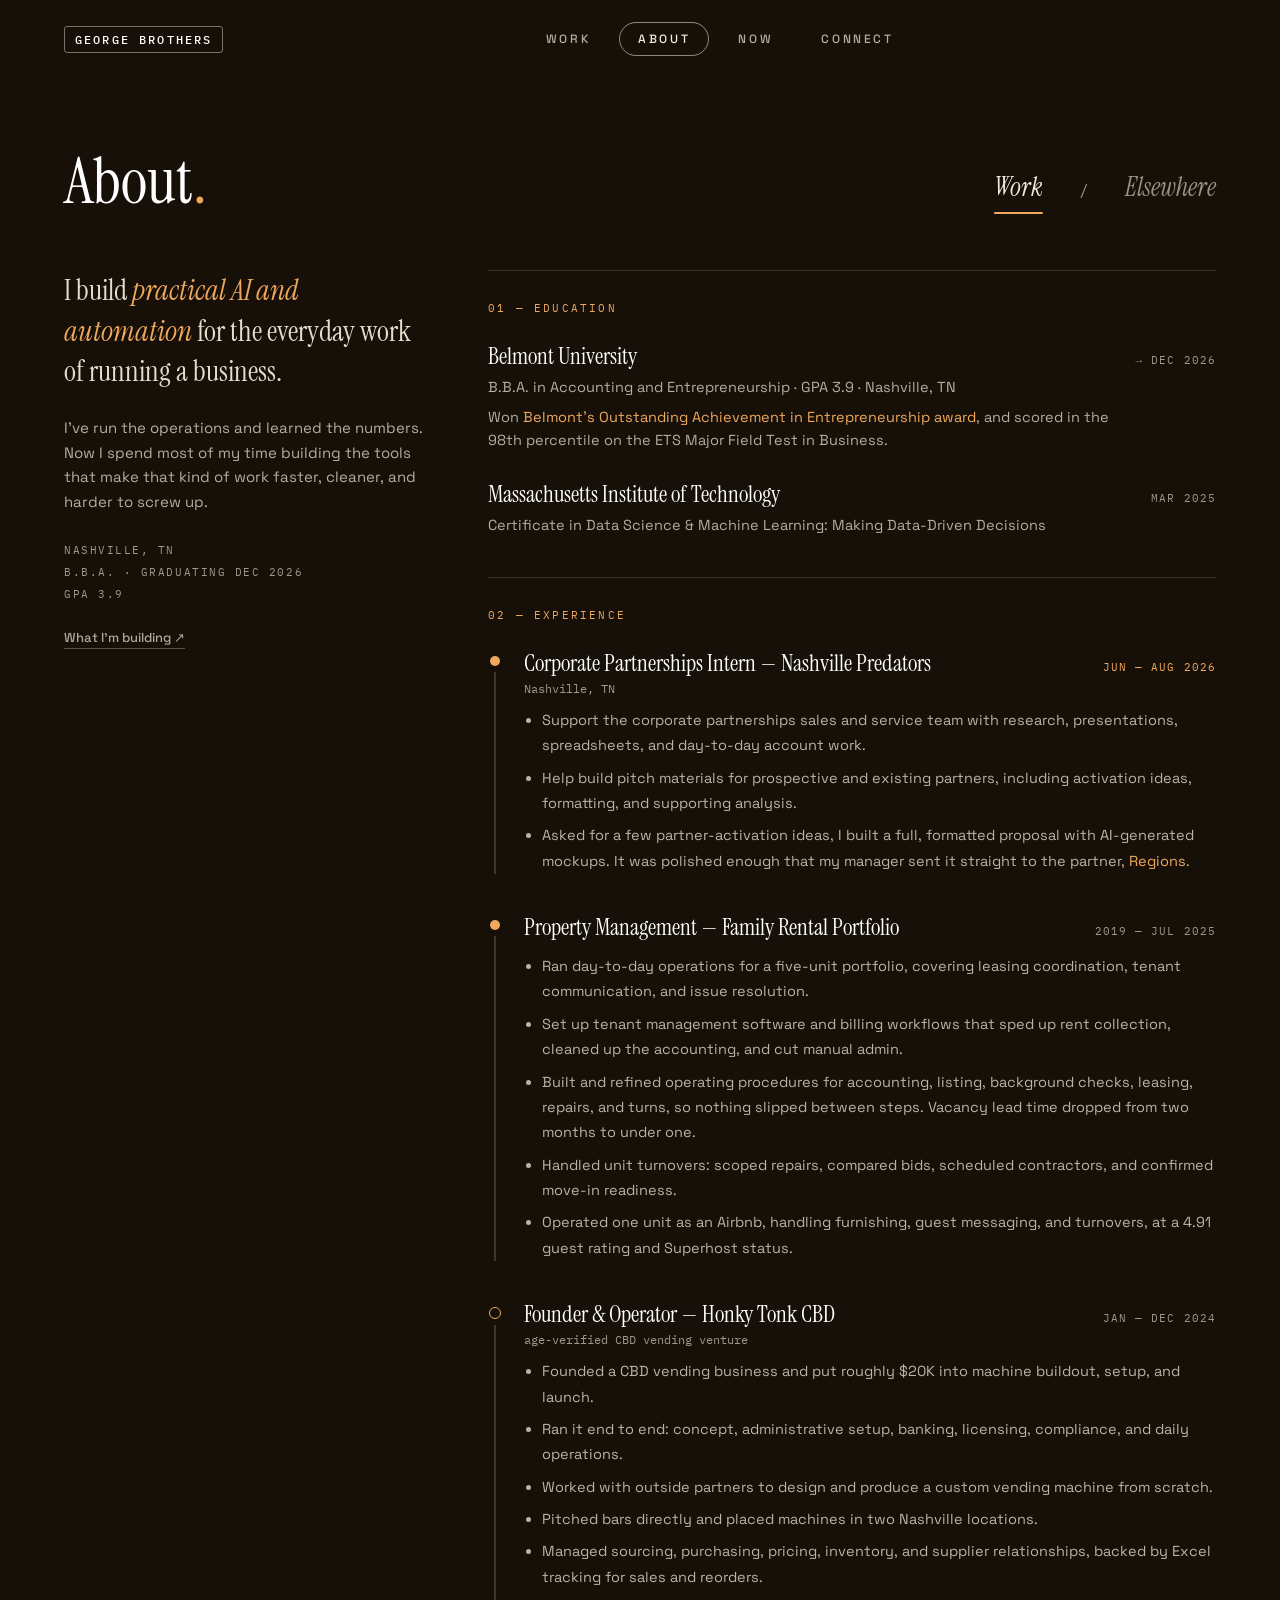
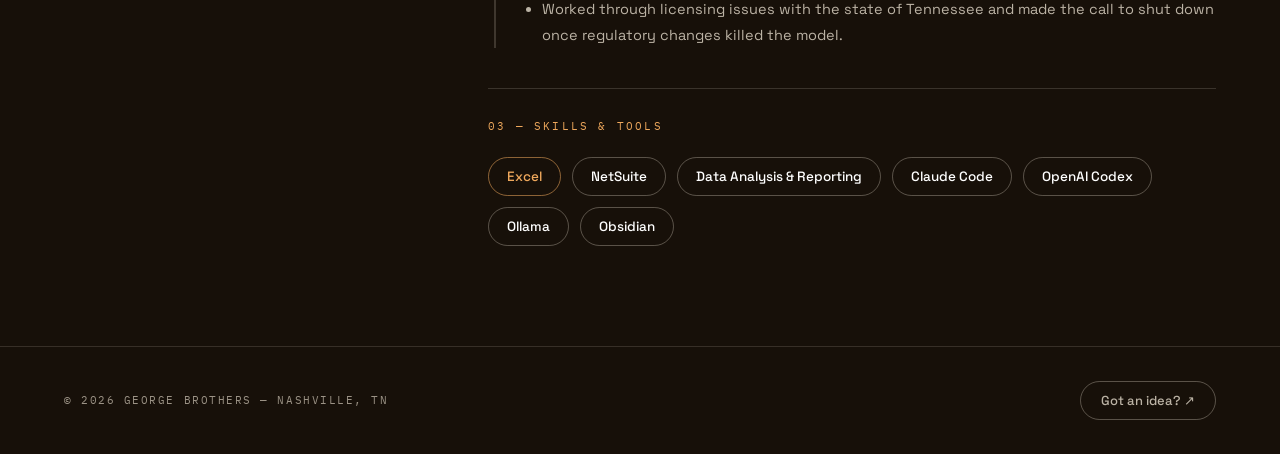
==== about.html @ db03b31f "Initial public mirror of georgeellisbrothers.com" ====
<!DOCTYPE html>
<html lang="en">
<head>
<meta charset="utf-8">
<meta name="viewport" content="width=device-width, initial-scale=1">
<title>About — George Brothers</title>
<meta name="description" content="Accounting and entrepreneurship student who'd rather build the system than do the same work twice. Plus chess, Mandarin, the GMAT, and time in the mountains.">
<link rel="canonical" href="https://georgeellisbrothers.com/about">
<meta property="og:title" content="About — George Brothers">
<meta property="og:description" content="Accounting and entrepreneurship student who'd rather build the system than do the same work twice. Plus chess, Mandarin, the GMAT, and time in the mountains.">
<meta property="og:type" content="website">
<meta property="og:url" content="https://georgeellisbrothers.com/about">
<meta property="og:image" content="https://georgeellisbrothers.com/assets/og-card.v1.png">
<meta name="twitter:card" content="summary_large_image">
<meta name="twitter:title" content="About — George Brothers">
<meta name="twitter:description" content="Accounting and entrepreneurship student who'd rather build the system than do the same work twice. Plus chess, Mandarin, the GMAT, and time in the mountains.">
<meta name="twitter:image" content="https://georgeellisbrothers.com/assets/og-card.v1.png">
<link rel="icon" href="data:image/svg+xml,%3Csvg xmlns='http://www.w3.org/2000/svg' viewBox='0 0 32 32'%3E%3Crect width='32' height='32' rx='6' fill='%23171009'/%3E%3Ctext x='16' y='23' font-size='17' text-anchor='middle' fill='%23efa85c'%3E%E2%97%86%3C/text%3E%3C/svg%3E">
<link rel="preload" as="font" type="font/woff2" href="/assets/fonts/instrument-serif-400.v1.woff2" crossorigin>
<link rel="preload" as="font" type="font/woff2" href="/assets/fonts/space-grotesk-var.v1.woff2" crossorigin>
<link rel="preload" as="font" type="font/woff2" href="/assets/fonts/ibm-plex-mono-400.v1.woff2" crossorigin>
<link rel="stylesheet" href="/css/site.css">
<style>
@keyframes hskpulse{0%,100%{box-shadow:0 0 0 0 rgba(180,143,217,.5)}50%{box-shadow:0 0 0 7px rgba(180,143,217,0)}}
@keyframes bob{0%,100%{transform:translateY(0)}50%{transform:translateY(-3px)}}

/* ===== layout ===== */
.r-root>main>div{max-width:1200px;margin-left:auto;margin-right:auto}
@media (max-width:900px){
  .r-passes,.r-photos{justify-content:center}
}
@media (max-width:560px){
  .r-passes{gap:12px}
  .r-passes>*{width:calc(50% - 6px) !important;margin-right:0 !important}
  .r-photos{gap:28px}
  .r-photos>div{margin-top:0 !important}
  .r-photos>div>.proof-img{width:min(76vw,300px) !important;height:auto !important;aspect-ratio:250/210}
}
@media (max-width:900px){
  .r-root>main>div{padding-left:clamp(18px,4.5vw,64px) !important;padding-right:clamp(18px,4.5vw,64px) !important}
  .r-work{grid-template-columns:minmax(0,1fr) !important;gap:32px !important}
  .r-work .r-rail{position:static !important}
}
@media (max-width:768px){
  .r-chess,.r-cn,.r-gmat{grid-template-columns:minmax(0,1fr) !important}
}
@media (max-width:430px){
  .r-board{transform:scale(.82);transform-origin:top left}
}

/* ===== Work / Elsewhere toggle ===== */
.view-toggle-btn{position:relative;color:rgba(243,234,217,.6)}
.view-toggle-btn.active{color:#f3ead9}
.view-bar{position:absolute;left:0;right:0;bottom:0;height:2.5px;border-radius:2px;transform:scaleX(0);transform-origin:right center;transition:transform .45s cubic-bezier(.6,0,.2,1)}
.view-bar.on{transform:scaleX(1);transform-origin:left center}

/* ===== hover classes (converted from the source runtime's hover payloads, kept verbatim) ===== */
.hv-worklink:hover,.hv-worklink:focus-visible{color:#efa85c !important;border-color:#efa85c !important}
.hv-chesspill:hover,.hv-chesspill:focus-visible{background:#b48fd9 !important;color:#171009 !important}
.hv-backtal:hover,.hv-backtal:focus-visible{background:#efa85c !important;color:#171009 !important}

/* ===== chess line pills ===== */
.chess-pill.active{color:#171009;background:#b48fd9}

/* ===== chess board pieces (positioned via JS, transform-based) ===== */
.chess-piece{position:absolute;top:0;left:0;display:flex;align-items:center;justify-content:center;font:400 24px serif;pointer-events:none;transition:transform .5s cubic-bezier(.5,0,.3,1),opacity .4s ease .15s,transform .1s;will-change:transform}

/* ===== gmat skill chips (materialized from chipStyle/popStyle) ===== */
.gmat-chip{position:relative;font:500 12px 'Space Grotesk',sans-serif;border:1px solid rgba(180,143,217,.5);color:#b48fd9;background:transparent;border-radius:999px;padding:8px 14px;cursor:default;transition:background .3s,color .3s,border-color .3s}
.gmat-chip:hover,.gmat-chip:focus-visible{border-color:#b48fd9;color:#171009;background:#b48fd9}
.gmat-pop{position:absolute;bottom:calc(100% + 10px);left:50%;transform:translateX(-50%) translateY(7px) scale(.92);opacity:0;pointer-events:none;background:#241a30;border:1px solid rgba(180,143,217,.5);border-radius:10px;padding:9px 13px;white-space:nowrap;box-shadow:0 12px 30px rgba(0,0,0,.5);transform-origin:bottom center;transition:opacity .28s ease,transform .28s cubic-bezier(.34,1.4,.6,1)}
.gmat-chip:hover .gmat-pop,.gmat-chip:focus-visible .gmat-pop{transform:translateX(-50%) translateY(0) scale(1);opacity:1}

/* ===== resort pass stubs (hover lift from hoveredPass state) ===== */
.pass-stub{transition:transform .35s cubic-bezier(.34,1.4,.5,1),box-shadow .35s ease}
.pass-stub:hover{transform:rotate(0deg) translateY(-14px) !important;box-shadow:0 22px 44px rgba(0,0,0,.55) !important;z-index:20}

/* ===== Last Chair trigger (quiet easter-egg affordance) ===== */
.lc-trigger{display:inline-flex;align-items:center;gap:16px;margin-top:2px;padding:15px 22px;background:linear-gradient(180deg,rgba(180,143,217,.08),rgba(180,143,217,.03));border:1px solid rgba(180,143,217,.32);border-radius:14px;cursor:pointer;text-align:left;transition:border-color .35s ease,background .35s ease,transform .35s cubic-bezier(.34,1.4,.5,1)}
.lc-trigger:hover,.lc-trigger:focus-visible{border-color:rgba(180,143,217,.7);background:linear-gradient(180deg,rgba(180,143,217,.15),rgba(180,143,217,.05));transform:translateY(-2px)}
.lc-trigger:focus-visible{outline:2px solid #b48fd9;outline-offset:4px}
.lc-mark{font:400 15px 'IBM Plex Mono',monospace;color:#b48fd9;line-height:1}
.lc-text{display:flex;flex-direction:column;gap:3px}
.lc-label{font:400 12px 'IBM Plex Mono',monospace;letter-spacing:.22em;color:#e0d5ee}
.lc-sub{font:300 13px 'Space Grotesk',sans-serif;color:rgba(243,234,217,.6)}
.lc-arrow{font:400 16px 'Space Grotesk',sans-serif;color:#b48fd9;transition:transform .35s ease}
.lc-trigger:hover .lc-arrow,.lc-trigger:focus-visible .lc-arrow{transform:translate(2px,-2px)}

/* ===== Last Chair dialog (framed centered panel) ===== */
dialog#ski-dialog{position:fixed;inset:0;margin:0;width:100%;height:100%;max-width:none;max-height:none;border:none;padding:24px;box-sizing:border-box;background:transparent;display:none;align-items:center;justify-content:center}
dialog#ski-dialog[open]{display:flex}
dialog#ski-dialog::backdrop{background:rgba(10,7,18,.68)}
.lc-card{position:relative;width:min(940px,94vw);box-sizing:border-box;background:#181022;border:1px solid rgba(180,143,217,.34);border-radius:22px;overflow:hidden;box-shadow:0 0 0 rgba(0,0,0,0);opacity:0;transform:translateY(16px) scale(.985);transition:transform .5s cubic-bezier(.3,1.2,.5,1),opacity .34s ease,box-shadow .5s ease}
.lc-card.on{opacity:1;transform:none;box-shadow:0 40px 110px rgba(0,0,0,.66)}
.lc-close{position:absolute;top:11px;right:15px;z-index:6;background:transparent;border:none;font:400 24px 'Space Grotesk',sans-serif;line-height:1;color:rgba(243,234,217,.55);cursor:pointer;transition:color .3s;padding:6px}
.lc-close:hover,.lc-close:focus-visible{color:#f3ead9;outline:none}
.lc-close:focus-visible{outline:2px solid #b48fd9;outline-offset:2px;border-radius:6px}
.lc-head{display:flex;align-items:baseline;gap:14px;padding:20px 56px 15px 24px;flex-wrap:wrap}
.lc-head-label{font:400 12px 'IBM Plex Mono',monospace;letter-spacing:.22em;color:#b48fd9}
.lc-head-sub{font:300 13px 'Space Grotesk',sans-serif;color:rgba(243,234,217,.58)}
.lc-stage{position:relative;width:100%;aspect-ratio:1000/620;max-height:76vh;background:#181022;border-top:1px solid rgba(180,143,217,.14)}
.lc-stage svg{position:absolute;inset:0;display:block}
@media (max-width:560px){
  .lc-trigger{width:100%}
  .lc-head-sub{display:none}
}
</style>
<script src="/js/site.js" defer></script>
<script src="/js/about.js" defer></script>
</head>
<body class="r-root" style="min-height:100vh">
<a class="skip-link" href="#main">Skip to content</a>

<!-- ============ NAV ============ -->
<nav class="gb-nav" aria-label="Primary">
  <a href="/" class="gb-wordmark">GEORGE&nbsp;BROTHERS</a>
  <div class="nav-links">
    <a href="/work" class="hv-nav">WORK</a>
    <a href="/about" aria-current="page">ABOUT</a>
    <a href="/now" class="hv-nav">NOW</a>
    <a href="/connect" class="hv-nav">CONNECT</a>
  </div>
  <div class="gb-nav-right">
    <button type="button" class="nav-burger" aria-expanded="false" aria-controls="mobile-menu" aria-label="Menu">
      <span></span><span></span><span></span>
    </button>
  </div>
</nav>

<div id="mobile-menu" hidden>
  <button type="button" class="mobile-menu-close" aria-label="Close menu">&times;</button>
  <a href="/">Home</a>
  <a href="/work">Work</a>
  <a href="/about" aria-current="page">About</a>
  <a href="/now">Now</a>
  <a href="/connect">Connect</a>
</div>

<main id="main">

  <!-- ============ HEADER + SWITCH ============ -->
  <div style="padding:72px 64px 0;display:flex;align-items:flex-end;justify-content:space-between;flex-wrap:wrap;gap:28px">
    <h1 style="margin:0;font:400 clamp(34px,7vw,64px)/1 'Instrument Serif',serif">About<span id="about-accent" style="color:#efa85c">.</span></h1>
    <div role="tablist" aria-label="About sections" style="display:flex;gap:36px;align-items:baseline">
      <button type="button" id="btn-work" class="view-toggle-btn active" role="tab" aria-selected="true" aria-controls="view-work" style="padding:10px 0;font:400 italic clamp(20px,2.6vw,26px) 'Instrument Serif',serif;transition:color .4s">Work
        <span class="view-bar on" id="bar-work" style="background:#efa85c"></span>
      </button>
      <span aria-hidden="true" style="font:400 16px 'IBM Plex Mono',monospace;color:rgba(243,234,217,.62)">/</span>
      <button type="button" id="btn-else" class="view-toggle-btn" role="tab" aria-selected="false" aria-controls="view-else" style="padding:10px 0;font:400 italic clamp(20px,2.6vw,26px) 'Instrument Serif',serif;transition:color .4s">Elsewhere
        <span class="view-bar" id="bar-else" style="background:#b48fd9"></span>
      </button>
    </div>
  </div>

  <!-- ==================== WORK VIEW ==================== -->
  <div id="view-work" class="r-work" role="tabpanel" aria-labelledby="btn-work" tabindex="0" style="padding:56px 64px 90px;display:grid;grid-template-columns:360px 1fr;gap:64px;align-items:start;animation:fadeup .5s ease">

    <!-- sticky intro -->
    <div class="r-rail" style="position:sticky;top:36px;display:flex;flex-direction:column;gap:24px">
      <p style="margin:0;font:400 29px/1.4 'Instrument Serif',serif;color:rgba(243,234,217,.94)">I build <span style="font-style:italic;color:#efa85c">practical AI and automation</span> for the everyday work of running a business.</p>
      <p style="margin:0;font:400 15px/1.65 'Space Grotesk',sans-serif;color:rgba(243,234,217,.72)">I’ve run the operations and learned the numbers. Now I spend most of my time building the tools that make that kind of work faster, cleaner, and harder to screw up.</p>
      <div style="font:400 11px/2 'IBM Plex Mono',monospace;letter-spacing:.14em;color:rgba(243,234,217,.62)">
        NASHVILLE, TN<br>B.B.A. · GRADUATING DEC 2026<br>GPA 3.9
      </div>
      <div style="display:flex;flex-direction:column;gap:14px">
        <div style="display:flex;align-items:center;gap:14px;flex-wrap:wrap">
          
          <a href="/work" class="hv-worklink" style="font:500 13px 'Space Grotesk',sans-serif;color:rgba(243,234,217,.7);border-bottom:1px solid rgba(243,234,217,.3);padding-bottom:2px;transition:color .3s,border-color .3s">What I’m building ↗</a>
        </div>
      </div>
    </div>

    <!-- scrolling right column -->
    <div style="display:flex;flex-direction:column;gap:0">

      <!-- education -->
      <div style="border-top:1px solid rgba(243,234,217,.16);padding:30px 0 40px">
        <h2 style="margin:0 0 26px;font:400 11px 'IBM Plex Mono',monospace;letter-spacing:.2em;color:#efa85c">01 — EDUCATION</h2>
        <div style="display:flex;flex-direction:column;gap:26px">
          <div style="display:grid;grid-template-columns:1fr auto;gap:18px;align-items:baseline">
            <div>
              <h3 style="margin:0;font:400 23px 'Instrument Serif',serif">Belmont University</h3>
              <div style="font:400 14.5px/1.6 'Space Grotesk',sans-serif;color:rgba(243,234,217,.72);margin-top:5px">B.B.A. in Accounting and Entrepreneurship · GPA 3.9 · Nashville, TN</div>
              <div style="font:400 14.5px/1.6 'Space Grotesk',sans-serif;color:rgba(243,234,217,.72);margin-top:7px">Won <span style="color:#efa85c">Belmont’s Outstanding Achievement in Entrepreneurship award</span>, and scored in the 98th percentile on the ETS Major Field Test in Business.</div>
            </div>
            <span style="font:400 11px 'IBM Plex Mono',monospace;letter-spacing:.1em;color:rgba(243,234,217,.62)">→ DEC 2026</span>
          </div>
          <div style="display:grid;grid-template-columns:1fr auto;gap:18px;align-items:baseline">
            <div>
              <h3 style="margin:0;font:400 23px 'Instrument Serif',serif">Massachusetts Institute of Technology</h3>
              <div style="font:400 14.5px/1.6 'Space Grotesk',sans-serif;color:rgba(243,234,217,.72);margin-top:5px">Certificate in Data Science &amp; Machine Learning: Making Data-Driven Decisions</div>
            </div>
            <span style="font:400 11px 'IBM Plex Mono',monospace;letter-spacing:.1em;color:rgba(243,234,217,.62)">MAR 2025</span>
          </div>
        </div>
      </div>

      <!-- experience -->
      <div style="border-top:1px solid rgba(243,234,217,.16);padding:30px 0 40px">
        <h2 style="margin:0 0 26px;font:400 11px 'IBM Plex Mono',monospace;letter-spacing:.2em;color:#efa85c">02 — EXPERIENCE</h2>
        <div style="display:flex;flex-direction:column;gap:38px">
          <div style="display:grid;grid-template-columns:14px 1fr;gap:22px">
            <div style="display:flex;flex-direction:column;align-items:center"><span style="width:10px;height:10px;border-radius:50%;background:#efa85c;margin-top:8px;animation:hskpulse 2.2s ease-out infinite"></span><span style="width:1.5px;flex:1;background:rgba(243,234,217,.18);margin-top:6px"></span></div>
            <div>
              <div style="display:flex;justify-content:space-between;align-items:baseline;gap:16px;flex-wrap:wrap">
                <h3 style="margin:0;font:400 23px 'Instrument Serif',serif">Corporate Partnerships Intern — Nashville Predators</h3>
                <span style="font:400 11px 'IBM Plex Mono',monospace;letter-spacing:.1em;color:#efa85c">JUN — AUG 2026</span>
              </div>
              <div style="font:400 12px 'IBM Plex Mono',monospace;color:rgba(243,234,217,.62);margin-top:3px">Nashville, TN</div>
              <ul style="margin:12px 0 0;padding-left:18px;font:400 14.5px/1.75 'Space Grotesk',sans-serif;color:rgba(243,234,217,.75);display:flex;flex-direction:column;gap:7px">
                <li>Support the corporate partnerships sales and service team with research, presentations, spreadsheets, and day-to-day account work.</li>
                <li>Help build pitch materials for prospective and existing partners, including activation ideas, formatting, and supporting analysis.</li>
                <li>Asked for a few partner-activation ideas, I built a full, formatted proposal with AI-generated mockups. It was polished enough that my manager sent it straight to the partner, <span style="color:#efa85c">Regions</span>.</li>
              </ul>
            </div>
          </div>
          <div style="display:grid;grid-template-columns:14px 1fr;gap:22px">
            <div style="display:flex;flex-direction:column;align-items:center"><span style="width:10px;height:10px;border-radius:50%;background:#efa85c;margin-top:8px"></span><span style="width:1.5px;flex:1;background:rgba(243,234,217,.18);margin-top:6px"></span></div>
            <div>
              <div style="display:flex;justify-content:space-between;align-items:baseline;gap:16px;flex-wrap:wrap">
                <h3 style="margin:0;font:400 23px 'Instrument Serif',serif">Property Management — Family Rental Portfolio</h3>
                <span style="font:400 11px 'IBM Plex Mono',monospace;letter-spacing:.1em;color:rgba(243,234,217,.62)">2019 — JUL 2025</span>
              </div>
              <ul style="margin:12px 0 0;padding-left:18px;font:400 14.5px/1.75 'Space Grotesk',sans-serif;color:rgba(243,234,217,.75);display:flex;flex-direction:column;gap:7px">
                <li>Ran day-to-day operations for a five-unit portfolio, covering leasing coordination, tenant communication, and issue resolution.</li>
                <li>Set up tenant management software and billing workflows that sped up rent collection, cleaned up the accounting, and cut manual admin.</li>
                <li>Built and refined operating procedures for accounting, listing, background checks, leasing, repairs, and turns, so nothing slipped between steps. Vacancy lead time dropped from two months to under one.</li>
                <li>Handled unit turnovers: scoped repairs, compared bids, scheduled contractors, and confirmed move-in readiness.</li>
                <li>Operated one unit as an Airbnb, handling furnishing, guest messaging, and turnovers, at a 4.91 guest rating and Superhost status.</li>
              </ul>
            </div>
          </div>
          <div style="display:grid;grid-template-columns:14px 1fr;gap:22px">
            <div style="display:flex;flex-direction:column;align-items:center"><span style="width:10px;height:10px;border-radius:50%;border:1.5px solid #efa85c;margin-top:8px"></span><span style="width:1.5px;flex:1;background:rgba(243,234,217,.18);margin-top:6px"></span></div>
            <div>
              <div style="display:flex;justify-content:space-between;align-items:baseline;gap:16px;flex-wrap:wrap">
                <h3 style="margin:0;font:400 23px 'Instrument Serif',serif">Founder &amp; Operator — Honky Tonk CBD</h3>
                <span style="font:400 11px 'IBM Plex Mono',monospace;letter-spacing:.1em;color:rgba(243,234,217,.62)">JAN — DEC 2024</span>
              </div>
              <div style="font:400 12px 'IBM Plex Mono',monospace;color:rgba(243,234,217,.62);margin-top:3px">age-verified CBD vending venture</div>
              <ul style="margin:12px 0 0;padding-left:18px;font:400 14.5px/1.75 'Space Grotesk',sans-serif;color:rgba(243,234,217,.75);display:flex;flex-direction:column;gap:7px">
                <li>Founded a CBD vending business and put roughly $20K into machine buildout, setup, and launch.</li>
                <li>Ran it end to end: concept, administrative setup, banking, licensing, compliance, and daily operations.</li>
                <li>Worked with outside partners to design and produce a custom vending machine from scratch.</li>
                <li>Pitched bars directly and placed machines in two Nashville locations.</li>
                <li>Managed sourcing, purchasing, pricing, inventory, and supplier relationships, backed by Excel tracking for sales and reorders.</li>
                <li>Worked through licensing issues with the state of Tennessee and made the call to shut down once regulatory changes killed the model.</li>
              </ul>
            </div>
          </div>
        </div>
      </div>

      <!-- skills -->
      <div style="border-top:1px solid rgba(243,234,217,.16);padding:30px 0 10px">
        <h2 style="margin:0 0 24px;font:400 11px 'IBM Plex Mono',monospace;letter-spacing:.2em;color:#efa85c">03 — SKILLS &amp; TOOLS</h2>
        <div style="display:flex;flex-wrap:wrap;gap:11px">
          <span style="font:500 13.5px 'Space Grotesk',sans-serif;border:1px solid rgba(239,168,92,.55);color:#efa85c;border-radius:999px;padding:10px 18px">Excel</span>
          <span style="font:500 13.5px 'Space Grotesk',sans-serif;border:1px solid rgba(243,234,217,.3);border-radius:999px;padding:10px 18px">NetSuite</span>
          <span style="font:500 13.5px 'Space Grotesk',sans-serif;border:1px solid rgba(243,234,217,.3);border-radius:999px;padding:10px 18px">Data Analysis &amp; Reporting</span>
          <span style="font:500 13.5px 'Space Grotesk',sans-serif;border:1px solid rgba(243,234,217,.3);border-radius:999px;padding:10px 18px">Claude Code</span>
          <span style="font:500 13.5px 'Space Grotesk',sans-serif;border:1px solid rgba(243,234,217,.3);border-radius:999px;padding:10px 18px">OpenAI Codex</span>
          <span style="font:500 13.5px 'Space Grotesk',sans-serif;border:1px solid rgba(243,234,217,.3);border-radius:999px;padding:10px 18px">Ollama</span>
          <span style="font:500 13.5px 'Space Grotesk',sans-serif;border:1px solid rgba(243,234,217,.3);border-radius:999px;padding:10px 18px">Obsidian</span>
        </div>
      </div>

    </div>
  </div>

  <!-- ==================== ELSEWHERE VIEW ==================== -->
  <div id="view-else" role="tabpanel" aria-labelledby="btn-else" tabindex="0" hidden style="padding:56px 64px 90px;animation:fadeup .5s ease both">

    <p style="margin:0;max-width:760px;font:400 clamp(24px,3.6vw,34px)/1.4 'Instrument Serif',serif">The version of me that isn’t on my&nbsp;<span style="font-style: italic; background-image: linear-gradient(rgba(180, 143, 217, 0.9), rgba(180, 143, 217, 0.9)); background-repeat: no-repeat; background-size: 100% 3px; background-position: 0px 92%; padding: 0px 3px;">resume</span>.</p>

    <!-- chess -->
    <div class="r-chess" style="margin-top:64px;border-top:1px solid rgba(180,143,217,.3);padding-top:30px;display:grid;grid-template-columns:1fr 300px;gap:56px;align-items:start">
      <div>
        <h2 style="margin:0 0 22px;font:400 16px 'IBM Plex Mono',monospace;letter-spacing:.2em;color:#b48fd9">♞ CHESS</h2>
        <p style="margin:0;font:400 16px/1.75 'Space Grotesk',sans-serif;color:rgba(243,234,217,.82);max-width:520px">I got serious about chess this year while recovering from a spine injury, and it turned into a real study habit: puzzles, opening work, and a lot of rapid games, then bullet once I was hooked.<br><br>I like it for the same reason I like the work: reading the pattern a few moves before it arrives.<br></p>
        <div style="display:flex;flex-wrap:wrap;gap:10px;margin:20px 0 24px">
          <button type="button" data-line="italian" class="chess-pill hv-chesspill" style="font:500 13px 'Space Grotesk',sans-serif;border:1px solid rgba(180,143,217,.55);color:#b48fd9;background:transparent;border-radius:999px;padding:9px 16px;transition:background .3s,color .3s;display:inline-block">The Italian ▸</button>
          <button type="button" data-line="scotch" class="chess-pill hv-chesspill" style="font:500 13px 'Space Grotesk',sans-serif;border:1px solid rgba(180,143,217,.55);color:#b48fd9;background:transparent;border-radius:999px;padding:9px 16px;transition:background .3s,color .3s;display:inline-block">The Scotch ▸</button>
          <button type="button" data-line="caro" class="chess-pill hv-chesspill" style="font:500 13px 'Space Grotesk',sans-serif;border:1px solid rgba(180,143,217,.55);color:#b48fd9;background:transparent;border-radius:999px;padding:9px 16px;transition:background .3s,color .3s;display:inline-block">The Caro-Kann ▸</button>
        </div>
        <p style="margin:0;font:400 17px/1.6 'Instrument Serif',serif;font-style:italic;color:rgba(243,234,217,.85)">Favorite thing in the game: defending against Scholar’s Mate attempts &amp;&nbsp;<button type="button" data-line="scholar" title="play it out →" style="color:#efa85c;cursor:pointer;border-bottom:1px dashed rgba(239,168,92,.55);font:inherit">punishing</button>.</p>
      </div>
      <div style="display:flex;flex-direction:column;gap:10px;animation:bob 5s ease-in-out infinite">
        <div class="r-board" id="chess-board" aria-hidden="true" style="position:relative;width:264px;height:264px;border:1px solid rgba(180,143,217,.4);border-radius:10px;overflow:hidden;background-image:repeating-conic-gradient(#2a2033 0 25%,#1e1726 0 50%);background-size:66px 66px"></div>
        <div style="display:flex;justify-content:space-between;align-items:baseline;width:264px;gap:10px">
          <span id="chess-caption" style="font:400 11px 'IBM Plex Mono',monospace;letter-spacing:.14em;color:rgba(243,234,217,.62);white-space:nowrap">TAL v. HECHT — VARNA 1962</span>
          <span id="chess-move" style="font:500 12px 'IBM Plex Mono',monospace;color:#b48fd9;white-space:nowrap">…</span>
        </div>
        <button type="button" id="chess-back-tal" data-line="tal" class="hv-backtal" hidden style="width:264px;box-sizing:border-box;text-align:center;font:500 11px 'IBM Plex Mono',monospace;letter-spacing:.1em;color:#efa85c;border:1px solid rgba(239,168,92,.5);border-radius:999px;padding:8px 0;transition:background .3s,color .3s;display:block">↩ BACK TO TAL v. HECHT</button>
      </div>
    </div>

    <!-- chinese -->
    <div style="margin-top:56px;border-top:1px solid rgba(180,143,217,.3);padding-top:30px">
      <h2 style="margin:0 0 22px;font:400 16px 'IBM Plex Mono',monospace;letter-spacing:.2em;color:#b48fd9">学 CHINESE</h2>
      <div class="r-cn" style="display:grid;grid-template-columns:1fr 1fr;gap:56px;align-items:center">
        <p style="margin:0;font:400 16px/1.75 'Space Grotesk',sans-serif;color:rgba(243,234,217,.82)">I’m studying Chinese as a long-term bet, not a class requirement. Ahead of a semester there in spring 2027, I keep a steady system: a tutor in China three times a week, Pleco, textbooks, and an AI workflow that keeps me honest. The goal is to arrive already speaking.</p>
        <div>
          <div style="position:relative;height:6px;background:rgba(243,234,217,.14);border-radius:99px">
            <div style="position:absolute;left:0;top:0;bottom:0;width:22%;background:linear-gradient(90deg,#efa85c,#b48fd9);border-radius:99px"></div>
            <div style="position:absolute;left:22%;top:50%;width:14px;height:14px;margin:-7px 0 0 -7px;border-radius:50%;background:#b48fd9;animation:hskpulse 2.2s ease-out infinite"></div>
          </div>
          <div style="display:flex;justify-content:space-between;font:400 11px 'IBM Plex Mono',monospace;letter-spacing:.12em;color:rgba(243,234,217,.62);margin-top:12px">
            <span style="color:#b48fd9">HSK 1 — NOW</span><span>HSK 2</span><span>HSK 3 — MARCH 2027 ✈</span>
          </div>
        </div>
      </div>
    </div>

    <!-- gmat -->
    <div style="margin-top:56px;border-top:1px solid rgba(180,143,217,.3);padding-top:30px">
      <h2 style="margin:0 0 22px;font:400 16px 'IBM Plex Mono',monospace;letter-spacing:.2em;color:#b48fd9">Σ THE GMAT</h2>
      <div class="r-gmat" style="display:grid;grid-template-columns:1fr 1fr;gap:56px;align-items:center">
        <div>
          <p style="margin:0;font:400 16px/1.75 'Space Grotesk',sans-serif;color:rgba(243,234,217,.82)">The newest project on the pile. I recently started studying for the GMAT and built it into the weekly routine: <span style="color:#efa85c">~90 minutes a day</span> whenever I can make it happen. I run everything through Target Test Prep (not an ad, just what’s working so far). No test date locked in yet. The plan is to put up a <span style="color:#b48fd9;font-weight:500">97th-percentile</span> score and keep compounding on another serious long-term bet.</p>
          <div style="display:flex;flex-wrap:wrap;gap:9px;margin-top:20px">
            <span class="gmat-chip" tabindex="0">Quant
              <span class="gmat-pop">
                <span style="display:block;font:400 9px 'IBM Plex Mono',monospace;letter-spacing:.16em;color:#b48fd9;margin-bottom:3px">Quant SCORE</span>
                <span style="font:400 italic 15px 'Instrument Serif',serif;color:#f3ead9">No score yet</span>
              </span>
            </span>
            <span class="gmat-chip" tabindex="0">Verbal
              <span class="gmat-pop">
                <span style="display:block;font:400 9px 'IBM Plex Mono',monospace;letter-spacing:.16em;color:#b48fd9;margin-bottom:3px">Verbal SCORE</span>
                <span style="font:400 italic 15px 'Instrument Serif',serif;color:#f3ead9">No score yet</span>
              </span>
            </span>
            <span class="gmat-chip" tabindex="0">Data Insights
              <span class="gmat-pop">
                <span style="display:block;font:400 9px 'IBM Plex Mono',monospace;letter-spacing:.16em;color:#b48fd9;margin-bottom:3px">Data Insights SCORE</span>
                <span style="font:400 italic 15px 'Instrument Serif',serif;color:#f3ead9">No score yet</span>
              </span>
            </span>
          </div>
        </div>
        <div style="display:flex;flex-direction:column;align-items:center;gap:14px">
          <svg viewBox="0 0 210 128" width="230" height="140" style="overflow:visible">
            <defs>
              <linearGradient id="gmatArc" x1="0" y1="0" x2="1" y2="0">
                <stop offset="0" stop-color="#efa85c"></stop>
                <stop offset="1" stop-color="#b48fd9"></stop>
              </linearGradient>
            </defs>
            <path d="M22,112 A83,83 0 0 1 188,112" fill="none" stroke="rgba(243,234,217,.14)" stroke-width="9" stroke-linecap="round"></path>
            <path d="M22,112 A83,83 0 0 1 188,112" fill="none" stroke="url(#gmatArc)" stroke-width="9" stroke-linecap="round" stroke-dasharray="252 40"></path>
            <circle cx="187" cy="103" r="6" fill="#b48fd9" stroke="#171009" stroke-width="2"></circle>
            <text x="105" y="86" text-anchor="middle" font-family="'Instrument Serif',serif" font-size="40" fill="#f3ead9">97<tspan font-size="20" dy="-14">th</tspan></text>
            <text x="105" y="106" text-anchor="middle" font-family="'IBM Plex Mono',monospace" font-size="10" letter-spacing="2.5" fill="rgba(243,234,217,.55)">PERCENTILE</text>
          </svg>
          <div style="font:400 11px 'IBM Plex Mono',monospace;letter-spacing:.14em;color:rgba(243,234,217,.62);text-align:center">TARGET ≈ 705 · GMAT FOCUS EDITION<br><span style="color:#efa85c">TARGET TEST PREP</span> · ~90 MIN/DAY</div>
        </div>
      </div>
    </div>

    <!-- outdoors / animated mountain -->
    <div style="margin-top:56px;border-top:1px solid rgba(180,143,217,.3);padding-top:30px">
      <h2 style="margin:0 0 22px;font:400 16px 'IBM Plex Mono',monospace;letter-spacing:.2em;color:#b48fd9">◆ THE MOUNTAINS</h2>
      <p style="margin:0 0 26px;max-width:600px;font:400 16px/1.75 'Space Grotesk',sans-serif;color:rgba(243,234,217,.82)">Hiking, camping, and especially skiing. I picked it up a few years ago; a childhood in hockey did most of the onboarding. Honestly a solid intermediate pushing advanced, and every trip ends the same way, scrolling ski-town Zillow on the drive home. The rest of the time I’m just outside: trail running, backpacking, kayaking. I grew up in Boy Scouts, and being out in the woods is still a big part of my life.</p>

      <!-- LAST CHAIR — quiet trigger; opens the top-down resort scene in a modal -->
      <button type="button" id="lastchair-open" class="lc-trigger">
        <span class="lc-mark" aria-hidden="true">◆</span>
        <span class="lc-text">
          <span class="lc-label">LAST CHAIR</span>
          <span class="lc-sub">The dream mountain, open for a run.</span>
        </span>
        <span class="lc-arrow" aria-hidden="true">↗</span>
      </button>
      <!-- resort pass stubs -->
      <div style="margin-top:34px">
        <div style="display:flex;align-items:baseline;gap:14px;margin-bottom:18px;flex-wrap:wrap">
          <div style="font:400 11px 'IBM Plex Mono',monospace;letter-spacing:.2em;color:rgba(243,234,217,.62)">THE PASS DRAWER</div>
          <div style="font:400 11px 'IBM Plex Mono',monospace;letter-spacing:.08em;color:rgba(243,234,217,.6)">● great day&nbsp;&nbsp;■ could live here&nbsp;&nbsp;◆ never want to leave</div>
        </div>
        <div class="r-passes" style="display:flex;flex-wrap:wrap;gap:6px;padding-top:10px">

          <div class="pass-stub" style="position:relative;width:158px;min-height:218px;margin-right:-14px;display:flex;flex-direction:column;background:#f5efe4;border-radius:8px;overflow:hidden;transform:rotate(-4deg);box-shadow:0 8px 20px rgba(0,0,0,.32)">
            <div style="height:34px;background:#efa85c;display:flex;align-items:center;justify-content:space-between;padding:0 12px">
              <span style="font:600 9px 'IBM Plex Mono',monospace;letter-spacing:.14em;color:#241a2e">DAY PASS</span>
              <span style="font:600 9px 'IBM Plex Mono',monospace;letter-spacing:.1em;color:#241a2e">#1</span>
            </div>
            <div style="position:absolute;top:20px;left:50%;margin-left:-8px;width:16px;height:16px;border-radius:50%;background:#171009;border:1px solid rgba(0,0,0,.25)"></div>
            <div style="padding:26px 14px 0;flex:1;display:flex;flex-direction:column">
              <div style="font:400 22px/1.05 'Instrument Serif',serif;color:#241a2e">Alta</div>
              <div style="font:400 9.5px 'IBM Plex Mono',monospace;letter-spacing:.1em;color:#6b5f57;margin-top:4px">UTAH · ◆</div>
              <div style="font:400 italic 13px/1.4 'Instrument Serif',serif;color:#5a4f5f;margin-top:12px">The one. Deep, steep, skiers only.</div>
              <div style="flex:1"></div>
              <div style="border-top:1.5px dashed rgba(36,26,46,.25);margin-top:14px;padding-top:8px;display:flex;align-items:center;justify-content:space-between">
                <span style="font:600 8px 'IBM Plex Mono',monospace;letter-spacing:.16em;color:#6b5f57">ADMIT ONE</span>
                <span style="display:flex;gap:1.5px"><span style="width:2px;height:11px;background:#241a2e;display:inline-block"></span><span style="width:1px;height:11px;background:#241a2e;display:inline-block"></span><span style="width:1px;height:11px;background:#241a2e;display:inline-block"></span><span style="width:2px;height:11px;background:#241a2e;display:inline-block"></span><span style="width:1px;height:11px;background:#241a2e;display:inline-block"></span><span style="width:1px;height:11px;background:#241a2e;display:inline-block"></span><span style="width:2px;height:11px;background:#241a2e;display:inline-block"></span><span style="width:1px;height:11px;background:#241a2e;display:inline-block"></span><span style="width:1px;height:11px;background:#241a2e;display:inline-block"></span><span style="width:2px;height:11px;background:#241a2e;display:inline-block"></span><span style="width:1px;height:11px;background:#241a2e;display:inline-block"></span></span>
              </div>
            </div>
          </div>

          <div class="pass-stub" style="position:relative;width:158px;min-height:218px;margin-right:-14px;display:flex;flex-direction:column;background:#f5efe4;border-radius:8px;overflow:hidden;transform:rotate(3deg);box-shadow:0 8px 20px rgba(0,0,0,.32)">
            <div style="height:34px;background:#efa85c;display:flex;align-items:center;justify-content:space-between;padding:0 12px">
              <span style="font:600 9px 'IBM Plex Mono',monospace;letter-spacing:.14em;color:#241a2e">DAY PASS</span>
              <span style="font:600 9px 'IBM Plex Mono',monospace;letter-spacing:.1em;color:#241a2e">◆</span>
            </div>
            <div style="position:absolute;top:20px;left:50%;margin-left:-8px;width:16px;height:16px;border-radius:50%;background:#171009;border:1px solid rgba(0,0,0,.25)"></div>
            <div style="padding:26px 14px 0;flex:1;display:flex;flex-direction:column">
              <div style="font:400 22px/1.05 'Instrument Serif',serif;color:#241a2e">Jackson Hole</div>
              <div style="font:400 9.5px 'IBM Plex Mono',monospace;letter-spacing:.1em;color:#6b5f57;margin-top:4px">WYOMING · ◆</div>
              <div style="font:400 italic 13px/1.4 'Instrument Serif',serif;color:#5a4f5f;margin-top:12px">Big, mean, unforgettable.</div>
              <div style="flex:1"></div>
              <div style="border-top:1.5px dashed rgba(36,26,46,.25);margin-top:14px;padding-top:8px;display:flex;align-items:center;justify-content:space-between">
                <span style="font:600 8px 'IBM Plex Mono',monospace;letter-spacing:.16em;color:#6b5f57">ADMIT ONE</span>
                <span style="display:flex;gap:1.5px"><span style="width:2px;height:11px;background:#241a2e;display:inline-block"></span><span style="width:1px;height:11px;background:#241a2e;display:inline-block"></span><span style="width:1px;height:11px;background:#241a2e;display:inline-block"></span><span style="width:2px;height:11px;background:#241a2e;display:inline-block"></span><span style="width:1px;height:11px;background:#241a2e;display:inline-block"></span><span style="width:1px;height:11px;background:#241a2e;display:inline-block"></span><span style="width:2px;height:11px;background:#241a2e;display:inline-block"></span><span style="width:1px;height:11px;background:#241a2e;display:inline-block"></span><span style="width:1px;height:11px;background:#241a2e;display:inline-block"></span><span style="width:2px;height:11px;background:#241a2e;display:inline-block"></span><span style="width:1px;height:11px;background:#241a2e;display:inline-block"></span></span>
              </div>
            </div>
          </div>

          <div class="pass-stub" style="position:relative;width:158px;min-height:218px;margin-right:-14px;display:flex;flex-direction:column;background:#f5efe4;border-radius:8px;overflow:hidden;transform:rotate(-2.5deg);box-shadow:0 8px 20px rgba(0,0,0,.32)">
            <div style="height:34px;background:#b48fd9;display:flex;align-items:center;justify-content:space-between;padding:0 12px">
              <span style="font:600 9px 'IBM Plex Mono',monospace;letter-spacing:.14em;color:#241a2e">DAY PASS</span>
              <span style="font:600 9px 'IBM Plex Mono',monospace;letter-spacing:.1em;color:#241a2e">■</span>
            </div>
            <div style="position:absolute;top:20px;left:50%;margin-left:-8px;width:16px;height:16px;border-radius:50%;background:#171009;border:1px solid rgba(0,0,0,.25)"></div>
            <div style="padding:26px 14px 0;flex:1;display:flex;flex-direction:column">
              <div style="font:400 22px/1.05 'Instrument Serif',serif;color:#241a2e">Big Sky</div>
              <div style="font:400 9.5px 'IBM Plex Mono',monospace;letter-spacing:.1em;color:#6b5f57;margin-top:4px">MONTANA · ■</div>
              <div style="font:400 italic 13px/1.4 'Instrument Serif',serif;color:#5a4f5f;margin-top:12px">Endless terrain, room to grow into.</div>
              <div style="flex:1"></div>
              <div style="border-top:1.5px dashed rgba(36,26,46,.25);margin-top:14px;padding-top:8px;display:flex;align-items:center;justify-content:space-between">
                <span style="font:600 8px 'IBM Plex Mono',monospace;letter-spacing:.16em;color:#6b5f57">ADMIT ONE</span>
                <span style="display:flex;gap:1.5px"><span style="width:2px;height:11px;background:#241a2e;display:inline-block"></span><span style="width:1px;height:11px;background:#241a2e;display:inline-block"></span><span style="width:1px;height:11px;background:#241a2e;display:inline-block"></span><span style="width:2px;height:11px;background:#241a2e;display:inline-block"></span><span style="width:1px;height:11px;background:#241a2e;display:inline-block"></span><span style="width:1px;height:11px;background:#241a2e;display:inline-block"></span><span style="width:2px;height:11px;background:#241a2e;display:inline-block"></span><span style="width:1px;height:11px;background:#241a2e;display:inline-block"></span><span style="width:1px;height:11px;background:#241a2e;display:inline-block"></span><span style="width:2px;height:11px;background:#241a2e;display:inline-block"></span><span style="width:1px;height:11px;background:#241a2e;display:inline-block"></span></span>
              </div>
            </div>
          </div>

          <div class="pass-stub" style="position:relative;width:158px;min-height:218px;margin-right:-14px;display:flex;flex-direction:column;background:#f5efe4;border-radius:8px;overflow:hidden;transform:rotate(4deg);box-shadow:0 8px 20px rgba(0,0,0,.32)">
            <div style="height:34px;background:#7fb0d9;display:flex;align-items:center;justify-content:space-between;padding:0 12px">
              <span style="font:600 9px 'IBM Plex Mono',monospace;letter-spacing:.14em;color:#241a2e">DAY PASS</span>
              <span style="font:600 9px 'IBM Plex Mono',monospace;letter-spacing:.1em;color:#241a2e">●</span>
            </div>
            <div style="position:absolute;top:20px;left:50%;margin-left:-8px;width:16px;height:16px;border-radius:50%;background:#171009;border:1px solid rgba(0,0,0,.25)"></div>
            <div style="padding:26px 14px 0;flex:1;display:flex;flex-direction:column">
              <div style="font:400 22px/1.05 'Instrument Serif',serif;color:#241a2e">Snowbird</div>
              <div style="font:400 9.5px 'IBM Plex Mono',monospace;letter-spacing:.1em;color:#6b5f57;margin-top:4px">UTAH · ●</div>
              <div style="font:400 italic 13px/1.4 'Instrument Serif',serif;color:#5a4f5f;margin-top:12px">Serious and steep. Alta’s next-door twin.</div>
              <div style="flex:1"></div>
              <div style="border-top:1.5px dashed rgba(36,26,46,.25);margin-top:14px;padding-top:8px;display:flex;align-items:center;justify-content:space-between">
                <span style="font:600 8px 'IBM Plex Mono',monospace;letter-spacing:.16em;color:#6b5f57">ADMIT ONE</span>
                <span style="display:flex;gap:1.5px"><span style="width:2px;height:11px;background:#241a2e;display:inline-block"></span><span style="width:1px;height:11px;background:#241a2e;display:inline-block"></span><span style="width:1px;height:11px;background:#241a2e;display:inline-block"></span><span style="width:2px;height:11px;background:#241a2e;display:inline-block"></span><span style="width:1px;height:11px;background:#241a2e;display:inline-block"></span><span style="width:1px;height:11px;background:#241a2e;display:inline-block"></span><span style="width:2px;height:11px;background:#241a2e;display:inline-block"></span><span style="width:1px;height:11px;background:#241a2e;display:inline-block"></span><span style="width:1px;height:11px;background:#241a2e;display:inline-block"></span><span style="width:2px;height:11px;background:#241a2e;display:inline-block"></span><span style="width:1px;height:11px;background:#241a2e;display:inline-block"></span></span>
              </div>
            </div>
          </div>

          <div class="pass-stub" style="position:relative;width:158px;min-height:218px;margin-right:-14px;display:flex;flex-direction:column;background:#f5efe4;border-radius:8px;overflow:hidden;transform:rotate(-3.5deg);box-shadow:0 8px 20px rgba(0,0,0,.32)">
            <div style="height:34px;background:#7fb0d9;display:flex;align-items:center;justify-content:space-between;padding:0 12px">
              <span style="font:600 9px 'IBM Plex Mono',monospace;letter-spacing:.14em;color:#241a2e">DAY PASS</span>
              <span style="font:600 9px 'IBM Plex Mono',monospace;letter-spacing:.1em;color:#241a2e">●</span>
            </div>
            <div style="position:absolute;top:20px;left:50%;margin-left:-8px;width:16px;height:16px;border-radius:50%;background:#171009;border:1px solid rgba(0,0,0,.25)"></div>
            <div style="padding:26px 14px 0;flex:1;display:flex;flex-direction:column">
              <div style="font:400 22px/1.05 'Instrument Serif',serif;color:#241a2e">Brighton</div>
              <div style="font:400 9.5px 'IBM Plex Mono',monospace;letter-spacing:.1em;color:#6b5f57;margin-top:4px">UTAH · ●</div>
              <div style="font:400 italic 13px/1.4 'Instrument Serif',serif;color:#5a4f5f;margin-top:12px">Local night laps, no fuss.</div>
              <div style="flex:1"></div>
              <div style="border-top:1.5px dashed rgba(36,26,46,.25);margin-top:14px;padding-top:8px;display:flex;align-items:center;justify-content:space-between">
                <span style="font:600 8px 'IBM Plex Mono',monospace;letter-spacing:.16em;color:#6b5f57">ADMIT ONE</span>
                <span style="display:flex;gap:1.5px"><span style="width:2px;height:11px;background:#241a2e;display:inline-block"></span><span style="width:1px;height:11px;background:#241a2e;display:inline-block"></span><span style="width:1px;height:11px;background:#241a2e;display:inline-block"></span><span style="width:2px;height:11px;background:#241a2e;display:inline-block"></span><span style="width:1px;height:11px;background:#241a2e;display:inline-block"></span><span style="width:1px;height:11px;background:#241a2e;display:inline-block"></span><span style="width:2px;height:11px;background:#241a2e;display:inline-block"></span><span style="width:1px;height:11px;background:#241a2e;display:inline-block"></span><span style="width:1px;height:11px;background:#241a2e;display:inline-block"></span><span style="width:2px;height:11px;background:#241a2e;display:inline-block"></span><span style="width:1px;height:11px;background:#241a2e;display:inline-block"></span></span>
              </div>
            </div>
          </div>

          <div class="pass-stub" style="position:relative;width:158px;min-height:218px;margin-right:-14px;display:flex;flex-direction:column;background:#f5efe4;border-radius:8px;overflow:hidden;transform:rotate(2deg);box-shadow:0 8px 20px rgba(0,0,0,.32)">
            <div style="height:34px;background:#7fb0d9;display:flex;align-items:center;justify-content:space-between;padding:0 12px">
              <span style="font:600 9px 'IBM Plex Mono',monospace;letter-spacing:.14em;color:#241a2e">DAY PASS</span>
              <span style="font:600 9px 'IBM Plex Mono',monospace;letter-spacing:.1em;color:#241a2e">●</span>
            </div>
            <div style="position:absolute;top:20px;left:50%;margin-left:-8px;width:16px;height:16px;border-radius:50%;background:#171009;border:1px solid rgba(0,0,0,.25)"></div>
            <div style="padding:26px 14px 0;flex:1;display:flex;flex-direction:column">
              <div style="font:400 22px/1.05 'Instrument Serif',serif;color:#241a2e">Deer Valley</div>
              <div style="font:400 9.5px 'IBM Plex Mono',monospace;letter-spacing:.1em;color:#6b5f57;margin-top:4px">UTAH · ●</div>
              <div style="font:400 italic 13px/1.4 'Instrument Serif',serif;color:#5a4f5f;margin-top:12px">Groomers and luxury. No snowboards.</div>
              <div style="flex:1"></div>
              <div style="border-top:1.5px dashed rgba(36,26,46,.25);margin-top:14px;padding-top:8px;display:flex;align-items:center;justify-content:space-between">
                <span style="font:600 8px 'IBM Plex Mono',monospace;letter-spacing:.16em;color:#6b5f57">ADMIT ONE</span>
                <span style="display:flex;gap:1.5px"><span style="width:2px;height:11px;background:#241a2e;display:inline-block"></span><span style="width:1px;height:11px;background:#241a2e;display:inline-block"></span><span style="width:1px;height:11px;background:#241a2e;display:inline-block"></span><span style="width:2px;height:11px;background:#241a2e;display:inline-block"></span><span style="width:1px;height:11px;background:#241a2e;display:inline-block"></span><span style="width:1px;height:11px;background:#241a2e;display:inline-block"></span><span style="width:2px;height:11px;background:#241a2e;display:inline-block"></span><span style="width:1px;height:11px;background:#241a2e;display:inline-block"></span><span style="width:1px;height:11px;background:#241a2e;display:inline-block"></span><span style="width:2px;height:11px;background:#241a2e;display:inline-block"></span><span style="width:1px;height:11px;background:#241a2e;display:inline-block"></span></span>
              </div>
            </div>
          </div>

        </div>
      </div>
    </div>

    <!-- photos -->
    <div style="margin-top:56px;border-top:1px solid rgba(180,143,217,.3);padding-top:30px">
      <h2 style="margin:0 0 26px;font:400 11px 'IBM Plex Mono',monospace;letter-spacing:.2em;color:#b48fd9">⌘ PROOF</h2>
      <div class="r-photos" style="display:flex;gap:34px;align-items:flex-start;flex-wrap:wrap">
        <div style="transform:rotate(-2deg);background:#f5efe4;padding:10px 10px 34px;border-radius:4px;box-shadow:0 10px 30px rgba(0,0,0,.4)">
          <img class="proof-img" src="/assets/proof-steep.v1.webp" alt="Snow-buried pines on a steep glade, ski tip just in frame" width="250" height="210" loading="lazy" style="width:250px;height:210px;object-fit:cover;display:block">
          <div style="font:400 11px 'IBM Plex Mono',monospace;color:#171009;margin-top:12px;text-align:center">somewhere steep</div>
        </div>
        <div style="transform:rotate(1.6deg);background:#f5efe4;padding:10px 10px 34px;border-radius:4px;box-shadow:0 10px 30px rgba(0,0,0,.4);margin-top:22px">
          <img class="proof-img" src="/assets/proof-woods.v1.webp" alt="Sitting on a rocky summit swallowed by fog, one small pine visible" width="250" height="210" loading="lazy" style="width:250px;height:210px;object-fit:cover;display:block">
          <div style="font:400 11px 'IBM Plex Mono',monospace;color:#171009;margin-top:12px;text-align:center">the woods, probably</div>
        </div>
        <div style="transform:rotate(-1.2deg);background:#f5efe4;padding:10px 10px 34px;border-radius:4px;box-shadow:0 10px 30px rgba(0,0,0,.4);margin-top:8px">
          <img class="proof-img" src="/assets/proof-hobbies.v1.webp" alt="Standing beside the Godangbong summit stone, 801.5 m, in Busan, South Korea" width="250" height="210" loading="lazy" style="width:250px;height:210px;object-fit:cover;display:block">
          <div style="font:400 11px 'IBM Plex Mono',monospace;color:#171009;margin-top:12px;text-align:center">proof of hobbies</div>
        </div>
      </div>
    </div>

  </div>

</main>

<footer class="gb-footer">
  <span class="gb-copyright">© 2026 GEORGE BROTHERS — NASHVILLE, TN</span>
  <div class="gb-footer-links">
    <a href="/work#ideas" class="hv-pill hv-pill-glow">Got an idea? ↗</a>
    
  </div>
</footer>

<!-- ============ LAST CHAIR SCENE DIALOG ============ -->
<dialog id="ski-dialog" aria-labelledby="lc-dialog-title">
  <div class="lc-card" id="lc-card">
    <button type="button" class="lc-close" id="lc-close" aria-label="Close the mountain">&times;</button>
    <div class="lc-head">
      <span class="lc-head-label" id="lc-dialog-title">◆ LAST CHAIR</span>
      <span class="lc-head-sub">A dream mountain, somewhere out west.</span>
    </div>
    <div class="lc-stage">
      <svg id="ski-svg" viewBox="0 0 1000 620" preserveAspectRatio="xMidYMid slice" width="100%" height="100%" aria-hidden="true" focusable="false">
        <defs>
          <radialGradient id="lcSnow" cx="47%" cy="24%" r="80%">
            <stop offset="0%" stop-color="#f4eefb"></stop>
            <stop offset="38%" stop-color="#e2d7f0"></stop>
            <stop offset="72%" stop-color="#c6b6de"></stop>
            <stop offset="100%" stop-color="#9e8fbe"></stop>
          </radialGradient>
          <radialGradient id="lcBowl" cx="50%" cy="50%" r="50%">
            <stop offset="0%" stop-color="#fbf8ff" stop-opacity=".9"></stop>
            <stop offset="58%" stop-color="#f0e9fb" stop-opacity=".32"></stop>
            <stop offset="100%" stop-color="#f0e9fb" stop-opacity="0"></stop>
          </radialGradient>
          <radialGradient id="lcWarm" cx="50%" cy="50%" r="50%">
            <stop offset="0%" stop-color="#f6d9a8" stop-opacity=".55"></stop>
            <stop offset="55%" stop-color="#efc07f" stop-opacity=".2"></stop>
            <stop offset="100%" stop-color="#efc07f" stop-opacity="0"></stop>
          </radialGradient>
          <radialGradient id="lcVignette" cx="50%" cy="42%" r="72%">
            <stop offset="62%" stop-color="#181022" stop-opacity="0"></stop>
            <stop offset="100%" stop-color="#100a1a" stop-opacity=".6"></stop>
          </radialGradient>
          <!-- alpenglow: warm dusk light pooling on the upper bowl -->
          <radialGradient id="lcAlpen" cx="50%" cy="50%" r="50%">
            <stop offset="0%" stop-color="#f7cf9e" stop-opacity=".5"></stop>
            <stop offset="52%" stop-color="#e9a9b0" stop-opacity=".22"></stop>
            <stop offset="100%" stop-color="#c98fb8" stop-opacity="0"></stop>
          </radialGradient>
          <!-- run / travel paths (also drive the skiers) -->
          <path id="pRunL" fill="none" d="M360,140 C300,230 452,270 382,352 C322,432 470,500 496,580"></path>
          <path id="pRunC" fill="none" d="M500,110 C560,200 430,262 520,346 C600,426 470,506 506,582"></path>
          <path id="pRunR" fill="none" d="M662,158 C724,238 620,300 680,360 C724,416 582,512 514,582"></path>
          <path id="pPark" fill="none" d="M704,150 C748,228 690,284 700,330 C705,360 693,392 702,422 C716,486 586,522 514,584"></path>
          <!-- chairlift cable loop -->
          <path id="pCable" fill="none" d="M300,150 L628,548 L644,540 L316,142 Z"></path>
          <!-- cat-track traverse (drives the night groomer) -->
          <path id="pCat" fill="none" d="M232,452 C330,410 430,438 520,404 C610,372 700,398 786,360"></path>
        </defs>

        <!-- deep dusk ground -->
        <rect x="0" y="0" width="1000" height="620" fill="#181022"></rect>

        <!-- mountain snow footprint (top-down) -->
        <path fill="url(#lcSnow)" d="M182,548 C120,442 150,296 252,178 C332,86 432,66 502,68 C592,70 694,96 764,192 C846,306 872,436 812,548 C762,606 560,606 500,606 C420,606 242,606 182,548 Z"></path>
        <!-- lower shadow wrap -->
        <path fill="#5a4680" opacity=".16" d="M172,470 C170,496 172,522 182,548 C242,606 420,606 500,606 C560,606 762,606 812,548 C820,522 824,494 822,470 C700,540 320,540 172,470 Z"></path>
        <!-- alpenglow band: warm dusk light on the upper bowl (breathes via JS) -->
        <ellipse id="lc-alpen" cx="492" cy="128" rx="214" ry="96" fill="url(#lcAlpen)" opacity=".7" pointer-events="none"></ellipse>
        <!-- upper bowl glow + rim -->
        <ellipse cx="492" cy="150" rx="196" ry="86" fill="url(#lcBowl)"></ellipse>
        <ellipse cx="492" cy="150" rx="176" ry="72" fill="none" stroke="#cdbfe6" stroke-opacity=".26" stroke-width="1.2"></ellipse>

        <!-- cat-track traverse: a thin groomed line crossing the pitch -->
        <use href="#pCat" fill="none" stroke="#f6f0fd" stroke-opacity=".26" stroke-width="9" stroke-linecap="round"></use>
        <use href="#pCat" fill="none" stroke="#b7a6d6" stroke-opacity=".3" stroke-width="1" stroke-dasharray="2 7" stroke-linecap="round"></use>

        <!-- trees (populated by about.js; sits on snow, under runs/skiers) -->
        <g id="ski-trees"></g>

        <!-- groomed runs: soft ribbons + seams -->
        <g stroke-linecap="round" fill="none">
          <use href="#pRunL" stroke="#f6f0fd" stroke-opacity=".5" stroke-width="30"></use>
          <use href="#pRunC" stroke="#f6f0fd" stroke-opacity=".5" stroke-width="32"></use>
          <use href="#pRunR" stroke="#f6f0fd" stroke-opacity=".5" stroke-width="28"></use>
          <use href="#pPark" stroke="#f6f0fd" stroke-opacity=".4" stroke-width="24"></use>
        </g>
        <g fill="none">
          <use href="#pRunL" stroke="#b7a6d6" stroke-opacity=".42" stroke-width="1.3"></use>
          <use href="#pRunC" stroke="#b7a6d6" stroke-opacity=".42" stroke-width="1.3"></use>
          <use href="#pRunR" stroke="#b7a6d6" stroke-opacity=".42" stroke-width="1.3"></use>
        </g>

        <!-- mogul field on the steep upper pitch (bumps built by about.js) -->
        <g id="ski-terrain"></g>

        <!-- terrain park -->
        <g>
          <rect x="628" y="300" width="150" height="140" rx="16" fill="#efe7fa" fill-opacity=".14" stroke="#b48fd9" stroke-opacity=".26" stroke-width="1.2" stroke-dasharray="5 6"></rect>
          <!-- tabletop jump: bright takeoff lip, table, landing shadow -->
          <path d="M672,360 L724,360 L714,372 L682,372 Z" fill="#ffffff" fill-opacity=".68"></path>
          <rect x="678" y="372" width="40" height="20" rx="4" fill="#d9ccee" fill-opacity=".6"></rect>
          <path d="M678,392 L718,392 L710,404 L686,404 Z" fill="#8f7fb2" fill-opacity=".32"></path>
          <!-- jib rail on posts -->
          <g>
            <rect x="648" y="326" width="46" height="7" rx="3.5" transform="rotate(10 671 329)" fill="#e7ddf5"></rect>
            <line x1="652" y1="333" x2="652" y2="343" stroke="#3a2d52" stroke-width="2.2"></line>
            <line x1="690" y1="340" x2="690" y2="350" stroke="#3a2d52" stroke-width="2.2"></line>
          </g>
        </g>

        <!-- long soft dusk shadows cast from lift towers (light from upper-left) -->
        <g fill="#100a1a" opacity=".2">
          <ellipse cx="392" cy="253" rx="15" ry="4.6" transform="rotate(28 392 253)"></ellipse>
          <ellipse cx="474" cy="352" rx="15" ry="4.6" transform="rotate(28 474 352)"></ellipse>
          <ellipse cx="556" cy="452" rx="15" ry="4.6" transform="rotate(28 556 452)"></ellipse>
          <ellipse cx="312" cy="160" rx="22" ry="6.5" transform="rotate(28 312 160)"></ellipse>
        </g>

        <!-- chairlift: cable strands + towers + top station -->
        <line x1="300" y1="150" x2="628" y2="548" stroke="#2a1f3d" stroke-width="2.2"></line>
        <line x1="316" y1="142" x2="644" y2="540" stroke="#2a1f3d" stroke-width="1.6" opacity=".7"></line>
        <g fill="#2a1f3d">
          <circle cx="382" cy="249" r="2.6"></circle>
          <circle cx="464" cy="348" r="2.6"></circle>
          <circle cx="546" cy="448" r="2.6"></circle>
        </g>
        <g>
          <rect x="276" y="132" width="42" height="30" rx="5" fill="#3a2d52" stroke="#b48fd9" stroke-opacity=".5" stroke-width="1"></rect>
          <circle cx="297" cy="147" r="6.5" fill="#241a30" stroke="#cdbfe6" stroke-width="1.4"></circle>
        </g>

        <!-- base lodge + warm glow -->
        <ellipse cx="558" cy="556" rx="152" ry="72" fill="url(#lcWarm)"></ellipse>
        <g>
          <!-- lift base terminal -->
          <rect x="606" y="524" width="52" height="34" rx="5" fill="#3a2d52" stroke="#b48fd9" stroke-opacity=".5" stroke-width="1"></rect>
          <circle cx="632" cy="541" r="7.5" fill="#241a30" stroke="#cdbfe6" stroke-width="1.4"></circle>
          <!-- lodge buildings + warm windows -->
          <rect x="452" y="536" width="46" height="34" rx="4" fill="#4a3a5e"></rect>
          <rect x="500" y="544" width="40" height="30" rx="4" fill="#3f3151"></rect>
          <rect x="430" y="548" width="26" height="24" rx="3" fill="#574468"></rect>
          <!-- chimney (smoke drifts up from here, spawned by about.js) -->
          <rect x="486" y="528" width="6" height="10" rx="1.5" fill="#2f2440"></rect>
          <rect class="lc-win" x="460" y="546" width="7" height="8" rx="1.2" fill="#f6d29a"></rect>
          <rect class="lc-win" x="474" y="546" width="7" height="8" rx="1.2" fill="#f6d29a"></rect>
          <rect class="lc-win" x="508" y="552" width="6.5" height="7" rx="1.2" fill="#f6d29a"></rect>
          <rect class="lc-win" x="521" y="552" width="6.5" height="7" rx="1.2" fill="#efc07f"></rect>
        </g>

        <!-- depth vignette (breathes via JS; under moving elements) -->
        <rect id="lc-vignette" x="0" y="0" width="1000" height="620" fill="url(#lcVignette)" pointer-events="none"></rect>

        <!-- dynamic layers (populated + driven by about.js) -->
        <g id="ski-cat"></g>
        <g id="ski-trails"></g>
        <g id="ski-chairs"></g>
        <g id="ski-skiers"></g>
        <g id="ski-fx"></g>
        <!-- drifting snow sits above the scene as soft atmosphere -->
        <g id="ski-snow" pointer-events="none"></g>
      </svg>
    </div>
  </div>
</dialog>

</body>
</html>
---- css/site.css ----
/* ============================================================
   George Brothers — site.css
   Shared chrome + resets for all pages. Page-specific styles
   (art, keyframes, layout) stay in each page's own <style> block.
   ============================================================ */

/* ===== self-hosted fonts (latin subsets; CJK glyphs fall through to system fonts) ===== */
@font-face{font-family:'Instrument Serif';font-style:normal;font-weight:400;font-display:swap;src:url('/assets/fonts/instrument-serif-400.v1.woff2') format('woff2')}
@font-face{font-family:'Instrument Serif';font-style:italic;font-weight:400;font-display:swap;src:url('/assets/fonts/instrument-serif-italic.v1.woff2') format('woff2')}
@font-face{font-family:'Space Grotesk';font-style:normal;font-weight:300 700;font-display:swap;src:url('/assets/fonts/space-grotesk-var.v1.woff2') format('woff2')}
@font-face{font-family:'IBM Plex Mono';font-style:normal;font-weight:400;font-display:swap;src:url('/assets/fonts/ibm-plex-mono-400.v1.woff2') format('woff2')}
@font-face{font-family:'IBM Plex Mono';font-style:normal;font-weight:500;font-display:swap;src:url('/assets/fonts/ibm-plex-mono-500.v1.woff2') format('woff2')}
@font-face{font-family:'IBM Plex Mono';font-style:italic;font-weight:400;font-display:swap;src:url('/assets/fonts/ibm-plex-mono-italic.v1.woff2') format('woff2')}

html{color-scheme:dark}
body{margin:0;background:#171009;font-family:'Space Grotesk',sans-serif}
/* clip (not hidden): kills stray horizontal overflow on mobile without
   creating a scroll container, so position:sticky keeps working */
html,body{overflow-x:clip}
/* Inline display styles (style="display:flex" etc.) beat the UA's
   [hidden]{display:none} rule — enforce it so hidden always wins. */
[hidden]{display:none !important}
a{color:inherit;text-decoration:none}
a:hover{color:inherit}

/* Button reset — converted <a onClick> -> <button> keeps looking identical */
button{font:inherit;color:inherit;background:none;border:none;padding:0;text-align:inherit;cursor:pointer}

/* Focus visibility */
:focus-visible{outline:2px solid #efa85c;outline-offset:3px}
:focus:not(:focus-visible){outline:none}

/* Skip link — visually hidden until focused */
.skip-link{position:absolute;left:16px;top:-52px;z-index:100;background:#f3ead9;color:#171009;font:500 13px 'Space Grotesk',sans-serif;padding:10px 18px;border-radius:0 0 10px 10px;transition:top .2s}
.skip-link:focus{top:0}

/* ===== shared keyframes ===== */
@keyframes pdot{0%,100%{opacity:1;transform:scale(1)}50%{opacity:.35;transform:scale(.75)}}
@keyframes fadeup{0%{opacity:0;transform:translateY(16px)}100%{opacity:1;transform:translateY(0)}}

/* ============================================================
   Canonical nav (.gb-nav) — donor: Work.dc.html
   ============================================================ */
.gb-nav{display:flex;align-items:center;justify-content:space-between;gap:12px;padding:22px 64px;position:relative;z-index:3}

.gb-wordmark{font:500 12px 'IBM Plex Mono',monospace;letter-spacing:.18em;border:1px solid rgba(243,234,217,.45);padding:5px 10px;border-radius:3px;cursor:pointer}

.nav-links{display:flex;gap:10px;font:500 12px 'Space Grotesk',sans-serif;letter-spacing:.22em;color:rgba(243,234,217,.72)}
.nav-links a{padding:8px 18px;border:1px solid transparent;border-radius:999px;transition:color .3s,border-color .3s;cursor:pointer}
.nav-links a[aria-current="page"]{border-color:rgba(243,234,217,.55);color:#f3ead9;cursor:default}

.gb-nav-right{display:flex;align-items:center;gap:14px}

.nav-burger{display:none;place-items:center;gap:4px;width:44px;height:44px;border:1px solid rgba(243,234,217,.4);border-radius:10px;cursor:pointer;grid-template-rows:repeat(3,2px);align-content:center}
.nav-burger span{width:16px;height:2px;background:#f3ead9;border-radius:2px;display:block}

@media (max-width:900px){
  .nav-links{display:none}
  .nav-burger{display:grid}
  .gb-nav,.gb-footer{padding-left:clamp(18px,4.5vw,64px);padding-right:clamp(18px,4.5vw,64px)}
}

/* ============================================================
   Mobile menu (#mobile-menu) — full-screen overlay
   JS toggles: remove [hidden] then add .open (next frame) to open;
   remove .open then set [hidden] after the fade to close.
   ============================================================ */
#mobile-menu{position:fixed;inset:0;z-index:80;background:rgba(23,16,9,.97);flex-direction:column;align-items:center;justify-content:center;gap:26px;opacity:0;pointer-events:none;transition:opacity .3s ease}
#mobile-menu[hidden]{display:none}
#mobile-menu:not([hidden]){display:flex}
#mobile-menu.open{opacity:1;pointer-events:auto}
.mobile-menu-close{position:absolute;top:16px;right:16px;padding:10px;line-height:1;font:400 26px 'Space Grotesk',sans-serif;color:rgba(243,234,217,.7);cursor:pointer;transition:color .3s}
.mobile-menu-close:hover,.mobile-menu-close:focus-visible{color:#f3ead9}
#mobile-menu a{font:400 34px 'Instrument Serif',serif;color:#f3ead9}
#mobile-menu a[aria-current="page"]{color:#efa85c}

/* ============================================================
   Canonical footer (.gb-footer) — donor: Connect/Now shape
   ============================================================ */
.gb-footer{border-top:1px solid rgba(243,234,217,.14);padding:34px 64px;display:flex;justify-content:space-between;align-items:center;flex-wrap:wrap;gap:14px}
.gb-copyright{font:400 11px 'IBM Plex Mono',monospace;letter-spacing:.14em;color:rgba(243,234,217,.6)}
.gb-footer-links{display:flex;gap:12px;align-items:center;flex-wrap:wrap}
.gb-footer-links a{font:500 13px 'Space Grotesk',sans-serif;color:rgba(243,234,217,.75);border:1px solid rgba(243,234,217,.3);border-radius:999px;padding:10px 20px;cursor:pointer;transition:border-color .3s,color .3s,box-shadow .3s}

/* ============================================================
   Shared hover classes (style-hover conversion targets)
   Payloads kept verbatim (incl. !important) per the source
   runtime's createPseudoSheet semantics — see spec §2.3.
   ============================================================ */
.hv-nav:hover,.hv-nav:focus-visible{color:#f3ead9 !important;border-color:rgba(243,234,217,.55) !important}
.hv-pill:hover,.hv-pill:focus-visible{border-color:#efa85c !important;color:#efa85c !important}
.hv-pill-glow:hover,.hv-pill-glow:focus-visible{box-shadow:0 0 18px rgba(239,168,92,.38) !important}
.hv-cta:hover,.hv-cta:focus-visible{background:#efa85c !important}

/* ============================================================
   Reduced motion — duration-clamp (not animation:none) so
   fill-mode end states still apply.
   ============================================================ */
@media (prefers-reduced-motion: reduce){
  *{animation-duration:.01ms !important;animation-iteration-count:1 !important;transition:none !important}
}
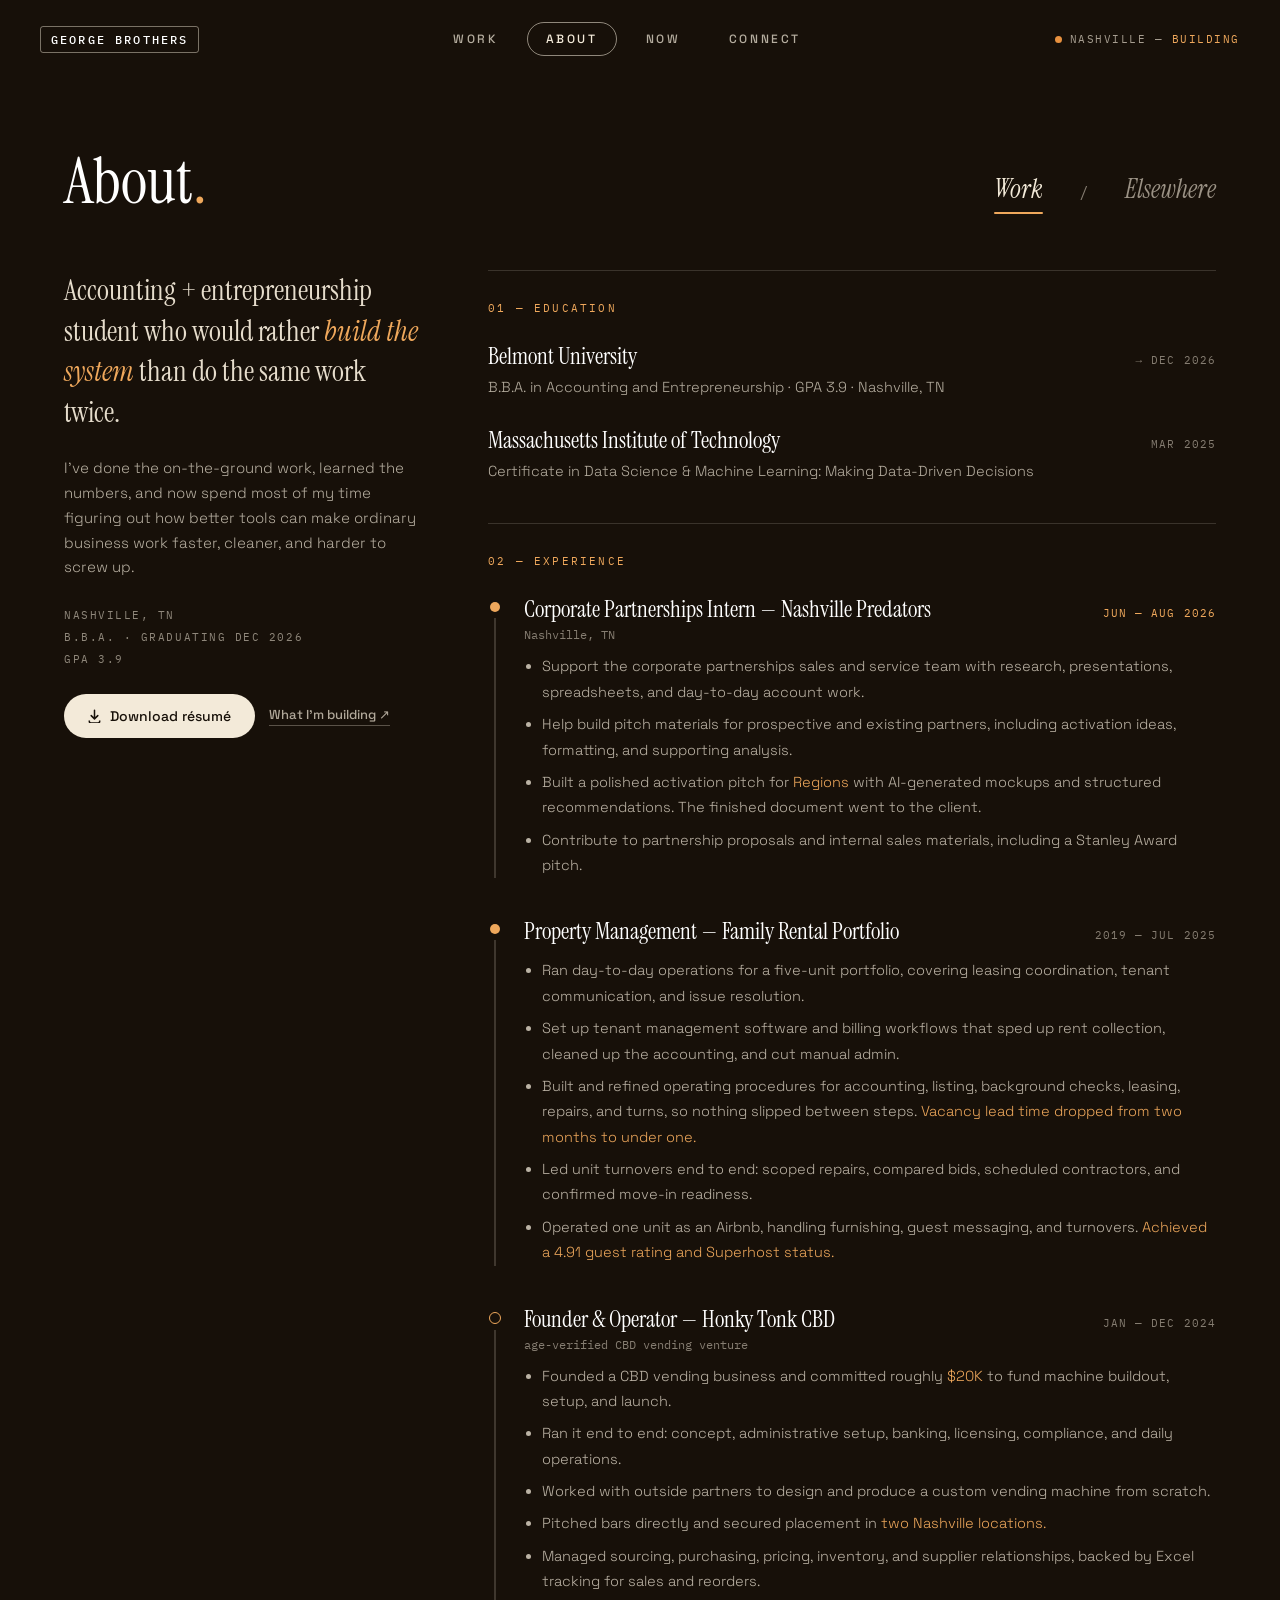
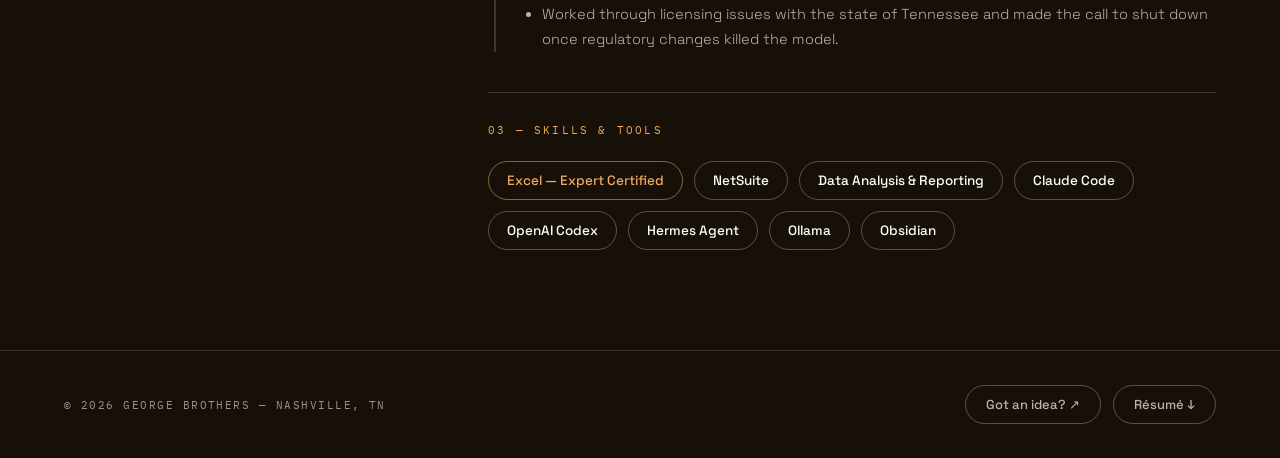
==== commit 8b10c933: "Sync mirror with current site: new hero, card scenes, Now/Connect work Brings the public mirror up t" ====
--- a/about.html
+++ b/about.html
@@ -22,7 +22,13 @@
 <link rel="stylesheet" href="/css/site.css">
 <style>
 @keyframes hskpulse{0%,100%{box-shadow:0 0 0 0 rgba(180,143,217,.5)}50%{box-shadow:0 0 0 7px rgba(180,143,217,0)}}
+@keyframes dashmove{to{stroke-dashoffset:-20}}
 @keyframes bob{0%,100%{transform:translateY(0)}50%{transform:translateY(-3px)}}
+/* ski scene — motion is SVG SMIL; CSS only for snow + parallax drift */
+@keyframes drift{0%,100%{transform:translateX(0)}50%{transform:translateX(-10px)}}
+@keyframes driftFast{0%,100%{transform:translateX(0)}50%{transform:translateX(-26px)}}
+@keyframes snow1{0%{transform:translateY(-12px) translateX(0);opacity:0}10%{opacity:.9}100%{transform:translateY(320px) translateX(-30px);opacity:0}}
+@keyframes snow2{0%{transform:translateY(-12px) translateX(0);opacity:0}10%{opacity:.55}100%{transform:translateY(320px) translateX(22px);opacity:0}}
 
 /* ===== layout ===== */
 .r-root>main>div{max-width:1200px;margin-left:auto;margin-right:auto}
@@ -43,6 +49,8 @@
 }
 @media (max-width:768px){
   .r-chess,.r-cn,.r-gmat{grid-template-columns:minmax(0,1fr) !important}
+  .r-ski{height:210px !important}
+  .r-ski .r-cap{left:16px !important;top:auto !important;bottom:12px !important;right:auto !important}
 }
 @media (max-width:430px){
   .r-board{transform:scale(.82);transform-origin:top left}
@@ -74,36 +82,6 @@
 /* ===== resort pass stubs (hover lift from hoveredPass state) ===== */
 .pass-stub{transition:transform .35s cubic-bezier(.34,1.4,.5,1),box-shadow .35s ease}
 .pass-stub:hover{transform:rotate(0deg) translateY(-14px) !important;box-shadow:0 22px 44px rgba(0,0,0,.55) !important;z-index:20}
-
-/* ===== Last Chair trigger (quiet easter-egg affordance) ===== */
-.lc-trigger{display:inline-flex;align-items:center;gap:16px;margin-top:2px;padding:15px 22px;background:linear-gradient(180deg,rgba(180,143,217,.08),rgba(180,143,217,.03));border:1px solid rgba(180,143,217,.32);border-radius:14px;cursor:pointer;text-align:left;transition:border-color .35s ease,background .35s ease,transform .35s cubic-bezier(.34,1.4,.5,1)}
-.lc-trigger:hover,.lc-trigger:focus-visible{border-color:rgba(180,143,217,.7);background:linear-gradient(180deg,rgba(180,143,217,.15),rgba(180,143,217,.05));transform:translateY(-2px)}
-.lc-trigger:focus-visible{outline:2px solid #b48fd9;outline-offset:4px}
-.lc-mark{font:400 15px 'IBM Plex Mono',monospace;color:#b48fd9;line-height:1}
-.lc-text{display:flex;flex-direction:column;gap:3px}
-.lc-label{font:400 12px 'IBM Plex Mono',monospace;letter-spacing:.22em;color:#e0d5ee}
-.lc-sub{font:300 13px 'Space Grotesk',sans-serif;color:rgba(243,234,217,.6)}
-.lc-arrow{font:400 16px 'Space Grotesk',sans-serif;color:#b48fd9;transition:transform .35s ease}
-.lc-trigger:hover .lc-arrow,.lc-trigger:focus-visible .lc-arrow{transform:translate(2px,-2px)}
-
-/* ===== Last Chair dialog (framed centered panel) ===== */
-dialog#ski-dialog{position:fixed;inset:0;margin:0;width:100%;height:100%;max-width:none;max-height:none;border:none;padding:24px;box-sizing:border-box;background:transparent;display:none;align-items:center;justify-content:center}
-dialog#ski-dialog[open]{display:flex}
-dialog#ski-dialog::backdrop{background:rgba(10,7,18,.68)}
-.lc-card{position:relative;width:min(940px,94vw);box-sizing:border-box;background:#181022;border:1px solid rgba(180,143,217,.34);border-radius:22px;overflow:hidden;box-shadow:0 0 0 rgba(0,0,0,0);opacity:0;transform:translateY(16px) scale(.985);transition:transform .5s cubic-bezier(.3,1.2,.5,1),opacity .34s ease,box-shadow .5s ease}
-.lc-card.on{opacity:1;transform:none;box-shadow:0 40px 110px rgba(0,0,0,.66)}
-.lc-close{position:absolute;top:11px;right:15px;z-index:6;background:transparent;border:none;font:400 24px 'Space Grotesk',sans-serif;line-height:1;color:rgba(243,234,217,.55);cursor:pointer;transition:color .3s;padding:6px}
-.lc-close:hover,.lc-close:focus-visible{color:#f3ead9;outline:none}
-.lc-close:focus-visible{outline:2px solid #b48fd9;outline-offset:2px;border-radius:6px}
-.lc-head{display:flex;align-items:baseline;gap:14px;padding:20px 56px 15px 24px;flex-wrap:wrap}
-.lc-head-label{font:400 12px 'IBM Plex Mono',monospace;letter-spacing:.22em;color:#b48fd9}
-.lc-head-sub{font:300 13px 'Space Grotesk',sans-serif;color:rgba(243,234,217,.58)}
-.lc-stage{position:relative;width:100%;aspect-ratio:1000/620;max-height:76vh;background:#181022;border-top:1px solid rgba(180,143,217,.14)}
-.lc-stage svg{position:absolute;inset:0;display:block}
-@media (max-width:560px){
-  .lc-trigger{width:100%}
-  .lc-head-sub{display:none}
-}
 </style>
 <script src="/js/site.js" defer></script>
 <script src="/js/about.js" defer></script>
@@ -121,6 +99,11 @@
     <a href="/connect" class="hv-nav">CONNECT</a>
   </div>
   <div class="gb-nav-right">
+    <div class="gb-status">
+      <span class="pdot" aria-hidden="true"></span>
+      <span>NASHVILLE —</span>
+      <span id="ticker-word" aria-hidden="true">BUILDING</span>
+    </div>
     <button type="button" class="nav-burger" aria-expanded="false" aria-controls="mobile-menu" aria-label="Menu">
       <span></span><span></span><span></span>
     </button>
@@ -141,30 +124,33 @@
   <!-- ============ HEADER + SWITCH ============ -->
   <div style="padding:72px 64px 0;display:flex;align-items:flex-end;justify-content:space-between;flex-wrap:wrap;gap:28px">
     <h1 style="margin:0;font:400 clamp(34px,7vw,64px)/1 'Instrument Serif',serif">About<span id="about-accent" style="color:#efa85c">.</span></h1>
-    <div role="tablist" aria-label="About sections" style="display:flex;gap:36px;align-items:baseline">
-      <button type="button" id="btn-work" class="view-toggle-btn active" role="tab" aria-selected="true" aria-controls="view-work" style="padding:10px 0;font:400 italic clamp(20px,2.6vw,26px) 'Instrument Serif',serif;transition:color .4s">Work
+    <div style="display:flex;gap:36px;align-items:baseline">
+      <button type="button" id="btn-work" class="view-toggle-btn active" style="padding-bottom:8px;font:400 italic clamp(20px,2.6vw,26px) 'Instrument Serif',serif;transition:color .4s">Work
         <span class="view-bar on" id="bar-work" style="background:#efa85c"></span>
       </button>
-      <span aria-hidden="true" style="font:400 16px 'IBM Plex Mono',monospace;color:rgba(243,234,217,.62)">/</span>
-      <button type="button" id="btn-else" class="view-toggle-btn" role="tab" aria-selected="false" aria-controls="view-else" style="padding:10px 0;font:400 italic clamp(20px,2.6vw,26px) 'Instrument Serif',serif;transition:color .4s">Elsewhere
+      <span style="font:400 16px 'IBM Plex Mono',monospace;color:rgba(243,234,217,.5)">/</span>
+      <button type="button" id="btn-else" class="view-toggle-btn" style="padding-bottom:8px;font:400 italic clamp(20px,2.6vw,26px) 'Instrument Serif',serif;transition:color .4s">Elsewhere
         <span class="view-bar" id="bar-else" style="background:#b48fd9"></span>
       </button>
     </div>
   </div>
 
   <!-- ==================== WORK VIEW ==================== -->
-  <div id="view-work" class="r-work" role="tabpanel" aria-labelledby="btn-work" tabindex="0" style="padding:56px 64px 90px;display:grid;grid-template-columns:360px 1fr;gap:64px;align-items:start;animation:fadeup .5s ease">
+  <div id="view-work" class="r-work" style="padding:56px 64px 90px;display:grid;grid-template-columns:360px 1fr;gap:64px;align-items:start;animation:fadeup .5s ease">
 
     <!-- sticky intro -->
     <div class="r-rail" style="position:sticky;top:36px;display:flex;flex-direction:column;gap:24px">
-      <p style="margin:0;font:400 29px/1.4 'Instrument Serif',serif;color:rgba(243,234,217,.94)">I build <span style="font-style:italic;color:#efa85c">practical AI and automation</span> for the everyday work of running a business.</p>
-      <p style="margin:0;font:400 15px/1.65 'Space Grotesk',sans-serif;color:rgba(243,234,217,.72)">I’ve run the operations and learned the numbers. Now I spend most of my time building the tools that make that kind of work faster, cleaner, and harder to screw up.</p>
-      <div style="font:400 11px/2 'IBM Plex Mono',monospace;letter-spacing:.14em;color:rgba(243,234,217,.62)">
+      <p style="margin:0;font:400 29px/1.4 'Instrument Serif',serif;color:rgba(243,234,217,.94)">Accounting + entrepreneurship student who would rather <span style="font-style:italic;color:#efa85c">build the system</span> than do the same work twice.</p>
+      <p style="margin:0;font:300 15px/1.65 'Space Grotesk',sans-serif;color:rgba(243,234,217,.72)">I’ve done the on-the-ground work, learned the numbers, and now spend most of my time figuring out how better tools can make ordinary business work faster, cleaner, and harder to screw up.</p>
+      <div style="font:400 11px/2 'IBM Plex Mono',monospace;letter-spacing:.14em;color:rgba(243,234,217,.55)">
         NASHVILLE, TN<br>B.B.A. · GRADUATING DEC 2026<br>GPA 3.9
       </div>
       <div style="display:flex;flex-direction:column;gap:14px">
         <div style="display:flex;align-items:center;gap:14px;flex-wrap:wrap">
-          
+          <a href="/assets/george-brothers-resume.pdf" download class="hv-cta" style="display:inline-flex;align-items:center;gap:9px;background:#f3ead9;color:#171009;font:500 14px 'Space Grotesk',sans-serif;padding:13px 24px;border-radius:999px;transition:background .3s">
+            <svg width="13" height="14" viewBox="0 0 13 14" fill="none" aria-hidden="true"><path d="M6.5 1.2v7.8M3.2 6.6l3.3 3.3 3.3-3.3" stroke="currentColor" stroke-width="1.5" fill="none" stroke-linecap="round" stroke-linejoin="round"></path><path d="M1.3 11.4v.9c0 .94.76 1.7 1.7 1.7h7c.94 0 1.7-.76 1.7-1.7v-.9" stroke="currentColor" stroke-width="1.5" fill="none"></path></svg>
+            Download résumé
+          </a>
           <a href="/work" class="hv-worklink" style="font:500 13px 'Space Grotesk',sans-serif;color:rgba(243,234,217,.7);border-bottom:1px solid rgba(243,234,217,.3);padding-bottom:2px;transition:color .3s,border-color .3s">What I’m building ↗</a>
         </div>
       </div>
@@ -180,17 +166,16 @@
           <div style="display:grid;grid-template-columns:1fr auto;gap:18px;align-items:baseline">
             <div>
               <h3 style="margin:0;font:400 23px 'Instrument Serif',serif">Belmont University</h3>
-              <div style="font:400 14.5px/1.6 'Space Grotesk',sans-serif;color:rgba(243,234,217,.72);margin-top:5px">B.B.A. in Accounting and Entrepreneurship · GPA 3.9 · Nashville, TN</div>
-              <div style="font:400 14.5px/1.6 'Space Grotesk',sans-serif;color:rgba(243,234,217,.72);margin-top:7px">Won <span style="color:#efa85c">Belmont’s Outstanding Achievement in Entrepreneurship award</span>, and scored in the 98th percentile on the ETS Major Field Test in Business.</div>
-            </div>
-            <span style="font:400 11px 'IBM Plex Mono',monospace;letter-spacing:.1em;color:rgba(243,234,217,.62)">→ DEC 2026</span>
+              <div style="font:300 14.5px/1.6 'Space Grotesk',sans-serif;color:rgba(243,234,217,.72);margin-top:5px">B.B.A. in Accounting and Entrepreneurship · GPA 3.9 · Nashville, TN</div>
+            </div>
+            <span style="font:400 11px 'IBM Plex Mono',monospace;letter-spacing:.1em;color:rgba(243,234,217,.5)">→ DEC 2026</span>
           </div>
           <div style="display:grid;grid-template-columns:1fr auto;gap:18px;align-items:baseline">
             <div>
               <h3 style="margin:0;font:400 23px 'Instrument Serif',serif">Massachusetts Institute of Technology</h3>
-              <div style="font:400 14.5px/1.6 'Space Grotesk',sans-serif;color:rgba(243,234,217,.72);margin-top:5px">Certificate in Data Science &amp; Machine Learning: Making Data-Driven Decisions</div>
-            </div>
-            <span style="font:400 11px 'IBM Plex Mono',monospace;letter-spacing:.1em;color:rgba(243,234,217,.62)">MAR 2025</span>
+              <div style="font:300 14.5px/1.6 'Space Grotesk',sans-serif;color:rgba(243,234,217,.72);margin-top:5px">Certificate in Data Science &amp; Machine Learning: Making Data-Driven Decisions</div>
+            </div>
+            <span style="font:400 11px 'IBM Plex Mono',monospace;letter-spacing:.1em;color:rgba(243,234,217,.5)">MAR 2025</span>
           </div>
         </div>
       </div>
@@ -206,11 +191,12 @@
                 <h3 style="margin:0;font:400 23px 'Instrument Serif',serif">Corporate Partnerships Intern — Nashville Predators</h3>
                 <span style="font:400 11px 'IBM Plex Mono',monospace;letter-spacing:.1em;color:#efa85c">JUN — AUG 2026</span>
               </div>
-              <div style="font:400 12px 'IBM Plex Mono',monospace;color:rgba(243,234,217,.62);margin-top:3px">Nashville, TN</div>
-              <ul style="margin:12px 0 0;padding-left:18px;font:400 14.5px/1.75 'Space Grotesk',sans-serif;color:rgba(243,234,217,.75);display:flex;flex-direction:column;gap:7px">
+              <div style="font:400 12px 'IBM Plex Mono',monospace;color:rgba(243,234,217,.5);margin-top:3px">Nashville, TN</div>
+              <ul style="margin:12px 0 0;padding-left:18px;font:300 14.5px/1.75 'Space Grotesk',sans-serif;color:rgba(243,234,217,.75);display:flex;flex-direction:column;gap:7px">
                 <li>Support the corporate partnerships sales and service team with research, presentations, spreadsheets, and day-to-day account work.</li>
                 <li>Help build pitch materials for prospective and existing partners, including activation ideas, formatting, and supporting analysis.</li>
-                <li>Asked for a few partner-activation ideas, I built a full, formatted proposal with AI-generated mockups. It was polished enough that my manager sent it straight to the partner, <span style="color:#efa85c">Regions</span>.</li>
+                <li>Built a polished activation pitch for <span style="color:#efa85c">Regions</span> with AI-generated mockups and structured recommendations. The finished document went to the client.</li>
+                <li>Contribute to partnership proposals and internal sales materials, including a Stanley Award pitch.</li>
               </ul>
             </div>
           </div>
@@ -219,14 +205,14 @@
             <div>
               <div style="display:flex;justify-content:space-between;align-items:baseline;gap:16px;flex-wrap:wrap">
                 <h3 style="margin:0;font:400 23px 'Instrument Serif',serif">Property Management — Family Rental Portfolio</h3>
-                <span style="font:400 11px 'IBM Plex Mono',monospace;letter-spacing:.1em;color:rgba(243,234,217,.62)">2019 — JUL 2025</span>
-              </div>
-              <ul style="margin:12px 0 0;padding-left:18px;font:400 14.5px/1.75 'Space Grotesk',sans-serif;color:rgba(243,234,217,.75);display:flex;flex-direction:column;gap:7px">
+                <span style="font:400 11px 'IBM Plex Mono',monospace;letter-spacing:.1em;color:rgba(243,234,217,.5)">2019 — JUL 2025</span>
+              </div>
+              <ul style="margin:12px 0 0;padding-left:18px;font:300 14.5px/1.75 'Space Grotesk',sans-serif;color:rgba(243,234,217,.75);display:flex;flex-direction:column;gap:7px">
                 <li>Ran day-to-day operations for a five-unit portfolio, covering leasing coordination, tenant communication, and issue resolution.</li>
                 <li>Set up tenant management software and billing workflows that sped up rent collection, cleaned up the accounting, and cut manual admin.</li>
-                <li>Built and refined operating procedures for accounting, listing, background checks, leasing, repairs, and turns, so nothing slipped between steps. Vacancy lead time dropped from two months to under one.</li>
-                <li>Handled unit turnovers: scoped repairs, compared bids, scheduled contractors, and confirmed move-in readiness.</li>
-                <li>Operated one unit as an Airbnb, handling furnishing, guest messaging, and turnovers, at a 4.91 guest rating and Superhost status.</li>
+                <li>Built and refined operating procedures for accounting, listing, background checks, leasing, repairs, and turns, so nothing slipped between steps. <span style="color:#efa85c">Vacancy lead time dropped from two months to under one.</span></li>
+                <li>Led unit turnovers end to end: scoped repairs, compared bids, scheduled contractors, and confirmed move-in readiness.</li>
+                <li>Operated one unit as an Airbnb, handling furnishing, guest messaging, and turnovers. <span style="color:#efa85c">Achieved a 4.91 guest rating and Superhost status.</span></li>
               </ul>
             </div>
           </div>
@@ -235,14 +221,14 @@
             <div>
               <div style="display:flex;justify-content:space-between;align-items:baseline;gap:16px;flex-wrap:wrap">
                 <h3 style="margin:0;font:400 23px 'Instrument Serif',serif">Founder &amp; Operator — Honky Tonk CBD</h3>
-                <span style="font:400 11px 'IBM Plex Mono',monospace;letter-spacing:.1em;color:rgba(243,234,217,.62)">JAN — DEC 2024</span>
-              </div>
-              <div style="font:400 12px 'IBM Plex Mono',monospace;color:rgba(243,234,217,.62);margin-top:3px">age-verified CBD vending venture</div>
-              <ul style="margin:12px 0 0;padding-left:18px;font:400 14.5px/1.75 'Space Grotesk',sans-serif;color:rgba(243,234,217,.75);display:flex;flex-direction:column;gap:7px">
-                <li>Founded a CBD vending business and put roughly $20K into machine buildout, setup, and launch.</li>
+                <span style="font:400 11px 'IBM Plex Mono',monospace;letter-spacing:.1em;color:rgba(243,234,217,.5)">JAN — DEC 2024</span>
+              </div>
+              <div style="font:400 12px 'IBM Plex Mono',monospace;color:rgba(243,234,217,.5);margin-top:3px">age-verified CBD vending venture</div>
+              <ul style="margin:12px 0 0;padding-left:18px;font:300 14.5px/1.75 'Space Grotesk',sans-serif;color:rgba(243,234,217,.75);display:flex;flex-direction:column;gap:7px">
+                <li>Founded a CBD vending business and committed roughly <span style="color:#efa85c">$20K</span> to fund machine buildout, setup, and launch.</li>
                 <li>Ran it end to end: concept, administrative setup, banking, licensing, compliance, and daily operations.</li>
                 <li>Worked with outside partners to design and produce a custom vending machine from scratch.</li>
-                <li>Pitched bars directly and placed machines in two Nashville locations.</li>
+                <li>Pitched bars directly and secured placement in <span style="color:#efa85c">two Nashville locations.</span></li>
                 <li>Managed sourcing, purchasing, pricing, inventory, and supplier relationships, backed by Excel tracking for sales and reorders.</li>
                 <li>Worked through licensing issues with the state of Tennessee and made the call to shut down once regulatory changes killed the model.</li>
               </ul>
@@ -255,11 +241,12 @@
       <div style="border-top:1px solid rgba(243,234,217,.16);padding:30px 0 10px">
         <h2 style="margin:0 0 24px;font:400 11px 'IBM Plex Mono',monospace;letter-spacing:.2em;color:#efa85c">03 — SKILLS &amp; TOOLS</h2>
         <div style="display:flex;flex-wrap:wrap;gap:11px">
-          <span style="font:500 13.5px 'Space Grotesk',sans-serif;border:1px solid rgba(239,168,92,.55);color:#efa85c;border-radius:999px;padding:10px 18px">Excel</span>
+          <span style="font:500 13.5px 'Space Grotesk',sans-serif;border:1px solid rgba(239,168,92,.55);color:#efa85c;border-radius:999px;padding:10px 18px">Excel — Expert Certified</span>
           <span style="font:500 13.5px 'Space Grotesk',sans-serif;border:1px solid rgba(243,234,217,.3);border-radius:999px;padding:10px 18px">NetSuite</span>
           <span style="font:500 13.5px 'Space Grotesk',sans-serif;border:1px solid rgba(243,234,217,.3);border-radius:999px;padding:10px 18px">Data Analysis &amp; Reporting</span>
           <span style="font:500 13.5px 'Space Grotesk',sans-serif;border:1px solid rgba(243,234,217,.3);border-radius:999px;padding:10px 18px">Claude Code</span>
           <span style="font:500 13.5px 'Space Grotesk',sans-serif;border:1px solid rgba(243,234,217,.3);border-radius:999px;padding:10px 18px">OpenAI Codex</span>
+          <span style="font:500 13.5px 'Space Grotesk',sans-serif;border:1px solid rgba(243,234,217,.3);border-radius:999px;padding:10px 18px">Hermes Agent</span>
           <span style="font:500 13.5px 'Space Grotesk',sans-serif;border:1px solid rgba(243,234,217,.3);border-radius:999px;padding:10px 18px">Ollama</span>
           <span style="font:500 13.5px 'Space Grotesk',sans-serif;border:1px solid rgba(243,234,217,.3);border-radius:999px;padding:10px 18px">Obsidian</span>
         </div>
@@ -269,7 +256,7 @@
   </div>
 
   <!-- ==================== ELSEWHERE VIEW ==================== -->
-  <div id="view-else" role="tabpanel" aria-labelledby="btn-else" tabindex="0" hidden style="padding:56px 64px 90px;animation:fadeup .5s ease both">
+  <div id="view-else" hidden style="padding:56px 64px 90px;animation:fadeup .5s ease both">
 
     <p style="margin:0;max-width:760px;font:400 clamp(24px,3.6vw,34px)/1.4 'Instrument Serif',serif">The version of me that isn’t on my&nbsp;<span style="font-style: italic; background-image: linear-gradient(rgba(180, 143, 217, 0.9), rgba(180, 143, 217, 0.9)); background-repeat: no-repeat; background-size: 100% 3px; background-position: 0px 92%; padding: 0px 3px;">resume</span>.</p>
 
@@ -277,7 +264,7 @@
     <div class="r-chess" style="margin-top:64px;border-top:1px solid rgba(180,143,217,.3);padding-top:30px;display:grid;grid-template-columns:1fr 300px;gap:56px;align-items:start">
       <div>
         <h2 style="margin:0 0 22px;font:400 16px 'IBM Plex Mono',monospace;letter-spacing:.2em;color:#b48fd9">♞ CHESS</h2>
-        <p style="margin:0;font:400 16px/1.75 'Space Grotesk',sans-serif;color:rgba(243,234,217,.82);max-width:520px">I got serious about chess this year while recovering from a spine injury, and it turned into a real study habit: puzzles, opening work, and a lot of rapid games, then bullet once I was hooked.<br><br>I like it for the same reason I like the work: reading the pattern a few moves before it arrives.<br></p>
+        <p style="margin:0;font:300 16px/1.75 'Space Grotesk',sans-serif;color:rgba(243,234,217,.82);max-width:520px">I picked up chess in a serious way this year while recovering from a spine injury, and it quickly became one of my favorite things to study.<br><br>I improved fast through puzzles, opening work, and a lot of rapid games, then eventually got hooked on bullet as the perfect high-speed guilty pleasure.<br></p>
         <div style="display:flex;flex-wrap:wrap;gap:10px;margin:20px 0 24px">
           <button type="button" data-line="italian" class="chess-pill hv-chesspill" style="font:500 13px 'Space Grotesk',sans-serif;border:1px solid rgba(180,143,217,.55);color:#b48fd9;background:transparent;border-radius:999px;padding:9px 16px;transition:background .3s,color .3s;display:inline-block">The Italian ▸</button>
           <button type="button" data-line="scotch" class="chess-pill hv-chesspill" style="font:500 13px 'Space Grotesk',sans-serif;border:1px solid rgba(180,143,217,.55);color:#b48fd9;background:transparent;border-radius:999px;padding:9px 16px;transition:background .3s,color .3s;display:inline-block">The Scotch ▸</button>
@@ -288,7 +275,7 @@
       <div style="display:flex;flex-direction:column;gap:10px;animation:bob 5s ease-in-out infinite">
         <div class="r-board" id="chess-board" aria-hidden="true" style="position:relative;width:264px;height:264px;border:1px solid rgba(180,143,217,.4);border-radius:10px;overflow:hidden;background-image:repeating-conic-gradient(#2a2033 0 25%,#1e1726 0 50%);background-size:66px 66px"></div>
         <div style="display:flex;justify-content:space-between;align-items:baseline;width:264px;gap:10px">
-          <span id="chess-caption" style="font:400 11px 'IBM Plex Mono',monospace;letter-spacing:.14em;color:rgba(243,234,217,.62);white-space:nowrap">TAL v. HECHT — VARNA 1962</span>
+          <span id="chess-caption" style="font:400 10px 'IBM Plex Mono',monospace;letter-spacing:.14em;color:rgba(243,234,217,.5);white-space:nowrap">TAL v. HECHT — VARNA 1962</span>
           <span id="chess-move" style="font:500 12px 'IBM Plex Mono',monospace;color:#b48fd9;white-space:nowrap">…</span>
         </div>
         <button type="button" id="chess-back-tal" data-line="tal" class="hv-backtal" hidden style="width:264px;box-sizing:border-box;text-align:center;font:500 11px 'IBM Plex Mono',monospace;letter-spacing:.1em;color:#efa85c;border:1px solid rgba(239,168,92,.5);border-radius:999px;padding:8px 0;transition:background .3s,color .3s;display:block">↩ BACK TO TAL v. HECHT</button>
@@ -299,13 +286,13 @@
     <div style="margin-top:56px;border-top:1px solid rgba(180,143,217,.3);padding-top:30px">
       <h2 style="margin:0 0 22px;font:400 16px 'IBM Plex Mono',monospace;letter-spacing:.2em;color:#b48fd9">学 CHINESE</h2>
       <div class="r-cn" style="display:grid;grid-template-columns:1fr 1fr;gap:56px;align-items:center">
-        <p style="margin:0;font:400 16px/1.75 'Space Grotesk',sans-serif;color:rgba(243,234,217,.82)">I’m studying Chinese as a long-term bet, not a class requirement. Ahead of a semester there in spring 2027, I keep a steady system: a tutor in China three times a week, Pleco, textbooks, and an AI workflow that keeps me honest. The goal is to arrive already speaking.</p>
+        <p style="margin:0;font:300 16px/1.75 'Space Grotesk',sans-serif;color:rgba(243,234,217,.82)">I’m studying Chinese as a long-term business skill. With a study abroad trip in March 2027, I’ve built a consistent system around it: a tutor in China three times a week, Pleco, textbooks, workbooks, and an AI workflow that keeps me on track. The goal is to arrive already speaking.</p>
         <div>
           <div style="position:relative;height:6px;background:rgba(243,234,217,.14);border-radius:99px">
             <div style="position:absolute;left:0;top:0;bottom:0;width:22%;background:linear-gradient(90deg,#efa85c,#b48fd9);border-radius:99px"></div>
             <div style="position:absolute;left:22%;top:50%;width:14px;height:14px;margin:-7px 0 0 -7px;border-radius:50%;background:#b48fd9;animation:hskpulse 2.2s ease-out infinite"></div>
           </div>
-          <div style="display:flex;justify-content:space-between;font:400 11px 'IBM Plex Mono',monospace;letter-spacing:.12em;color:rgba(243,234,217,.62);margin-top:12px">
+          <div style="display:flex;justify-content:space-between;font:400 10.5px 'IBM Plex Mono',monospace;letter-spacing:.12em;color:rgba(243,234,217,.55);margin-top:12px">
             <span style="color:#b48fd9">HSK 1 — NOW</span><span>HSK 2</span><span>HSK 3 — MARCH 2027 ✈</span>
           </div>
         </div>
@@ -317,7 +304,7 @@
       <h2 style="margin:0 0 22px;font:400 16px 'IBM Plex Mono',monospace;letter-spacing:.2em;color:#b48fd9">Σ THE GMAT</h2>
       <div class="r-gmat" style="display:grid;grid-template-columns:1fr 1fr;gap:56px;align-items:center">
         <div>
-          <p style="margin:0;font:400 16px/1.75 'Space Grotesk',sans-serif;color:rgba(243,234,217,.82)">The newest project on the pile. I recently started studying for the GMAT and built it into the weekly routine: <span style="color:#efa85c">~90 minutes a day</span> whenever I can make it happen. I run everything through Target Test Prep (not an ad, just what’s working so far). No test date locked in yet. The plan is to put up a <span style="color:#b48fd9;font-weight:500">97th-percentile</span> score and keep compounding on another serious long-term bet.</p>
+          <p style="margin:0;font:300 16px/1.75 'Space Grotesk',sans-serif;color:rgba(243,234,217,.82)">The newest project on the pile. I recently started studying for the GMAT and built it into the weekly routine: <span style="color:#efa85c">~90 minutes a day</span> whenever I can make it happen. I run everything through Target Test Prep (not an ad, just what’s working so far). No test date locked in yet. The plan is to put up a <span style="color:#b48fd9;font-weight:500">97th-percentile</span> score and keep compounding on another serious long-term bet.</p>
           <div style="display:flex;flex-wrap:wrap;gap:9px;margin-top:20px">
             <span class="gmat-chip" tabindex="0">Quant
               <span class="gmat-pop">
@@ -353,7 +340,7 @@
             <text x="105" y="86" text-anchor="middle" font-family="'Instrument Serif',serif" font-size="40" fill="#f3ead9">97<tspan font-size="20" dy="-14">th</tspan></text>
             <text x="105" y="106" text-anchor="middle" font-family="'IBM Plex Mono',monospace" font-size="10" letter-spacing="2.5" fill="rgba(243,234,217,.55)">PERCENTILE</text>
           </svg>
-          <div style="font:400 11px 'IBM Plex Mono',monospace;letter-spacing:.14em;color:rgba(243,234,217,.62);text-align:center">TARGET ≈ 705 · GMAT FOCUS EDITION<br><span style="color:#efa85c">TARGET TEST PREP</span> · ~90 MIN/DAY</div>
+          <div style="font:400 10.5px 'IBM Plex Mono',monospace;letter-spacing:.14em;color:rgba(243,234,217,.5);text-align:center">TARGET ≈ 705 · GMAT FOCUS EDITION<br><span style="color:#efa85c">TARGET TEST PREP</span> · ~90 MIN/DAY</div>
         </div>
       </div>
     </div>
@@ -361,21 +348,249 @@
     <!-- outdoors / animated mountain -->
     <div style="margin-top:56px;border-top:1px solid rgba(180,143,217,.3);padding-top:30px">
       <h2 style="margin:0 0 22px;font:400 16px 'IBM Plex Mono',monospace;letter-spacing:.2em;color:#b48fd9">◆ THE MOUNTAINS</h2>
-      <p style="margin:0 0 26px;max-width:600px;font:400 16px/1.75 'Space Grotesk',sans-serif;color:rgba(243,234,217,.82)">Hiking, camping, and especially skiing. I picked it up a few years ago; a childhood in hockey did most of the onboarding. Honestly a solid intermediate pushing advanced, and every trip ends the same way, scrolling ski-town Zillow on the drive home. The rest of the time I’m just outside: trail running, backpacking, kayaking. I grew up in Boy Scouts, and being out in the woods is still a big part of my life.</p>
-
-      <!-- LAST CHAIR — quiet trigger; opens the top-down resort scene in a modal -->
-      <button type="button" id="lastchair-open" class="lc-trigger">
-        <span class="lc-mark" aria-hidden="true">◆</span>
-        <span class="lc-text">
-          <span class="lc-label">LAST CHAIR</span>
-          <span class="lc-sub">The dream mountain, open for a run.</span>
-        </span>
-        <span class="lc-arrow" aria-hidden="true">↗</span>
-      </button>
+      <p style="margin:0 0 26px;max-width:600px;font:300 16px/1.75 'Space Grotesk',sans-serif;color:rgba(243,234,217,.82)">Hiking, camping, and especially skiing. I picked skiing up a few years ago, and a childhood in hockey did most of the onboarding. I’d call myself a solid intermediate pushing advanced, and every trip still ends the same way: scrolling ski-town Zillow on the drive home. Beyond skiing, I’m happiest outside. Trail running, backpacking, camping, kayaking. I grew up in Boy Scouts, and a big part of my life is still just being out in the woods.</p>
+
+      <!-- SCENE -->
+      <div class="r-ski" id="ski-scene" aria-hidden="true" style="position:relative;height:300px;border-radius:16px;overflow:hidden;background:linear-gradient(180deg,#181022 0%,#241a30 52%,#33264a 100%)">
+        <svg id="ski-svg" viewBox="0 0 1200 340" preserveAspectRatio="xMidYMid slice" width="100%" height="100%" style="position:absolute;inset:0;display:block">
+          <defs>
+            <radialGradient id="sun" cx="72%" cy="10%" r="55%">
+              <stop offset="0%" stop-color="#efd9b8" stop-opacity=".45"></stop>
+              <stop offset="100%" stop-color="#efd9b8" stop-opacity="0"></stop>
+            </radialGradient>
+            <linearGradient id="snowfield" x1="0" y1="0" x2="0.3" y2="1">
+              <stop offset="0%" stop-color="#f4eefa"></stop>
+              <stop offset="48%" stop-color="#e0d5ee"></stop>
+              <stop offset="100%" stop-color="#c2b2da"></stop>
+            </linearGradient>
+            <!-- trail paths (downhill only; used for pistes + seams) -->
+            <path id="tCruise" fill="none" d="M562,96 C556,150 648,150 668,196 C700,242 812,254 900,264 C956,270 990,278 1004,282"></path>
+            <path id="tSteep" fill="none" d="M562,96 C606,150 648,204 726,238 C824,278 948,280 1004,282"></path>
+            <path id="tMogul" fill="none" d="M562,96 C596,122 582,152 618,172 C598,196 640,208 662,230 C724,258 862,272 1004,282"></path>
+            <path id="tGlade" fill="none" d="M562,96 C520,124 474,142 456,180 C502,198 550,198 598,216 C700,250 880,272 1004,282"></path>
+            <path id="tPark" fill="none" d="M562,96 C560,134 576,160 588,184 C596,172 610,158 626,160 C644,163 654,184 668,206 C704,244 836,266 972,280 C988,281 1000,282 1004,282"></path>
+            <!-- chairlift cable loop: up-strand base->summit, down-strand summit->base -->
+            <path id="cableLoop" fill="none" d="M1002,270 L556,80 L568,74 L1018,272 Z"></path>
+            <!-- full-cycle paths: board at base -> ride the chair up to summit -> ski the trail back down to base -->
+            <path id="cCruise" fill="none" d="M1004,284 L566,94 C556,150 648,150 668,196 C700,242 812,254 900,264 C956,270 990,278 1004,282 Z"></path>
+            <path id="cSteep" fill="none" d="M1004,284 L566,94 C606,150 648,204 726,238 C824,278 948,280 1004,282 Z"></path>
+            <path id="cMogul" fill="none" d="M1004,284 L566,94 C596,122 582,152 618,172 C598,196 640,208 662,230 C724,258 862,272 1004,282 Z"></path>
+            <path id="cGlade" fill="none" d="M1004,284 L566,94 C520,124 474,142 456,180 C502,198 550,198 598,216 C700,250 880,272 1004,282 Z"></path>
+            <path id="cPark" fill="none" d="M1004,284 L566,94 C560,134 576,160 588,184 C596,172 610,158 626,160 C644,163 654,184 668,206 C704,244 836,266 972,280 C988,281 1000,282 1004,282 Z"></path>
+          </defs>
+
+          <rect x="0" y="0" width="1200" height="340" fill="url(#sun)"></rect>
+
+          <!-- far range (slow parallax) — tall alpine peaks, snowcapped -->
+          <g style="animation:drift 26s ease-in-out infinite;transform-origin:center" opacity=".65">
+            <path fill="#4a3d63" d="M0,150 L90,60 L170,118 L290,18 L400,108 L520,10 L640,104 L760,36 L880,116 L1000,58 L1100,118 L1200,84 L1200,340 L0,340 Z"></path>
+            <path fill="#efe7f4" opacity=".85" d="M90,60 L63,87 L74,80 L83,90 L94,79 L104,88 L114,77 Z"></path>
+            <path fill="#efe7f4" opacity=".85" d="M290,18 L255,47 L268,40 L278,52 L290,44 L302,54 L316,40 L322,44 Z"></path>
+            <path fill="#efe7f4" opacity=".85" d="M520,10 L484,39 L497,32 L507,44 L520,35 L533,45 L545,33 L556,38 Z"></path>
+            <path fill="#efe7f4" opacity=".85" d="M760,36 L722,58 L736,52 L746,62 L758,54 L772,63 L784,53 L798,62 Z"></path>
+            <path fill="#efe7f4" opacity=".85" d="M1000,58 L964,75 L976,70 L986,79 L998,70 L1010,80 L1020,70 L1030,76 Z"></path>
+          </g>
+
+          <!-- mid ridge -->
+          <g opacity=".9">
+            <path fill="#3a2f52" d="M0,200 L100,120 L200,168 L300,96 L420,158 L520,118 L640,178 L780,150 L920,196 L1080,160 L1200,198 L1200,340 L0,340 Z"></path>
+            <path fill="#e6dcf2" opacity=".85" d="M300,96 L270,118 L281,111 L291,120 L302,111 L314,121 L326,110 L336,115 Z"></path>
+            <path fill="#e6dcf2" opacity=".85" d="M100,120 L72,142 L84,136 L93,145 L104,135 L116,143 L128,133 Z"></path>
+          </g>
+
+          <!-- main snowfield -->
+          <path fill="url(#snowfield)" d="M0,300 L110,256 L240,208 L380,150 L560,94 L700,150 L840,208 L980,258 L1120,286 L1200,300 L1200,340 L0,340 Z"></path>
+          <!-- soft shadow on the left face -->
+          <path fill="#5a4680" opacity=".12" d="M0,300 L110,256 L240,208 L380,150 L560,94 L560,340 L0,340 Z"></path>
+          <!-- groomed pistes: wide soft swaths down each trail -->
+          <use href="#tCruise" stroke="#ffffff" stroke-opacity=".2" stroke-width="15" stroke-linecap="round"></use>
+          <use href="#tSteep" stroke="#ffffff" stroke-opacity=".16" stroke-width="13" stroke-linecap="round"></use>
+          <use href="#tPark" stroke="#ffffff" stroke-opacity=".16" stroke-width="13" stroke-linecap="round"></use>
+          <!-- carved seam lines -->
+          <use href="#tCruise" stroke="#c9bfe0" stroke-opacity=".5" stroke-width="1.4"></use>
+          <use href="#tSteep" stroke="#c9bfe0" stroke-opacity=".45" stroke-width="1.2"></use>
+          <use href="#tGlade" stroke="#c9bfe0" stroke-opacity=".4" stroke-width="1.2"></use>
+          <use href="#tMogul" stroke="#c9bfe0" stroke-opacity=".4" stroke-width="1.2"></use>
+
+          <!-- glade trees (fast parallax foreground cluster, left) -->
+          <g style="animation:driftFast 22s ease-in-out infinite;transform-origin:center">
+            <g fill="#26332d">
+              <path d="M432,150 l12,30 l-24,0 Z"></path><path d="M436,164 l10,24 l-20,0 Z"></path>
+              <path d="M470,196 l14,34 l-28,0 Z"></path><path d="M474,212 l11,26 l-22,0 Z"></path>
+              <path d="M506,236 l12,30 l-24,0 Z"></path>
+              <path d="M410,214 l10,26 l-20,0 Z"></path>
+            </g>
+            <g fill="#1f2b25">
+              <rect x="437" y="178" width="3" height="8"></rect><rect x="476" y="228" width="3" height="9"></rect>
+              <rect x="511" y="264" width="3" height="8"></rect>
+            </g>
+          </g>
+
+          <!-- terrain park features (along the park trail) -->
+          <!-- kicker ramp -->
+          <path fill="#3a2d52" d="M584,190 L626,160 L634,166 L592,192 Z"></path>
+          <path fill="#efe7f4" opacity=".5" d="M584,190 L626,160 L630,163 L590,191 Z"></path>
+          <!-- jib box -->
+          <g><rect x="682" y="234" width="46" height="8" rx="2" fill="#2f2444"></rect><rect x="682" y="234" width="46" height="3" rx="1.5" fill="#5a4680"></rect></g>
+          <!-- rail on posts -->
+          <g stroke="#c9bfe0" stroke-width="2.4"><line x1="786" y1="264" x2="838" y2="254"></line></g>
+          <line x1="792" y1="264" x2="792" y2="274" stroke="#2f2444" stroke-width="2.2"></line>
+          <line x1="832" y1="255" x2="832" y2="266" stroke="#2f2444" stroke-width="2.2"></line>
+
+          <!-- mogul field bumps (along the mogul trail) -->
+          <g fill="#c9bcdf" opacity=".7">
+            <ellipse cx="600" cy="140" rx="9" ry="3.5"></ellipse><ellipse cx="598" cy="166" rx="9" ry="3.5"></ellipse>
+            <ellipse cx="624" cy="186" rx="9" ry="3.5"></ellipse><ellipse cx="640" cy="208" rx="9" ry="3.5"></ellipse>
+            <ellipse cx="664" cy="226" rx="9" ry="3.5"></ellipse>
+          </g>
+          <g fill="#8f7fb2" opacity=".4">
+            <ellipse cx="600" cy="142" rx="9" ry="3"></ellipse><ellipse cx="598" cy="168" rx="9" ry="3"></ellipse>
+            <ellipse cx="624" cy="188" rx="9" ry="3"></ellipse><ellipse cx="640" cy="210" rx="9" ry="3"></ellipse>
+          </g>
+
+          <!-- lodge -->
+          <g>
+            <path fill="#7a4a3a" d="M232,300 L258,282 L284,300 Z"></path>
+            <rect x="238" y="300" width="40" height="24" fill="#5e3b30"></rect>
+            <rect x="246" y="306" width="8" height="9" fill="#efd98a"></rect>
+            <rect x="262" y="306" width="8" height="9" fill="#efd98a"></rect>
+            <rect x="270" y="286" width="4" height="12" fill="#3a2d2a"></rect>
+          </g>
+
+          <!-- ===== CHAIRLIFT ===== -->
+          <!-- cable strands -->
+          <line x1="1002" y1="270" x2="556" y2="80" stroke="#241a30" stroke-width="2"></line>
+          <line x1="568" y1="74" x2="1018" y2="272" stroke="#241a30" stroke-width="2"></line>
+          <!-- summit terminal building -->
+          <g>
+            <path fill="#4a3a5e" d="M528,66 L560,50 L592,66 Z"></path>
+            <rect x="534" y="66" width="52" height="26" rx="2" fill="#3a2d4b"></rect>
+            <rect x="540" y="72" width="40" height="3" fill="#5a4680"></rect>
+            <text x="560" y="46" text-anchor="middle" font-family="'IBM Plex Mono',monospace" font-size="9" letter-spacing="1.5" fill="#efa85c">SUMMIT</text>
+            <!-- bullwheel -->
+            <circle cx="560" cy="84" r="13" fill="#241a30" stroke="#c9bfe0" stroke-width="2"></circle>
+            <g>
+              <line x1="547" y1="84" x2="573" y2="84" stroke="#c9bfe0" stroke-width="1.6"></line>
+              <line x1="560" y1="71" x2="560" y2="97" stroke="#c9bfe0" stroke-width="1.6"></line>
+              <animateTransform attributeName="transform" type="rotate" from="0 560 84" to="360 560 84" dur="3.4s" repeatCount="indefinite"></animateTransform>
+            </g>
+            <circle cx="560" cy="84" r="3" fill="#c9bfe0"></circle>
+          </g>
+          <!-- base terminal building -->
+          <g>
+            <path fill="#4a3a5e" d="M974,258 L1010,240 L1046,258 Z"></path>
+            <rect x="980" y="258" width="60" height="34" rx="2" fill="#3a2d4b"></rect>
+            <rect x="986" y="264" width="48" height="3" fill="#5a4680"></rect>
+            <rect x="1000" y="276" width="20" height="16" fill="#241a30"></rect>
+            <text x="1010" y="308" text-anchor="middle" font-family="'IBM Plex Mono',monospace" font-size="9" letter-spacing="1.5" fill="#efa85c">BASE LODGE</text>
+            <!-- bullwheel -->
+            <circle cx="1010" cy="278" r="15" fill="#241a30" stroke="#c9bfe0" stroke-width="2"></circle>
+            <g>
+              <line x1="995" y1="278" x2="1025" y2="278" stroke="#c9bfe0" stroke-width="1.6"></line>
+              <line x1="1010" y1="263" x2="1010" y2="293" stroke="#c9bfe0" stroke-width="1.6"></line>
+              <animateTransform attributeName="transform" type="rotate" from="360 1010 278" to="0 1010 278" dur="3.4s" repeatCount="indefinite"></animateTransform>
+            </g>
+            <circle cx="1010" cy="278" r="3" fill="#c9bfe0"></circle>
+          </g>
+          <!-- empty chairs cycling the loop, calm and evenly spaced -->
+          <g>
+            <g><g>
+              <line x1="0" y1="0" x2="0" y2="9" stroke="#1c1526" stroke-width="1.4"></line>
+              <line x1="-6" y1="9" x2="7" y2="9" stroke="#1c1526" stroke-width="2.2"></line>
+              <line x1="-6" y1="9" x2="-6" y2="3" stroke="#1c1526" stroke-width="1.8"></line>
+              <animateMotion dur="30s" begin="0s" repeatCount="indefinite" rotate="0"><mpath href="#cableLoop"></mpath></animateMotion>
+            </g></g>
+            <g><g>
+              <line x1="0" y1="0" x2="0" y2="9" stroke="#1c1526" stroke-width="1.4"></line>
+              <line x1="-6" y1="9" x2="7" y2="9" stroke="#1c1526" stroke-width="2.2"></line>
+              <line x1="-6" y1="9" x2="-6" y2="3" stroke="#1c1526" stroke-width="1.8"></line>
+              <animateMotion dur="30s" begin="-5s" repeatCount="indefinite" rotate="0"><mpath href="#cableLoop"></mpath></animateMotion>
+            </g></g>
+            <g><g>
+              <line x1="0" y1="0" x2="0" y2="9" stroke="#1c1526" stroke-width="1.4"></line>
+              <line x1="-6" y1="9" x2="7" y2="9" stroke="#1c1526" stroke-width="2.2"></line>
+              <line x1="-6" y1="9" x2="-6" y2="3" stroke="#1c1526" stroke-width="1.8"></line>
+              <animateMotion dur="30s" begin="-10s" repeatCount="indefinite" rotate="0"><mpath href="#cableLoop"></mpath></animateMotion>
+            </g></g>
+            <g><g>
+              <line x1="0" y1="0" x2="0" y2="9" stroke="#1c1526" stroke-width="1.4"></line>
+              <line x1="-6" y1="9" x2="7" y2="9" stroke="#1c1526" stroke-width="2.2"></line>
+              <line x1="-6" y1="9" x2="-6" y2="3" stroke="#1c1526" stroke-width="1.8"></line>
+              <animateMotion dur="30s" begin="-15s" repeatCount="indefinite" rotate="0"><mpath href="#cableLoop"></mpath></animateMotion>
+            </g></g>
+            <g><g>
+              <line x1="0" y1="0" x2="0" y2="9" stroke="#1c1526" stroke-width="1.4"></line>
+              <line x1="-6" y1="9" x2="7" y2="9" stroke="#1c1526" stroke-width="2.2"></line>
+              <line x1="-6" y1="9" x2="-6" y2="3" stroke="#1c1526" stroke-width="1.8"></line>
+              <animateMotion dur="30s" begin="-20s" repeatCount="indefinite" rotate="0"><mpath href="#cableLoop"></mpath></animateMotion>
+            </g></g>
+            <g><g>
+              <line x1="0" y1="0" x2="0" y2="9" stroke="#1c1526" stroke-width="1.4"></line>
+              <line x1="-6" y1="9" x2="7" y2="9" stroke="#1c1526" stroke-width="2.2"></line>
+              <line x1="-6" y1="9" x2="-6" y2="3" stroke="#1c1526" stroke-width="1.8"></line>
+              <animateMotion dur="30s" begin="-25s" repeatCount="indefinite" rotate="0"><mpath href="#cableLoop"></mpath></animateMotion>
+            </g></g>
+          </g>
+
+          <!-- trail board at the base -->
+          <g>
+            <line x1="950" y1="262" x2="950" y2="276" stroke="#2f2444" stroke-width="2.5"></line>
+            <rect x="928" y="244" width="44" height="18" rx="2" fill="#241a30" stroke="#4a3a5e" stroke-width="1"></rect>
+            <circle cx="937" cy="253" r="3" fill="#8fb573"></circle>
+            <rect x="944" y="250" width="6" height="6" fill="#7fb0d9"></rect>
+            <rect x="955.6" y="249.6" width="6.8" height="6.8" fill="#0f0a18" stroke="#c9bfe0" stroke-width=".8" transform="rotate(45 959 253)"></rect>
+          </g>
+
+          <!-- ===== SKIERS ===== full cycle: board at the base, ride the chair up, ski a trail back down -->
+          <g>
+            <g><g><g><line x1="0" y1="-14" x2="0" y2="0" stroke="#1c1526" stroke-width="1.4"></line><line x1="-6" y1="0" x2="7" y2="0" stroke="#1c1526" stroke-width="2.2"></line><line x1="-6" y1="0" x2="-6" y2="-6" stroke="#1c1526" stroke-width="1.8"></line><animate attributeName="opacity" values="1;1;0;0" keyTimes="0;0.32;0.36;1" dur="28s" begin="0s" repeatCount="indefinite"></animate></g><line x1="-7" y1="1" x2="7" y2="0" stroke="#eef2fb" stroke-width="1.7"></line><line x1="-7" y1="3" x2="7" y2="2" stroke="#d8def0" stroke-width="1.5"></line><rect x="-2" y="-9" width="4" height="9" rx="1.6" fill="#efa85c"></rect><circle cx="0" cy="-11.5" r="2.5" fill="#f3ead9"></circle><line x1="2" y1="-5" x2="7" y2="0" stroke="#2a2036" stroke-width="1"></line><animateMotion dur="28s" begin="0s" repeatCount="indefinite" rotate="0"><mpath href="#cGlade"></mpath></animateMotion></g></g>
+            <g><g><g><line x1="0" y1="-14" x2="0" y2="0" stroke="#1c1526" stroke-width="1.4"></line><line x1="-6" y1="0" x2="7" y2="0" stroke="#1c1526" stroke-width="2.2"></line><line x1="-6" y1="0" x2="-6" y2="-6" stroke="#1c1526" stroke-width="1.8"></line><animate attributeName="opacity" values="1;1;0;0" keyTimes="0;0.32;0.36;1" dur="26s" begin="-9s" repeatCount="indefinite"></animate></g><line x1="-7" y1="1" x2="7" y2="0" stroke="#eef2fb" stroke-width="1.7"></line><line x1="-7" y1="3" x2="7" y2="2" stroke="#d8def0" stroke-width="1.5"></line><rect x="-2" y="-9" width="4" height="9" rx="1.6" fill="#b48fd9"></rect><circle cx="0" cy="-11.5" r="2.5" fill="#f3ead9"></circle><line x1="2" y1="-5" x2="7" y2="0" stroke="#2a2036" stroke-width="1"></line><animateMotion dur="26s" begin="-9s" repeatCount="indefinite" rotate="0"><mpath href="#cCruise"></mpath></animateMotion></g></g>
+            <g><g><g><line x1="0" y1="-14" x2="0" y2="0" stroke="#1c1526" stroke-width="1.4"></line><line x1="-6" y1="0" x2="7" y2="0" stroke="#1c1526" stroke-width="2.2"></line><line x1="-6" y1="0" x2="-6" y2="-6" stroke="#1c1526" stroke-width="1.8"></line><animate attributeName="opacity" values="1;1;0;0" keyTimes="0;0.32;0.36;1" dur="30s" begin="-4s" repeatCount="indefinite"></animate></g><line x1="-7" y1="1" x2="7" y2="0" stroke="#eef2fb" stroke-width="1.7"></line><line x1="-7" y1="3" x2="7" y2="2" stroke="#d8def0" stroke-width="1.5"></line><rect x="-2" y="-9" width="4" height="9" rx="1.6" fill="#efd98a"></rect><circle cx="0" cy="-11.5" r="2.5" fill="#f3ead9"></circle><line x1="2" y1="-5" x2="7" y2="0" stroke="#2a2036" stroke-width="1"></line><animateMotion dur="30s" begin="-4s" repeatCount="indefinite" rotate="0"><mpath href="#cPark"></mpath></animateMotion></g></g>
+            <g><g><g><line x1="0" y1="-14" x2="0" y2="0" stroke="#1c1526" stroke-width="1.4"></line><line x1="-6" y1="0" x2="7" y2="0" stroke="#1c1526" stroke-width="2.2"></line><line x1="-6" y1="0" x2="-6" y2="-6" stroke="#1c1526" stroke-width="1.8"></line><animate attributeName="opacity" values="1;1;0;0" keyTimes="0;0.32;0.36;1" dur="32s" begin="-14s" repeatCount="indefinite"></animate></g><line x1="-7" y1="1" x2="7" y2="0" stroke="#eef2fb" stroke-width="1.7"></line><line x1="-7" y1="3" x2="7" y2="2" stroke="#d8def0" stroke-width="1.5"></line><rect x="-2" y="-9" width="4" height="9" rx="1.6" fill="#7fb0d9"></rect><circle cx="0" cy="-11.5" r="2.5" fill="#f3ead9"></circle><line x1="2" y1="-5" x2="7" y2="0" stroke="#2a2036" stroke-width="1"></line><animateMotion dur="32s" begin="-14s" repeatCount="indefinite" rotate="0"><mpath href="#cMogul"></mpath></animateMotion></g></g>
+            <g><g><g><line x1="0" y1="-14" x2="0" y2="0" stroke="#1c1526" stroke-width="1.4"></line><line x1="-6" y1="0" x2="7" y2="0" stroke="#1c1526" stroke-width="2.2"></line><line x1="-6" y1="0" x2="-6" y2="-6" stroke="#1c1526" stroke-width="1.8"></line><animate attributeName="opacity" values="1;1;0;0" keyTimes="0;0.32;0.36;1" dur="24s" begin="-6s" repeatCount="indefinite"></animate></g><line x1="-7" y1="1" x2="7" y2="0" stroke="#eef2fb" stroke-width="1.7"></line><line x1="-7" y1="3" x2="7" y2="2" stroke="#d8def0" stroke-width="1.5"></line><rect x="-2" y="-9" width="4" height="9" rx="1.6" fill="#e0e2f0"></rect><circle cx="0" cy="-11.5" r="2.5" fill="#f3ead9"></circle><line x1="2" y1="-5" x2="7" y2="0" stroke="#2a2036" stroke-width="1"></line><animateMotion dur="24s" begin="-6s" repeatCount="indefinite" rotate="0"><mpath href="#cSteep"></mpath></animateMotion></g></g>
+            <g><g><g><line x1="0" y1="-14" x2="0" y2="0" stroke="#1c1526" stroke-width="1.4"></line><line x1="-6" y1="0" x2="7" y2="0" stroke="#1c1526" stroke-width="2.2"></line><line x1="-6" y1="0" x2="-6" y2="-6" stroke="#1c1526" stroke-width="1.8"></line><animate attributeName="opacity" values="1;1;0;0" keyTimes="0;0.32;0.36;1" dur="34s" begin="-21s" repeatCount="indefinite"></animate></g><line x1="-7" y1="1" x2="7" y2="0" stroke="#eef2fb" stroke-width="1.7"></line><line x1="-7" y1="3" x2="7" y2="2" stroke="#d8def0" stroke-width="1.5"></line><rect x="-2" y="-9" width="4" height="9" rx="1.6" fill="#9be0b0"></rect><circle cx="0" cy="-11.5" r="2.5" fill="#f3ead9"></circle><line x1="2" y1="-5" x2="7" y2="0" stroke="#2a2036" stroke-width="1"></line><animateMotion dur="34s" begin="-21s" repeatCount="indefinite" rotate="0"><mpath href="#cPark"></mpath></animateMotion></g></g>
+            <g><g><g><line x1="0" y1="-14" x2="0" y2="0" stroke="#1c1526" stroke-width="1.4"></line><line x1="-6" y1="0" x2="7" y2="0" stroke="#1c1526" stroke-width="2.2"></line><line x1="-6" y1="0" x2="-6" y2="-6" stroke="#1c1526" stroke-width="1.8"></line><animate attributeName="opacity" values="1;1;0;0" keyTimes="0;0.32;0.36;1" dur="36s" begin="-17s" repeatCount="indefinite"></animate></g><line x1="-7" y1="1" x2="7" y2="0" stroke="#eef2fb" stroke-width="1.7"></line><line x1="-7" y1="3" x2="7" y2="2" stroke="#d8def0" stroke-width="1.5"></line><rect x="-2" y="-9" width="4" height="9" rx="1.6" fill="#f0a0b8"></rect><circle cx="0" cy="-11.5" r="2.5" fill="#f3ead9"></circle><line x1="2" y1="-5" x2="7" y2="0" stroke="#2a2036" stroke-width="1"></line><animateMotion dur="36s" begin="-17s" repeatCount="indefinite" rotate="0"><mpath href="#cCruise"></mpath></animateMotion></g></g>
+            <g><g><g><line x1="0" y1="-14" x2="0" y2="0" stroke="#1c1526" stroke-width="1.4"></line><line x1="-6" y1="0" x2="7" y2="0" stroke="#1c1526" stroke-width="2.2"></line><line x1="-6" y1="0" x2="-6" y2="-6" stroke="#1c1526" stroke-width="1.8"></line><animate attributeName="opacity" values="1;1;0;0" keyTimes="0;0.32;0.36;1" dur="29s" begin="-24s" repeatCount="indefinite"></animate></g><line x1="-7" y1="1" x2="7" y2="0" stroke="#eef2fb" stroke-width="1.7"></line><line x1="-7" y1="3" x2="7" y2="2" stroke="#d8def0" stroke-width="1.5"></line><rect x="-2" y="-9" width="4" height="9" rx="1.6" fill="#c9d98a"></rect><circle cx="0" cy="-11.5" r="2.5" fill="#f3ead9"></circle><line x1="2" y1="-5" x2="7" y2="0" stroke="#2a2036" stroke-width="1"></line><animateMotion dur="29s" begin="-24s" repeatCount="indefinite" rotate="0"><mpath href="#cGlade"></mpath></animateMotion></g></g>
+          </g>
+
+          <!-- bird -->
+          <g opacity=".8">
+            <g><path d="M-6,0 Q-3,-4 0,0 Q3,-4 6,0" fill="none" stroke="#241a30" stroke-width="1.4"><animateTransform attributeName="transform" type="scale" values="1 1;1 0.4;1 1" dur="0.5s" repeatCount="indefinite"></animateTransform></path></g>
+            <animateMotion dur="24s" begin="-3s" repeatCount="indefinite" rotate="0"><mpath href="#birdPath"></mpath></animateMotion>
+          </g>
+          <path id="birdPath" fill="none" d="M1210,56 C1000,42 760,68 460,48 C300,38 140,52 -20,44"></path>
+
+          <!-- sun glint sparkles on snow -->
+          <g fill="#ffffff">
+            <path d="M300,246 l2,-6 l2,6 l6,2 l-6,2 l-2,6 l-2,-6 l-6,-2 Z" opacity="0"><animate attributeName="opacity" values="0;0;.7;0;0" keyTimes="0;0.55;0.62;0.7;1" dur="6s" begin="0s" repeatCount="indefinite"></animate></path>
+            <path d="M840,296 l1.6,-5 l1.6,5 l5,1.6 l-5,1.6 l-1.6,5 l-1.6,-5 l-5,-1.6 Z" opacity="0"><animate attributeName="opacity" values="0;0;.7;0;0" keyTimes="0;0.35;0.42;0.5;1" dur="7s" begin="-2s" repeatCount="indefinite"></animate></path>
+            <path d="M470,262 l1.6,-5 l1.6,5 l5,1.6 l-5,1.6 l-1.6,5 l-1.6,-5 l-5,-1.6 Z" opacity="0"><animate attributeName="opacity" values="0;0;.7;0;0" keyTimes="0;0.7;0.77;0.85;1" dur="8s" begin="-4s" repeatCount="indefinite"></animate></path>
+          </g>
+        </svg>
+
+        <!-- snow overlay (static; unaffected by re-render) -->
+        <div style="position:absolute;inset:0;pointer-events:none;overflow:hidden">
+          <div style="position:absolute;top:0;left:6%;width:3px;height:3px;border-radius:50%;background:rgba(243,234,217,.9);animation:snow1 7s linear infinite;animation-delay:0s"></div>
+          <div style="position:absolute;top:0;left:14%;width:2px;height:2px;border-radius:50%;background:rgba(243,234,217,.55);animation:snow2 10s linear infinite;animation-delay:-1.2s"></div>
+          <div style="position:absolute;top:0;left:22%;width:3px;height:3px;border-radius:50%;background:rgba(243,234,217,.85);animation:snow1 8s linear infinite;animation-delay:-2.4s"></div>
+          <div style="position:absolute;top:0;left:31%;width:2px;height:2px;border-radius:50%;background:rgba(243,234,217,.5);animation:snow2 11s linear infinite;animation-delay:-3.1s"></div>
+          <div style="position:absolute;top:0;left:39%;width:3px;height:3px;border-radius:50%;background:rgba(243,234,217,.9);animation:snow1 6.5s linear infinite;animation-delay:-0.6s"></div>
+          <div style="position:absolute;top:0;left:47%;width:2px;height:2px;border-radius:50%;background:rgba(243,234,217,.55);animation:snow2 9.5s linear infinite;animation-delay:-4.2s"></div>
+          <div style="position:absolute;top:0;left:55%;width:3px;height:3px;border-radius:50%;background:rgba(243,234,217,.8);animation:snow1 7.5s linear infinite;animation-delay:-2.9s"></div>
+          <div style="position:absolute;top:0;left:63%;width:2px;height:2px;border-radius:50%;background:rgba(243,234,217,.5);animation:snow2 10.5s linear infinite;animation-delay:-1.7s"></div>
+          <div style="position:absolute;top:0;left:71%;width:3px;height:3px;border-radius:50%;background:rgba(243,234,217,.9);animation:snow1 8.5s linear infinite;animation-delay:-3.6s"></div>
+          <div style="position:absolute;top:0;left:79%;width:2px;height:2px;border-radius:50%;background:rgba(243,234,217,.55);animation:snow2 9s linear infinite;animation-delay:-0.9s"></div>
+          <div style="position:absolute;top:0;left:87%;width:3px;height:3px;border-radius:50%;background:rgba(243,234,217,.8);animation:snow1 7s linear infinite;animation-delay:-5.1s"></div>
+          <div style="position:absolute;top:0;left:94%;width:2px;height:2px;border-radius:50%;background:rgba(243,234,217,.5);animation:snow2 11.5s linear infinite;animation-delay:-2.2s"></div>
+          <div class="r-cap" style="position: absolute; font: 400 10px 'IBM Plex Mono',monospace; letter-spacing: .16em; color: rgba(243,234,217,.5); left: 833px; top: 282px">A DREAM MOUNTAIN, SOMEWHERE OUT WEST</div>
+        </div>
+
+      </div>
+
       <!-- resort pass stubs -->
       <div style="margin-top:34px">
         <div style="display:flex;align-items:baseline;gap:14px;margin-bottom:18px;flex-wrap:wrap">
-          <div style="font:400 11px 'IBM Plex Mono',monospace;letter-spacing:.2em;color:rgba(243,234,217,.62)">THE PASS DRAWER</div>
+          <div style="font:400 11px 'IBM Plex Mono',monospace;letter-spacing:.2em;color:rgba(243,234,217,.55)">THE PASS DRAWER</div>
           <div style="font:400 11px 'IBM Plex Mono',monospace;letter-spacing:.08em;color:rgba(243,234,217,.6)">● great day&nbsp;&nbsp;■ could live here&nbsp;&nbsp;◆ never want to leave</div>
         </div>
         <div class="r-passes" style="display:flex;flex-wrap:wrap;gap:6px;padding-top:10px">
@@ -388,11 +603,11 @@
             <div style="position:absolute;top:20px;left:50%;margin-left:-8px;width:16px;height:16px;border-radius:50%;background:#171009;border:1px solid rgba(0,0,0,.25)"></div>
             <div style="padding:26px 14px 0;flex:1;display:flex;flex-direction:column">
               <div style="font:400 22px/1.05 'Instrument Serif',serif;color:#241a2e">Alta</div>
-              <div style="font:400 9.5px 'IBM Plex Mono',monospace;letter-spacing:.1em;color:#6b5f57;margin-top:4px">UTAH · ◆</div>
+              <div style="font:400 9.5px 'IBM Plex Mono',monospace;letter-spacing:.1em;color:#8a7d74;margin-top:4px">UTAH · ◆</div>
               <div style="font:400 italic 13px/1.4 'Instrument Serif',serif;color:#5a4f5f;margin-top:12px">The one. Deep, steep, skiers only.</div>
               <div style="flex:1"></div>
               <div style="border-top:1.5px dashed rgba(36,26,46,.25);margin-top:14px;padding-top:8px;display:flex;align-items:center;justify-content:space-between">
-                <span style="font:600 8px 'IBM Plex Mono',monospace;letter-spacing:.16em;color:#6b5f57">ADMIT ONE</span>
+                <span style="font:600 8px 'IBM Plex Mono',monospace;letter-spacing:.16em;color:#8a7d74">ADMIT ONE</span>
                 <span style="display:flex;gap:1.5px"><span style="width:2px;height:11px;background:#241a2e;display:inline-block"></span><span style="width:1px;height:11px;background:#241a2e;display:inline-block"></span><span style="width:1px;height:11px;background:#241a2e;display:inline-block"></span><span style="width:2px;height:11px;background:#241a2e;display:inline-block"></span><span style="width:1px;height:11px;background:#241a2e;display:inline-block"></span><span style="width:1px;height:11px;background:#241a2e;display:inline-block"></span><span style="width:2px;height:11px;background:#241a2e;display:inline-block"></span><span style="width:1px;height:11px;background:#241a2e;display:inline-block"></span><span style="width:1px;height:11px;background:#241a2e;display:inline-block"></span><span style="width:2px;height:11px;background:#241a2e;display:inline-block"></span><span style="width:1px;height:11px;background:#241a2e;display:inline-block"></span></span>
               </div>
             </div>
@@ -406,11 +621,11 @@
             <div style="position:absolute;top:20px;left:50%;margin-left:-8px;width:16px;height:16px;border-radius:50%;background:#171009;border:1px solid rgba(0,0,0,.25)"></div>
             <div style="padding:26px 14px 0;flex:1;display:flex;flex-direction:column">
               <div style="font:400 22px/1.05 'Instrument Serif',serif;color:#241a2e">Jackson Hole</div>
-              <div style="font:400 9.5px 'IBM Plex Mono',monospace;letter-spacing:.1em;color:#6b5f57;margin-top:4px">WYOMING · ◆</div>
+              <div style="font:400 9.5px 'IBM Plex Mono',monospace;letter-spacing:.1em;color:#8a7d74;margin-top:4px">WYOMING · ◆</div>
               <div style="font:400 italic 13px/1.4 'Instrument Serif',serif;color:#5a4f5f;margin-top:12px">Big, mean, unforgettable.</div>
               <div style="flex:1"></div>
               <div style="border-top:1.5px dashed rgba(36,26,46,.25);margin-top:14px;padding-top:8px;display:flex;align-items:center;justify-content:space-between">
-                <span style="font:600 8px 'IBM Plex Mono',monospace;letter-spacing:.16em;color:#6b5f57">ADMIT ONE</span>
+                <span style="font:600 8px 'IBM Plex Mono',monospace;letter-spacing:.16em;color:#8a7d74">ADMIT ONE</span>
                 <span style="display:flex;gap:1.5px"><span style="width:2px;height:11px;background:#241a2e;display:inline-block"></span><span style="width:1px;height:11px;background:#241a2e;display:inline-block"></span><span style="width:1px;height:11px;background:#241a2e;display:inline-block"></span><span style="width:2px;height:11px;background:#241a2e;display:inline-block"></span><span style="width:1px;height:11px;background:#241a2e;display:inline-block"></span><span style="width:1px;height:11px;background:#241a2e;display:inline-block"></span><span style="width:2px;height:11px;background:#241a2e;display:inline-block"></span><span style="width:1px;height:11px;background:#241a2e;display:inline-block"></span><span style="width:1px;height:11px;background:#241a2e;display:inline-block"></span><span style="width:2px;height:11px;background:#241a2e;display:inline-block"></span><span style="width:1px;height:11px;background:#241a2e;display:inline-block"></span></span>
               </div>
             </div>
@@ -424,11 +639,11 @@
             <div style="position:absolute;top:20px;left:50%;margin-left:-8px;width:16px;height:16px;border-radius:50%;background:#171009;border:1px solid rgba(0,0,0,.25)"></div>
             <div style="padding:26px 14px 0;flex:1;display:flex;flex-direction:column">
               <div style="font:400 22px/1.05 'Instrument Serif',serif;color:#241a2e">Big Sky</div>
-              <div style="font:400 9.5px 'IBM Plex Mono',monospace;letter-spacing:.1em;color:#6b5f57;margin-top:4px">MONTANA · ■</div>
+              <div style="font:400 9.5px 'IBM Plex Mono',monospace;letter-spacing:.1em;color:#8a7d74;margin-top:4px">MONTANA · ■</div>
               <div style="font:400 italic 13px/1.4 'Instrument Serif',serif;color:#5a4f5f;margin-top:12px">Endless terrain, room to grow into.</div>
               <div style="flex:1"></div>
               <div style="border-top:1.5px dashed rgba(36,26,46,.25);margin-top:14px;padding-top:8px;display:flex;align-items:center;justify-content:space-between">
-                <span style="font:600 8px 'IBM Plex Mono',monospace;letter-spacing:.16em;color:#6b5f57">ADMIT ONE</span>
+                <span style="font:600 8px 'IBM Plex Mono',monospace;letter-spacing:.16em;color:#8a7d74">ADMIT ONE</span>
                 <span style="display:flex;gap:1.5px"><span style="width:2px;height:11px;background:#241a2e;display:inline-block"></span><span style="width:1px;height:11px;background:#241a2e;display:inline-block"></span><span style="width:1px;height:11px;background:#241a2e;display:inline-block"></span><span style="width:2px;height:11px;background:#241a2e;display:inline-block"></span><span style="width:1px;height:11px;background:#241a2e;display:inline-block"></span><span style="width:1px;height:11px;background:#241a2e;display:inline-block"></span><span style="width:2px;height:11px;background:#241a2e;display:inline-block"></span><span style="width:1px;height:11px;background:#241a2e;display:inline-block"></span><span style="width:1px;height:11px;background:#241a2e;display:inline-block"></span><span style="width:2px;height:11px;background:#241a2e;display:inline-block"></span><span style="width:1px;height:11px;background:#241a2e;display:inline-block"></span></span>
               </div>
             </div>
@@ -442,11 +657,11 @@
             <div style="position:absolute;top:20px;left:50%;margin-left:-8px;width:16px;height:16px;border-radius:50%;background:#171009;border:1px solid rgba(0,0,0,.25)"></div>
             <div style="padding:26px 14px 0;flex:1;display:flex;flex-direction:column">
               <div style="font:400 22px/1.05 'Instrument Serif',serif;color:#241a2e">Snowbird</div>
-              <div style="font:400 9.5px 'IBM Plex Mono',monospace;letter-spacing:.1em;color:#6b5f57;margin-top:4px">UTAH · ●</div>
+              <div style="font:400 9.5px 'IBM Plex Mono',monospace;letter-spacing:.1em;color:#8a7d74;margin-top:4px">UTAH · ●</div>
               <div style="font:400 italic 13px/1.4 'Instrument Serif',serif;color:#5a4f5f;margin-top:12px">Serious and steep. Alta’s next-door twin.</div>
               <div style="flex:1"></div>
               <div style="border-top:1.5px dashed rgba(36,26,46,.25);margin-top:14px;padding-top:8px;display:flex;align-items:center;justify-content:space-between">
-                <span style="font:600 8px 'IBM Plex Mono',monospace;letter-spacing:.16em;color:#6b5f57">ADMIT ONE</span>
+                <span style="font:600 8px 'IBM Plex Mono',monospace;letter-spacing:.16em;color:#8a7d74">ADMIT ONE</span>
                 <span style="display:flex;gap:1.5px"><span style="width:2px;height:11px;background:#241a2e;display:inline-block"></span><span style="width:1px;height:11px;background:#241a2e;display:inline-block"></span><span style="width:1px;height:11px;background:#241a2e;display:inline-block"></span><span style="width:2px;height:11px;background:#241a2e;display:inline-block"></span><span style="width:1px;height:11px;background:#241a2e;display:inline-block"></span><span style="width:1px;height:11px;background:#241a2e;display:inline-block"></span><span style="width:2px;height:11px;background:#241a2e;display:inline-block"></span><span style="width:1px;height:11px;background:#241a2e;display:inline-block"></span><span style="width:1px;height:11px;background:#241a2e;display:inline-block"></span><span style="width:2px;height:11px;background:#241a2e;display:inline-block"></span><span style="width:1px;height:11px;background:#241a2e;display:inline-block"></span></span>
               </div>
             </div>
@@ -460,11 +675,11 @@
             <div style="position:absolute;top:20px;left:50%;margin-left:-8px;width:16px;height:16px;border-radius:50%;background:#171009;border:1px solid rgba(0,0,0,.25)"></div>
             <div style="padding:26px 14px 0;flex:1;display:flex;flex-direction:column">
               <div style="font:400 22px/1.05 'Instrument Serif',serif;color:#241a2e">Brighton</div>
-              <div style="font:400 9.5px 'IBM Plex Mono',monospace;letter-spacing:.1em;color:#6b5f57;margin-top:4px">UTAH · ●</div>
+              <div style="font:400 9.5px 'IBM Plex Mono',monospace;letter-spacing:.1em;color:#8a7d74;margin-top:4px">UTAH · ●</div>
               <div style="font:400 italic 13px/1.4 'Instrument Serif',serif;color:#5a4f5f;margin-top:12px">Local night laps, no fuss.</div>
               <div style="flex:1"></div>
               <div style="border-top:1.5px dashed rgba(36,26,46,.25);margin-top:14px;padding-top:8px;display:flex;align-items:center;justify-content:space-between">
-                <span style="font:600 8px 'IBM Plex Mono',monospace;letter-spacing:.16em;color:#6b5f57">ADMIT ONE</span>
+                <span style="font:600 8px 'IBM Plex Mono',monospace;letter-spacing:.16em;color:#8a7d74">ADMIT ONE</span>
                 <span style="display:flex;gap:1.5px"><span style="width:2px;height:11px;background:#241a2e;display:inline-block"></span><span style="width:1px;height:11px;background:#241a2e;display:inline-block"></span><span style="width:1px;height:11px;background:#241a2e;display:inline-block"></span><span style="width:2px;height:11px;background:#241a2e;display:inline-block"></span><span style="width:1px;height:11px;background:#241a2e;display:inline-block"></span><span style="width:1px;height:11px;background:#241a2e;display:inline-block"></span><span style="width:2px;height:11px;background:#241a2e;display:inline-block"></span><span style="width:1px;height:11px;background:#241a2e;display:inline-block"></span><span style="width:1px;height:11px;background:#241a2e;display:inline-block"></span><span style="width:2px;height:11px;background:#241a2e;display:inline-block"></span><span style="width:1px;height:11px;background:#241a2e;display:inline-block"></span></span>
               </div>
             </div>
@@ -478,11 +693,11 @@
             <div style="position:absolute;top:20px;left:50%;margin-left:-8px;width:16px;height:16px;border-radius:50%;background:#171009;border:1px solid rgba(0,0,0,.25)"></div>
             <div style="padding:26px 14px 0;flex:1;display:flex;flex-direction:column">
               <div style="font:400 22px/1.05 'Instrument Serif',serif;color:#241a2e">Deer Valley</div>
-              <div style="font:400 9.5px 'IBM Plex Mono',monospace;letter-spacing:.1em;color:#6b5f57;margin-top:4px">UTAH · ●</div>
+              <div style="font:400 9.5px 'IBM Plex Mono',monospace;letter-spacing:.1em;color:#8a7d74;margin-top:4px">UTAH · ●</div>
               <div style="font:400 italic 13px/1.4 'Instrument Serif',serif;color:#5a4f5f;margin-top:12px">Groomers and luxury. No snowboards.</div>
               <div style="flex:1"></div>
               <div style="border-top:1.5px dashed rgba(36,26,46,.25);margin-top:14px;padding-top:8px;display:flex;align-items:center;justify-content:space-between">
-                <span style="font:600 8px 'IBM Plex Mono',monospace;letter-spacing:.16em;color:#6b5f57">ADMIT ONE</span>
+                <span style="font:600 8px 'IBM Plex Mono',monospace;letter-spacing:.16em;color:#8a7d74">ADMIT ONE</span>
                 <span style="display:flex;gap:1.5px"><span style="width:2px;height:11px;background:#241a2e;display:inline-block"></span><span style="width:1px;height:11px;background:#241a2e;display:inline-block"></span><span style="width:1px;height:11px;background:#241a2e;display:inline-block"></span><span style="width:2px;height:11px;background:#241a2e;display:inline-block"></span><span style="width:1px;height:11px;background:#241a2e;display:inline-block"></span><span style="width:1px;height:11px;background:#241a2e;display:inline-block"></span><span style="width:2px;height:11px;background:#241a2e;display:inline-block"></span><span style="width:1px;height:11px;background:#241a2e;display:inline-block"></span><span style="width:1px;height:11px;background:#241a2e;display:inline-block"></span><span style="width:2px;height:11px;background:#241a2e;display:inline-block"></span><span style="width:1px;height:11px;background:#241a2e;display:inline-block"></span></span>
               </div>
             </div>
@@ -519,163 +734,9 @@
   <span class="gb-copyright">© 2026 GEORGE BROTHERS — NASHVILLE, TN</span>
   <div class="gb-footer-links">
     <a href="/work#ideas" class="hv-pill hv-pill-glow">Got an idea? ↗</a>
-    
+    <a href="/assets/george-brothers-resume.pdf" download class="hv-pill">Résumé ↓</a>
   </div>
 </footer>
 
-<!-- ============ LAST CHAIR SCENE DIALOG ============ -->
-<dialog id="ski-dialog" aria-labelledby="lc-dialog-title">
-  <div class="lc-card" id="lc-card">
-    <button type="button" class="lc-close" id="lc-close" aria-label="Close the mountain">&times;</button>
-    <div class="lc-head">
-      <span class="lc-head-label" id="lc-dialog-title">◆ LAST CHAIR</span>
-      <span class="lc-head-sub">A dream mountain, somewhere out west.</span>
-    </div>
-    <div class="lc-stage">
-      <svg id="ski-svg" viewBox="0 0 1000 620" preserveAspectRatio="xMidYMid slice" width="100%" height="100%" aria-hidden="true" focusable="false">
-        <defs>
-          <radialGradient id="lcSnow" cx="47%" cy="24%" r="80%">
-            <stop offset="0%" stop-color="#f4eefb"></stop>
-            <stop offset="38%" stop-color="#e2d7f0"></stop>
-            <stop offset="72%" stop-color="#c6b6de"></stop>
-            <stop offset="100%" stop-color="#9e8fbe"></stop>
-          </radialGradient>
-          <radialGradient id="lcBowl" cx="50%" cy="50%" r="50%">
-            <stop offset="0%" stop-color="#fbf8ff" stop-opacity=".9"></stop>
-            <stop offset="58%" stop-color="#f0e9fb" stop-opacity=".32"></stop>
-            <stop offset="100%" stop-color="#f0e9fb" stop-opacity="0"></stop>
-          </radialGradient>
-          <radialGradient id="lcWarm" cx="50%" cy="50%" r="50%">
-            <stop offset="0%" stop-color="#f6d9a8" stop-opacity=".55"></stop>
-            <stop offset="55%" stop-color="#efc07f" stop-opacity=".2"></stop>
-            <stop offset="100%" stop-color="#efc07f" stop-opacity="0"></stop>
-          </radialGradient>
-          <radialGradient id="lcVignette" cx="50%" cy="42%" r="72%">
-            <stop offset="62%" stop-color="#181022" stop-opacity="0"></stop>
-            <stop offset="100%" stop-color="#100a1a" stop-opacity=".6"></stop>
-          </radialGradient>
-          <!-- alpenglow: warm dusk light pooling on the upper bowl -->
-          <radialGradient id="lcAlpen" cx="50%" cy="50%" r="50%">
-            <stop offset="0%" stop-color="#f7cf9e" stop-opacity=".5"></stop>
-            <stop offset="52%" stop-color="#e9a9b0" stop-opacity=".22"></stop>
-            <stop offset="100%" stop-color="#c98fb8" stop-opacity="0"></stop>
-          </radialGradient>
-          <!-- run / travel paths (also drive the skiers) -->
-          <path id="pRunL" fill="none" d="M360,140 C300,230 452,270 382,352 C322,432 470,500 496,580"></path>
-          <path id="pRunC" fill="none" d="M500,110 C560,200 430,262 520,346 C600,426 470,506 506,582"></path>
-          <path id="pRunR" fill="none" d="M662,158 C724,238 620,300 680,360 C724,416 582,512 514,582"></path>
-          <path id="pPark" fill="none" d="M704,150 C748,228 690,284 700,330 C705,360 693,392 702,422 C716,486 586,522 514,584"></path>
-          <!-- chairlift cable loop -->
-          <path id="pCable" fill="none" d="M300,150 L628,548 L644,540 L316,142 Z"></path>
-          <!-- cat-track traverse (drives the night groomer) -->
-          <path id="pCat" fill="none" d="M232,452 C330,410 430,438 520,404 C610,372 700,398 786,360"></path>
-        </defs>
-
-        <!-- deep dusk ground -->
-        <rect x="0" y="0" width="1000" height="620" fill="#181022"></rect>
-
-        <!-- mountain snow footprint (top-down) -->
-        <path fill="url(#lcSnow)" d="M182,548 C120,442 150,296 252,178 C332,86 432,66 502,68 C592,70 694,96 764,192 C846,306 872,436 812,548 C762,606 560,606 500,606 C420,606 242,606 182,548 Z"></path>
-        <!-- lower shadow wrap -->
-        <path fill="#5a4680" opacity=".16" d="M172,470 C170,496 172,522 182,548 C242,606 420,606 500,606 C560,606 762,606 812,548 C820,522 824,494 822,470 C700,540 320,540 172,470 Z"></path>
-        <!-- alpenglow band: warm dusk light on the upper bowl (breathes via JS) -->
-        <ellipse id="lc-alpen" cx="492" cy="128" rx="214" ry="96" fill="url(#lcAlpen)" opacity=".7" pointer-events="none"></ellipse>
-        <!-- upper bowl glow + rim -->
-        <ellipse cx="492" cy="150" rx="196" ry="86" fill="url(#lcBowl)"></ellipse>
-        <ellipse cx="492" cy="150" rx="176" ry="72" fill="none" stroke="#cdbfe6" stroke-opacity=".26" stroke-width="1.2"></ellipse>
-
-        <!-- cat-track traverse: a thin groomed line crossing the pitch -->
-        <use href="#pCat" fill="none" stroke="#f6f0fd" stroke-opacity=".26" stroke-width="9" stroke-linecap="round"></use>
-        <use href="#pCat" fill="none" stroke="#b7a6d6" stroke-opacity=".3" stroke-width="1" stroke-dasharray="2 7" stroke-linecap="round"></use>
-
-        <!-- trees (populated by about.js; sits on snow, under runs/skiers) -->
-        <g id="ski-trees"></g>
-
-        <!-- groomed runs: soft ribbons + seams -->
-        <g stroke-linecap="round" fill="none">
-          <use href="#pRunL" stroke="#f6f0fd" stroke-opacity=".5" stroke-width="30"></use>
-          <use href="#pRunC" stroke="#f6f0fd" stroke-opacity=".5" stroke-width="32"></use>
-          <use href="#pRunR" stroke="#f6f0fd" stroke-opacity=".5" stroke-width="28"></use>
-          <use href="#pPark" stroke="#f6f0fd" stroke-opacity=".4" stroke-width="24"></use>
-        </g>
-        <g fill="none">
-          <use href="#pRunL" stroke="#b7a6d6" stroke-opacity=".42" stroke-width="1.3"></use>
-          <use href="#pRunC" stroke="#b7a6d6" stroke-opacity=".42" stroke-width="1.3"></use>
-          <use href="#pRunR" stroke="#b7a6d6" stroke-opacity=".42" stroke-width="1.3"></use>
-        </g>
-
-        <!-- mogul field on the steep upper pitch (bumps built by about.js) -->
-        <g id="ski-terrain"></g>
-
-        <!-- terrain park -->
-        <g>
-          <rect x="628" y="300" width="150" height="140" rx="16" fill="#efe7fa" fill-opacity=".14" stroke="#b48fd9" stroke-opacity=".26" stroke-width="1.2" stroke-dasharray="5 6"></rect>
-          <!-- tabletop jump: bright takeoff lip, table, landing shadow -->
-          <path d="M672,360 L724,360 L714,372 L682,372 Z" fill="#ffffff" fill-opacity=".68"></path>
-          <rect x="678" y="372" width="40" height="20" rx="4" fill="#d9ccee" fill-opacity=".6"></rect>
-          <path d="M678,392 L718,392 L710,404 L686,404 Z" fill="#8f7fb2" fill-opacity=".32"></path>
-          <!-- jib rail on posts -->
-          <g>
-            <rect x="648" y="326" width="46" height="7" rx="3.5" transform="rotate(10 671 329)" fill="#e7ddf5"></rect>
-            <line x1="652" y1="333" x2="652" y2="343" stroke="#3a2d52" stroke-width="2.2"></line>
-            <line x1="690" y1="340" x2="690" y2="350" stroke="#3a2d52" stroke-width="2.2"></line>
-          </g>
-        </g>
-
-        <!-- long soft dusk shadows cast from lift towers (light from upper-left) -->
-        <g fill="#100a1a" opacity=".2">
-          <ellipse cx="392" cy="253" rx="15" ry="4.6" transform="rotate(28 392 253)"></ellipse>
-          <ellipse cx="474" cy="352" rx="15" ry="4.6" transform="rotate(28 474 352)"></ellipse>
-          <ellipse cx="556" cy="452" rx="15" ry="4.6" transform="rotate(28 556 452)"></ellipse>
-          <ellipse cx="312" cy="160" rx="22" ry="6.5" transform="rotate(28 312 160)"></ellipse>
-        </g>
-
-        <!-- chairlift: cable strands + towers + top station -->
-        <line x1="300" y1="150" x2="628" y2="548" stroke="#2a1f3d" stroke-width="2.2"></line>
-        <line x1="316" y1="142" x2="644" y2="540" stroke="#2a1f3d" stroke-width="1.6" opacity=".7"></line>
-        <g fill="#2a1f3d">
-          <circle cx="382" cy="249" r="2.6"></circle>
-          <circle cx="464" cy="348" r="2.6"></circle>
-          <circle cx="546" cy="448" r="2.6"></circle>
-        </g>
-        <g>
-          <rect x="276" y="132" width="42" height="30" rx="5" fill="#3a2d52" stroke="#b48fd9" stroke-opacity=".5" stroke-width="1"></rect>
-          <circle cx="297" cy="147" r="6.5" fill="#241a30" stroke="#cdbfe6" stroke-width="1.4"></circle>
-        </g>
-
-        <!-- base lodge + warm glow -->
-        <ellipse cx="558" cy="556" rx="152" ry="72" fill="url(#lcWarm)"></ellipse>
-        <g>
-          <!-- lift base terminal -->
-          <rect x="606" y="524" width="52" height="34" rx="5" fill="#3a2d52" stroke="#b48fd9" stroke-opacity=".5" stroke-width="1"></rect>
-          <circle cx="632" cy="541" r="7.5" fill="#241a30" stroke="#cdbfe6" stroke-width="1.4"></circle>
-          <!-- lodge buildings + warm windows -->
-          <rect x="452" y="536" width="46" height="34" rx="4" fill="#4a3a5e"></rect>
-          <rect x="500" y="544" width="40" height="30" rx="4" fill="#3f3151"></rect>
-          <rect x="430" y="548" width="26" height="24" rx="3" fill="#574468"></rect>
-          <!-- chimney (smoke drifts up from here, spawned by about.js) -->
-          <rect x="486" y="528" width="6" height="10" rx="1.5" fill="#2f2440"></rect>
-          <rect class="lc-win" x="460" y="546" width="7" height="8" rx="1.2" fill="#f6d29a"></rect>
-          <rect class="lc-win" x="474" y="546" width="7" height="8" rx="1.2" fill="#f6d29a"></rect>
-          <rect class="lc-win" x="508" y="552" width="6.5" height="7" rx="1.2" fill="#f6d29a"></rect>
-          <rect class="lc-win" x="521" y="552" width="6.5" height="7" rx="1.2" fill="#efc07f"></rect>
-        </g>
-
-        <!-- depth vignette (breathes via JS; under moving elements) -->
-        <rect id="lc-vignette" x="0" y="0" width="1000" height="620" fill="url(#lcVignette)" pointer-events="none"></rect>
-
-        <!-- dynamic layers (populated + driven by about.js) -->
-        <g id="ski-cat"></g>
-        <g id="ski-trails"></g>
-        <g id="ski-chairs"></g>
-        <g id="ski-skiers"></g>
-        <g id="ski-fx"></g>
-        <!-- drifting snow sits above the scene as soft atmosphere -->
-        <g id="ski-snow" pointer-events="none"></g>
-      </svg>
-    </div>
-  </div>
-</dialog>
-
 </body>
 </html>
--- a/css/site.css
+++ b/css/site.css
@@ -36,12 +36,13 @@
 
 /* ===== shared keyframes ===== */
 @keyframes pdot{0%,100%{opacity:1;transform:scale(1)}50%{opacity:.35;transform:scale(.75)}}
+@keyframes tickfade{0%{opacity:0;transform:translateY(6px)}14%{opacity:1;transform:translateY(0)}86%{opacity:1}100%{opacity:0;transform:translateY(-6px)}}
 @keyframes fadeup{0%{opacity:0;transform:translateY(16px)}100%{opacity:1;transform:translateY(0)}}
 
 /* ============================================================
    Canonical nav (.gb-nav) — donor: Work.dc.html
    ============================================================ */
-.gb-nav{display:flex;align-items:center;justify-content:space-between;gap:12px;padding:22px 64px;position:relative;z-index:3}
+.gb-nav{display:flex;align-items:center;justify-content:space-between;gap:12px;padding:22px 40px;position:relative;z-index:3}
 
 .gb-wordmark{font:500 12px 'IBM Plex Mono',monospace;letter-spacing:.18em;border:1px solid rgba(243,234,217,.45);padding:5px 10px;border-radius:3px;cursor:pointer}
 
@@ -51,13 +52,23 @@
 
 .gb-nav-right{display:flex;align-items:center;gap:14px}
 
-.nav-burger{display:none;place-items:center;gap:4px;width:44px;height:44px;border:1px solid rgba(243,234,217,.4);border-radius:10px;cursor:pointer;grid-template-rows:repeat(3,2px);align-content:center}
+.gb-status{display:flex;align-items:center;gap:8px;font:400 11px 'IBM Plex Mono',monospace;letter-spacing:.14em;color:rgba(243,234,217,.65);white-space:nowrap}
+.gb-status .pdot{width:7px;height:7px;border-radius:50%;background:#e8913f;animation:pdot 2.4s ease-in-out infinite}
+#ticker-word{display:inline-block;color:#efa85c;animation:tickfade 2.8s ease-in-out infinite}
+#nash-time{display:inline-block;color:#efa85c}
+
+.nav-burger{display:none;place-items:center;gap:4px;width:40px;height:40px;border:1px solid rgba(243,234,217,.4);border-radius:10px;cursor:pointer;grid-template-rows:repeat(3,2px);align-content:center}
 .nav-burger span{width:16px;height:2px;background:#f3ead9;border-radius:2px;display:block}
 
 @media (max-width:900px){
   .nav-links{display:none}
   .nav-burger{display:grid}
   .gb-nav,.gb-footer{padding-left:clamp(18px,4.5vw,64px);padding-right:clamp(18px,4.5vw,64px)}
+}
+/* The nowrap ticker ("NASHVILLE — AUTOMATING THE BORING PARTS") can exceed
+   a phone's width and force horizontal overflow — hide it on small screens */
+@media (max-width:640px){
+  .gb-status{display:none}
 }
 
 /* ============================================================
@@ -69,7 +80,7 @@
 #mobile-menu[hidden]{display:none}
 #mobile-menu:not([hidden]){display:flex}
 #mobile-menu.open{opacity:1;pointer-events:auto}
-.mobile-menu-close{position:absolute;top:16px;right:16px;padding:10px;line-height:1;font:400 26px 'Space Grotesk',sans-serif;color:rgba(243,234,217,.7);cursor:pointer;transition:color .3s}
+.mobile-menu-close{position:absolute;top:26px;right:26px;font:400 26px 'Space Grotesk',sans-serif;color:rgba(243,234,217,.7);cursor:pointer;transition:color .3s}
 .mobile-menu-close:hover,.mobile-menu-close:focus-visible{color:#f3ead9}
 #mobile-menu a{font:400 34px 'Instrument Serif',serif;color:#f3ead9}
 #mobile-menu a[aria-current="page"]{color:#efa85c}
@@ -78,7 +89,7 @@
    Canonical footer (.gb-footer) — donor: Connect/Now shape
    ============================================================ */
 .gb-footer{border-top:1px solid rgba(243,234,217,.14);padding:34px 64px;display:flex;justify-content:space-between;align-items:center;flex-wrap:wrap;gap:14px}
-.gb-copyright{font:400 11px 'IBM Plex Mono',monospace;letter-spacing:.14em;color:rgba(243,234,217,.6)}
+.gb-copyright{font:400 10.5px 'IBM Plex Mono',monospace;letter-spacing:.14em;color:rgba(243,234,217,.6)}
 .gb-footer-links{display:flex;gap:12px;align-items:center;flex-wrap:wrap}
 .gb-footer-links a{font:500 13px 'Space Grotesk',sans-serif;color:rgba(243,234,217,.75);border:1px solid rgba(243,234,217,.3);border-radius:999px;padding:10px 20px;cursor:pointer;transition:border-color .3s,color .3s,box-shadow .3s}
 
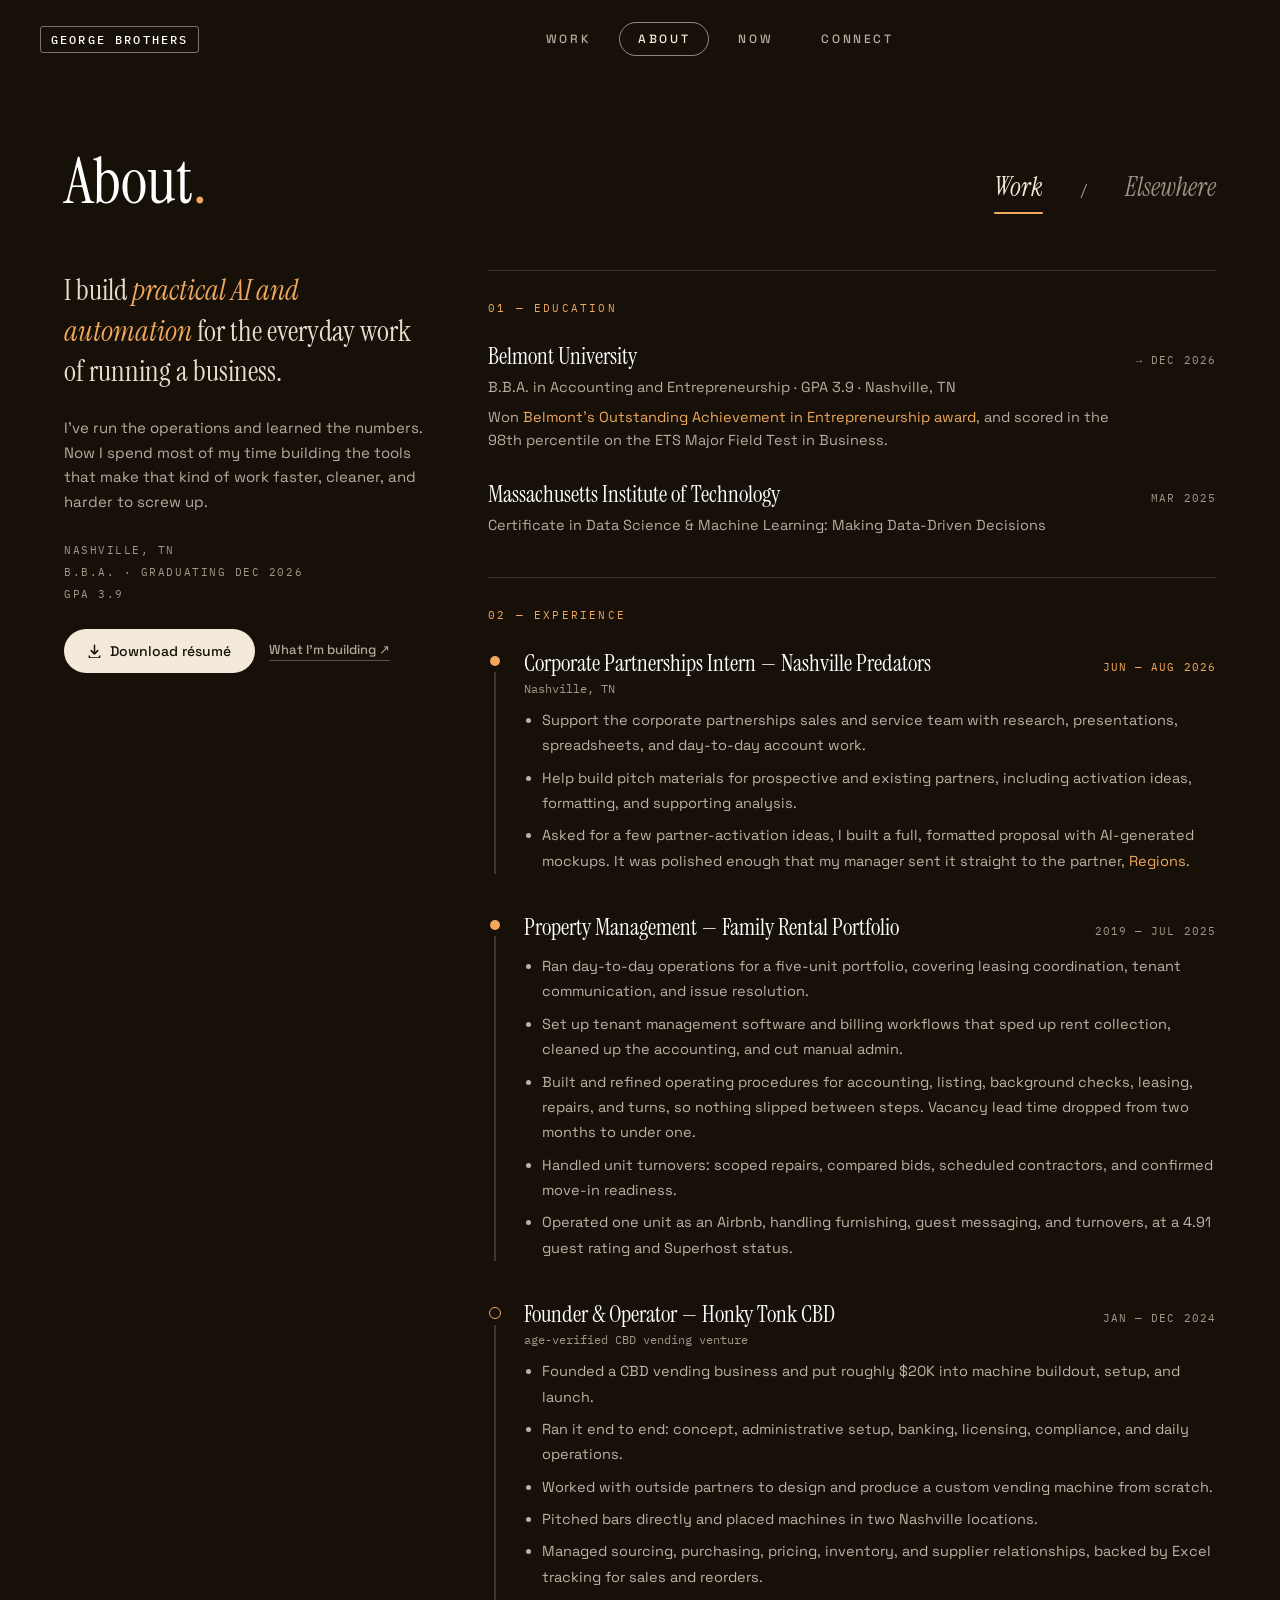
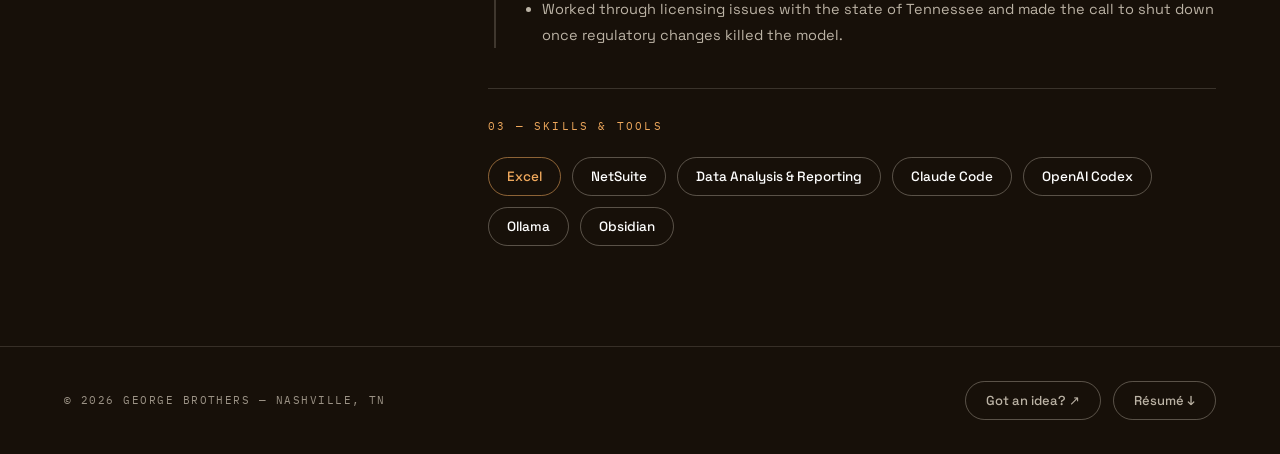
==== commit d8328778: "Sync public mirror from private @ c3781a7" ====
--- a/about.html
+++ b/about.html
@@ -22,13 +22,7 @@
 <link rel="stylesheet" href="/css/site.css">
 <style>
 @keyframes hskpulse{0%,100%{box-shadow:0 0 0 0 rgba(180,143,217,.5)}50%{box-shadow:0 0 0 7px rgba(180,143,217,0)}}
-@keyframes dashmove{to{stroke-dashoffset:-20}}
 @keyframes bob{0%,100%{transform:translateY(0)}50%{transform:translateY(-3px)}}
-/* ski scene — motion is SVG SMIL; CSS only for snow + parallax drift */
-@keyframes drift{0%,100%{transform:translateX(0)}50%{transform:translateX(-10px)}}
-@keyframes driftFast{0%,100%{transform:translateX(0)}50%{transform:translateX(-26px)}}
-@keyframes snow1{0%{transform:translateY(-12px) translateX(0);opacity:0}10%{opacity:.9}100%{transform:translateY(320px) translateX(-30px);opacity:0}}
-@keyframes snow2{0%{transform:translateY(-12px) translateX(0);opacity:0}10%{opacity:.55}100%{transform:translateY(320px) translateX(22px);opacity:0}}
 
 /* ===== layout ===== */
 .r-root>main>div{max-width:1200px;margin-left:auto;margin-right:auto}
@@ -49,8 +43,6 @@
 }
 @media (max-width:768px){
   .r-chess,.r-cn,.r-gmat{grid-template-columns:minmax(0,1fr) !important}
-  .r-ski{height:210px !important}
-  .r-ski .r-cap{left:16px !important;top:auto !important;bottom:12px !important;right:auto !important}
 }
 @media (max-width:430px){
   .r-board{transform:scale(.82);transform-origin:top left}
@@ -82,6 +74,36 @@
 /* ===== resort pass stubs (hover lift from hoveredPass state) ===== */
 .pass-stub{transition:transform .35s cubic-bezier(.34,1.4,.5,1),box-shadow .35s ease}
 .pass-stub:hover{transform:rotate(0deg) translateY(-14px) !important;box-shadow:0 22px 44px rgba(0,0,0,.55) !important;z-index:20}
+
+/* ===== Last Chair trigger (quiet easter-egg affordance) ===== */
+.lc-trigger{display:inline-flex;align-items:center;gap:16px;margin-top:2px;padding:15px 22px;background:linear-gradient(180deg,rgba(180,143,217,.08),rgba(180,143,217,.03));border:1px solid rgba(180,143,217,.32);border-radius:14px;cursor:pointer;text-align:left;transition:border-color .35s ease,background .35s ease,transform .35s cubic-bezier(.34,1.4,.5,1)}
+.lc-trigger:hover,.lc-trigger:focus-visible{border-color:rgba(180,143,217,.7);background:linear-gradient(180deg,rgba(180,143,217,.15),rgba(180,143,217,.05));transform:translateY(-2px)}
+.lc-trigger:focus-visible{outline:2px solid #b48fd9;outline-offset:4px}
+.lc-mark{font:400 15px 'IBM Plex Mono',monospace;color:#b48fd9;line-height:1}
+.lc-text{display:flex;flex-direction:column;gap:3px}
+.lc-label{font:400 12px 'IBM Plex Mono',monospace;letter-spacing:.22em;color:#e0d5ee}
+.lc-sub{font:300 13px 'Space Grotesk',sans-serif;color:rgba(243,234,217,.6)}
+.lc-arrow{font:400 16px 'Space Grotesk',sans-serif;color:#b48fd9;transition:transform .35s ease}
+.lc-trigger:hover .lc-arrow,.lc-trigger:focus-visible .lc-arrow{transform:translate(2px,-2px)}
+
+/* ===== Last Chair dialog (framed centered panel) ===== */
+dialog#ski-dialog{position:fixed;inset:0;margin:0;width:100%;height:100%;max-width:none;max-height:none;border:none;padding:24px;box-sizing:border-box;background:transparent;display:none;align-items:center;justify-content:center}
+dialog#ski-dialog[open]{display:flex}
+dialog#ski-dialog::backdrop{background:rgba(10,7,18,.68)}
+.lc-card{position:relative;width:min(940px,94vw);box-sizing:border-box;background:#181022;border:1px solid rgba(180,143,217,.34);border-radius:22px;overflow:hidden;box-shadow:0 0 0 rgba(0,0,0,0);opacity:0;transform:translateY(16px) scale(.985);transition:transform .5s cubic-bezier(.3,1.2,.5,1),opacity .34s ease,box-shadow .5s ease}
+.lc-card.on{opacity:1;transform:none;box-shadow:0 40px 110px rgba(0,0,0,.66)}
+.lc-close{position:absolute;top:11px;right:15px;z-index:6;background:transparent;border:none;font:400 24px 'Space Grotesk',sans-serif;line-height:1;color:rgba(243,234,217,.55);cursor:pointer;transition:color .3s;padding:6px}
+.lc-close:hover,.lc-close:focus-visible{color:#f3ead9;outline:none}
+.lc-close:focus-visible{outline:2px solid #b48fd9;outline-offset:2px;border-radius:6px}
+.lc-head{display:flex;align-items:baseline;gap:14px;padding:20px 56px 15px 24px;flex-wrap:wrap}
+.lc-head-label{font:400 12px 'IBM Plex Mono',monospace;letter-spacing:.22em;color:#b48fd9}
+.lc-head-sub{font:300 13px 'Space Grotesk',sans-serif;color:rgba(243,234,217,.58)}
+.lc-stage{position:relative;width:100%;aspect-ratio:1000/620;max-height:76vh;background:#181022;border-top:1px solid rgba(180,143,217,.14)}
+.lc-stage svg{position:absolute;inset:0;display:block}
+@media (max-width:560px){
+  .lc-trigger{width:100%}
+  .lc-head-sub{display:none}
+}
 </style>
 <script src="/js/site.js" defer></script>
 <script src="/js/about.js" defer></script>
@@ -99,11 +121,6 @@
     <a href="/connect" class="hv-nav">CONNECT</a>
   </div>
   <div class="gb-nav-right">
-    <div class="gb-status">
-      <span class="pdot" aria-hidden="true"></span>
-      <span>NASHVILLE —</span>
-      <span id="ticker-word" aria-hidden="true">BUILDING</span>
-    </div>
     <button type="button" class="nav-burger" aria-expanded="false" aria-controls="mobile-menu" aria-label="Menu">
       <span></span><span></span><span></span>
     </button>
@@ -124,25 +141,25 @@
   <!-- ============ HEADER + SWITCH ============ -->
   <div style="padding:72px 64px 0;display:flex;align-items:flex-end;justify-content:space-between;flex-wrap:wrap;gap:28px">
     <h1 style="margin:0;font:400 clamp(34px,7vw,64px)/1 'Instrument Serif',serif">About<span id="about-accent" style="color:#efa85c">.</span></h1>
-    <div style="display:flex;gap:36px;align-items:baseline">
-      <button type="button" id="btn-work" class="view-toggle-btn active" style="padding-bottom:8px;font:400 italic clamp(20px,2.6vw,26px) 'Instrument Serif',serif;transition:color .4s">Work
+    <div role="tablist" aria-label="About sections" style="display:flex;gap:36px;align-items:baseline">
+      <button type="button" id="btn-work" class="view-toggle-btn active" role="tab" aria-selected="true" aria-controls="view-work" style="padding:10px 0;font:400 italic clamp(20px,2.6vw,26px) 'Instrument Serif',serif;transition:color .4s">Work
         <span class="view-bar on" id="bar-work" style="background:#efa85c"></span>
       </button>
-      <span style="font:400 16px 'IBM Plex Mono',monospace;color:rgba(243,234,217,.5)">/</span>
-      <button type="button" id="btn-else" class="view-toggle-btn" style="padding-bottom:8px;font:400 italic clamp(20px,2.6vw,26px) 'Instrument Serif',serif;transition:color .4s">Elsewhere
+      <span aria-hidden="true" style="font:400 16px 'IBM Plex Mono',monospace;color:rgba(243,234,217,.62)">/</span>
+      <button type="button" id="btn-else" class="view-toggle-btn" role="tab" aria-selected="false" aria-controls="view-else" style="padding:10px 0;font:400 italic clamp(20px,2.6vw,26px) 'Instrument Serif',serif;transition:color .4s">Elsewhere
         <span class="view-bar" id="bar-else" style="background:#b48fd9"></span>
       </button>
     </div>
   </div>
 
   <!-- ==================== WORK VIEW ==================== -->
-  <div id="view-work" class="r-work" style="padding:56px 64px 90px;display:grid;grid-template-columns:360px 1fr;gap:64px;align-items:start;animation:fadeup .5s ease">
+  <div id="view-work" class="r-work" role="tabpanel" aria-labelledby="btn-work" tabindex="0" style="padding:56px 64px 90px;display:grid;grid-template-columns:360px 1fr;gap:64px;align-items:start;animation:fadeup .5s ease">
 
     <!-- sticky intro -->
     <div class="r-rail" style="position:sticky;top:36px;display:flex;flex-direction:column;gap:24px">
-      <p style="margin:0;font:400 29px/1.4 'Instrument Serif',serif;color:rgba(243,234,217,.94)">Accounting + entrepreneurship student who would rather <span style="font-style:italic;color:#efa85c">build the system</span> than do the same work twice.</p>
-      <p style="margin:0;font:300 15px/1.65 'Space Grotesk',sans-serif;color:rgba(243,234,217,.72)">I’ve done the on-the-ground work, learned the numbers, and now spend most of my time figuring out how better tools can make ordinary business work faster, cleaner, and harder to screw up.</p>
-      <div style="font:400 11px/2 'IBM Plex Mono',monospace;letter-spacing:.14em;color:rgba(243,234,217,.55)">
+      <p style="margin:0;font:400 29px/1.4 'Instrument Serif',serif;color:rgba(243,234,217,.94)">I build <span style="font-style:italic;color:#efa85c">practical AI and automation</span> for the everyday work of running a business.</p>
+      <p style="margin:0;font:400 15px/1.65 'Space Grotesk',sans-serif;color:rgba(243,234,217,.72)">I’ve run the operations and learned the numbers. Now I spend most of my time building the tools that make that kind of work faster, cleaner, and harder to screw up.</p>
+      <div style="font:400 11px/2 'IBM Plex Mono',monospace;letter-spacing:.14em;color:rgba(243,234,217,.62)">
         NASHVILLE, TN<br>B.B.A. · GRADUATING DEC 2026<br>GPA 3.9
       </div>
       <div style="display:flex;flex-direction:column;gap:14px">
@@ -166,16 +183,17 @@
           <div style="display:grid;grid-template-columns:1fr auto;gap:18px;align-items:baseline">
             <div>
               <h3 style="margin:0;font:400 23px 'Instrument Serif',serif">Belmont University</h3>
-              <div style="font:300 14.5px/1.6 'Space Grotesk',sans-serif;color:rgba(243,234,217,.72);margin-top:5px">B.B.A. in Accounting and Entrepreneurship · GPA 3.9 · Nashville, TN</div>
-            </div>
-            <span style="font:400 11px 'IBM Plex Mono',monospace;letter-spacing:.1em;color:rgba(243,234,217,.5)">→ DEC 2026</span>
+              <div style="font:400 14.5px/1.6 'Space Grotesk',sans-serif;color:rgba(243,234,217,.72);margin-top:5px">B.B.A. in Accounting and Entrepreneurship · GPA 3.9 · Nashville, TN</div>
+              <div style="font:400 14.5px/1.6 'Space Grotesk',sans-serif;color:rgba(243,234,217,.72);margin-top:7px">Won <span style="color:#efa85c">Belmont’s Outstanding Achievement in Entrepreneurship award</span>, and scored in the 98th percentile on the ETS Major Field Test in Business.</div>
+            </div>
+            <span style="font:400 11px 'IBM Plex Mono',monospace;letter-spacing:.1em;color:rgba(243,234,217,.62)">→ DEC 2026</span>
           </div>
           <div style="display:grid;grid-template-columns:1fr auto;gap:18px;align-items:baseline">
             <div>
               <h3 style="margin:0;font:400 23px 'Instrument Serif',serif">Massachusetts Institute of Technology</h3>
-              <div style="font:300 14.5px/1.6 'Space Grotesk',sans-serif;color:rgba(243,234,217,.72);margin-top:5px">Certificate in Data Science &amp; Machine Learning: Making Data-Driven Decisions</div>
-            </div>
-            <span style="font:400 11px 'IBM Plex Mono',monospace;letter-spacing:.1em;color:rgba(243,234,217,.5)">MAR 2025</span>
+              <div style="font:400 14.5px/1.6 'Space Grotesk',sans-serif;color:rgba(243,234,217,.72);margin-top:5px">Certificate in Data Science &amp; Machine Learning: Making Data-Driven Decisions</div>
+            </div>
+            <span style="font:400 11px 'IBM Plex Mono',monospace;letter-spacing:.1em;color:rgba(243,234,217,.62)">MAR 2025</span>
           </div>
         </div>
       </div>
@@ -191,12 +209,11 @@
                 <h3 style="margin:0;font:400 23px 'Instrument Serif',serif">Corporate Partnerships Intern — Nashville Predators</h3>
                 <span style="font:400 11px 'IBM Plex Mono',monospace;letter-spacing:.1em;color:#efa85c">JUN — AUG 2026</span>
               </div>
-              <div style="font:400 12px 'IBM Plex Mono',monospace;color:rgba(243,234,217,.5);margin-top:3px">Nashville, TN</div>
-              <ul style="margin:12px 0 0;padding-left:18px;font:300 14.5px/1.75 'Space Grotesk',sans-serif;color:rgba(243,234,217,.75);display:flex;flex-direction:column;gap:7px">
+              <div style="font:400 12px 'IBM Plex Mono',monospace;color:rgba(243,234,217,.62);margin-top:3px">Nashville, TN</div>
+              <ul style="margin:12px 0 0;padding-left:18px;font:400 14.5px/1.75 'Space Grotesk',sans-serif;color:rgba(243,234,217,.75);display:flex;flex-direction:column;gap:7px">
                 <li>Support the corporate partnerships sales and service team with research, presentations, spreadsheets, and day-to-day account work.</li>
                 <li>Help build pitch materials for prospective and existing partners, including activation ideas, formatting, and supporting analysis.</li>
-                <li>Built a polished activation pitch for <span style="color:#efa85c">Regions</span> with AI-generated mockups and structured recommendations. The finished document went to the client.</li>
-                <li>Contribute to partnership proposals and internal sales materials, including a Stanley Award pitch.</li>
+                <li>Asked for a few partner-activation ideas, I built a full, formatted proposal with AI-generated mockups. It was polished enough that my manager sent it straight to the partner, <span style="color:#efa85c">Regions</span>.</li>
               </ul>
             </div>
           </div>
@@ -205,14 +222,14 @@
             <div>
               <div style="display:flex;justify-content:space-between;align-items:baseline;gap:16px;flex-wrap:wrap">
                 <h3 style="margin:0;font:400 23px 'Instrument Serif',serif">Property Management — Family Rental Portfolio</h3>
-                <span style="font:400 11px 'IBM Plex Mono',monospace;letter-spacing:.1em;color:rgba(243,234,217,.5)">2019 — JUL 2025</span>
-              </div>
-              <ul style="margin:12px 0 0;padding-left:18px;font:300 14.5px/1.75 'Space Grotesk',sans-serif;color:rgba(243,234,217,.75);display:flex;flex-direction:column;gap:7px">
+                <span style="font:400 11px 'IBM Plex Mono',monospace;letter-spacing:.1em;color:rgba(243,234,217,.62)">2019 — JUL 2025</span>
+              </div>
+              <ul style="margin:12px 0 0;padding-left:18px;font:400 14.5px/1.75 'Space Grotesk',sans-serif;color:rgba(243,234,217,.75);display:flex;flex-direction:column;gap:7px">
                 <li>Ran day-to-day operations for a five-unit portfolio, covering leasing coordination, tenant communication, and issue resolution.</li>
                 <li>Set up tenant management software and billing workflows that sped up rent collection, cleaned up the accounting, and cut manual admin.</li>
-                <li>Built and refined operating procedures for accounting, listing, background checks, leasing, repairs, and turns, so nothing slipped between steps. <span style="color:#efa85c">Vacancy lead time dropped from two months to under one.</span></li>
-                <li>Led unit turnovers end to end: scoped repairs, compared bids, scheduled contractors, and confirmed move-in readiness.</li>
-                <li>Operated one unit as an Airbnb, handling furnishing, guest messaging, and turnovers. <span style="color:#efa85c">Achieved a 4.91 guest rating and Superhost status.</span></li>
+                <li>Built and refined operating procedures for accounting, listing, background checks, leasing, repairs, and turns, so nothing slipped between steps. Vacancy lead time dropped from two months to under one.</li>
+                <li>Handled unit turnovers: scoped repairs, compared bids, scheduled contractors, and confirmed move-in readiness.</li>
+                <li>Operated one unit as an Airbnb, handling furnishing, guest messaging, and turnovers, at a 4.91 guest rating and Superhost status.</li>
               </ul>
             </div>
           </div>
@@ -221,14 +238,14 @@
             <div>
               <div style="display:flex;justify-content:space-between;align-items:baseline;gap:16px;flex-wrap:wrap">
                 <h3 style="margin:0;font:400 23px 'Instrument Serif',serif">Founder &amp; Operator — Honky Tonk CBD</h3>
-                <span style="font:400 11px 'IBM Plex Mono',monospace;letter-spacing:.1em;color:rgba(243,234,217,.5)">JAN — DEC 2024</span>
-              </div>
-              <div style="font:400 12px 'IBM Plex Mono',monospace;color:rgba(243,234,217,.5);margin-top:3px">age-verified CBD vending venture</div>
-              <ul style="margin:12px 0 0;padding-left:18px;font:300 14.5px/1.75 'Space Grotesk',sans-serif;color:rgba(243,234,217,.75);display:flex;flex-direction:column;gap:7px">
-                <li>Founded a CBD vending business and committed roughly <span style="color:#efa85c">$20K</span> to fund machine buildout, setup, and launch.</li>
+                <span style="font:400 11px 'IBM Plex Mono',monospace;letter-spacing:.1em;color:rgba(243,234,217,.62)">JAN — DEC 2024</span>
+              </div>
+              <div style="font:400 12px 'IBM Plex Mono',monospace;color:rgba(243,234,217,.62);margin-top:3px">age-verified CBD vending venture</div>
+              <ul style="margin:12px 0 0;padding-left:18px;font:400 14.5px/1.75 'Space Grotesk',sans-serif;color:rgba(243,234,217,.75);display:flex;flex-direction:column;gap:7px">
+                <li>Founded a CBD vending business and put roughly $20K into machine buildout, setup, and launch.</li>
                 <li>Ran it end to end: concept, administrative setup, banking, licensing, compliance, and daily operations.</li>
                 <li>Worked with outside partners to design and produce a custom vending machine from scratch.</li>
-                <li>Pitched bars directly and secured placement in <span style="color:#efa85c">two Nashville locations.</span></li>
+                <li>Pitched bars directly and placed machines in two Nashville locations.</li>
                 <li>Managed sourcing, purchasing, pricing, inventory, and supplier relationships, backed by Excel tracking for sales and reorders.</li>
                 <li>Worked through licensing issues with the state of Tennessee and made the call to shut down once regulatory changes killed the model.</li>
               </ul>
@@ -241,12 +258,11 @@
       <div style="border-top:1px solid rgba(243,234,217,.16);padding:30px 0 10px">
         <h2 style="margin:0 0 24px;font:400 11px 'IBM Plex Mono',monospace;letter-spacing:.2em;color:#efa85c">03 — SKILLS &amp; TOOLS</h2>
         <div style="display:flex;flex-wrap:wrap;gap:11px">
-          <span style="font:500 13.5px 'Space Grotesk',sans-serif;border:1px solid rgba(239,168,92,.55);color:#efa85c;border-radius:999px;padding:10px 18px">Excel — Expert Certified</span>
+          <span style="font:500 13.5px 'Space Grotesk',sans-serif;border:1px solid rgba(239,168,92,.55);color:#efa85c;border-radius:999px;padding:10px 18px">Excel</span>
           <span style="font:500 13.5px 'Space Grotesk',sans-serif;border:1px solid rgba(243,234,217,.3);border-radius:999px;padding:10px 18px">NetSuite</span>
           <span style="font:500 13.5px 'Space Grotesk',sans-serif;border:1px solid rgba(243,234,217,.3);border-radius:999px;padding:10px 18px">Data Analysis &amp; Reporting</span>
           <span style="font:500 13.5px 'Space Grotesk',sans-serif;border:1px solid rgba(243,234,217,.3);border-radius:999px;padding:10px 18px">Claude Code</span>
           <span style="font:500 13.5px 'Space Grotesk',sans-serif;border:1px solid rgba(243,234,217,.3);border-radius:999px;padding:10px 18px">OpenAI Codex</span>
-          <span style="font:500 13.5px 'Space Grotesk',sans-serif;border:1px solid rgba(243,234,217,.3);border-radius:999px;padding:10px 18px">Hermes Agent</span>
           <span style="font:500 13.5px 'Space Grotesk',sans-serif;border:1px solid rgba(243,234,217,.3);border-radius:999px;padding:10px 18px">Ollama</span>
           <span style="font:500 13.5px 'Space Grotesk',sans-serif;border:1px solid rgba(243,234,217,.3);border-radius:999px;padding:10px 18px">Obsidian</span>
         </div>
@@ -256,7 +272,7 @@
   </div>
 
   <!-- ==================== ELSEWHERE VIEW ==================== -->
-  <div id="view-else" hidden style="padding:56px 64px 90px;animation:fadeup .5s ease both">
+  <div id="view-else" role="tabpanel" aria-labelledby="btn-else" tabindex="0" hidden style="padding:56px 64px 90px;animation:fadeup .5s ease both">
 
     <p style="margin:0;max-width:760px;font:400 clamp(24px,3.6vw,34px)/1.4 'Instrument Serif',serif">The version of me that isn’t on my&nbsp;<span style="font-style: italic; background-image: linear-gradient(rgba(180, 143, 217, 0.9), rgba(180, 143, 217, 0.9)); background-repeat: no-repeat; background-size: 100% 3px; background-position: 0px 92%; padding: 0px 3px;">resume</span>.</p>
 
@@ -264,7 +280,7 @@
     <div class="r-chess" style="margin-top:64px;border-top:1px solid rgba(180,143,217,.3);padding-top:30px;display:grid;grid-template-columns:1fr 300px;gap:56px;align-items:start">
       <div>
         <h2 style="margin:0 0 22px;font:400 16px 'IBM Plex Mono',monospace;letter-spacing:.2em;color:#b48fd9">♞ CHESS</h2>
-        <p style="margin:0;font:300 16px/1.75 'Space Grotesk',sans-serif;color:rgba(243,234,217,.82);max-width:520px">I picked up chess in a serious way this year while recovering from a spine injury, and it quickly became one of my favorite things to study.<br><br>I improved fast through puzzles, opening work, and a lot of rapid games, then eventually got hooked on bullet as the perfect high-speed guilty pleasure.<br></p>
+        <p style="margin:0;font:400 16px/1.75 'Space Grotesk',sans-serif;color:rgba(243,234,217,.82);max-width:520px">I got serious about chess this year while recovering from a spine injury, and it turned into a real study habit: puzzles, opening work, and a lot of rapid games, then bullet once I was hooked.<br><br>I like it for the same reason I like the work: reading the pattern a few moves before it arrives.<br></p>
         <div style="display:flex;flex-wrap:wrap;gap:10px;margin:20px 0 24px">
           <button type="button" data-line="italian" class="chess-pill hv-chesspill" style="font:500 13px 'Space Grotesk',sans-serif;border:1px solid rgba(180,143,217,.55);color:#b48fd9;background:transparent;border-radius:999px;padding:9px 16px;transition:background .3s,color .3s;display:inline-block">The Italian ▸</button>
           <button type="button" data-line="scotch" class="chess-pill hv-chesspill" style="font:500 13px 'Space Grotesk',sans-serif;border:1px solid rgba(180,143,217,.55);color:#b48fd9;background:transparent;border-radius:999px;padding:9px 16px;transition:background .3s,color .3s;display:inline-block">The Scotch ▸</button>
@@ -275,7 +291,7 @@
       <div style="display:flex;flex-direction:column;gap:10px;animation:bob 5s ease-in-out infinite">
         <div class="r-board" id="chess-board" aria-hidden="true" style="position:relative;width:264px;height:264px;border:1px solid rgba(180,143,217,.4);border-radius:10px;overflow:hidden;background-image:repeating-conic-gradient(#2a2033 0 25%,#1e1726 0 50%);background-size:66px 66px"></div>
         <div style="display:flex;justify-content:space-between;align-items:baseline;width:264px;gap:10px">
-          <span id="chess-caption" style="font:400 10px 'IBM Plex Mono',monospace;letter-spacing:.14em;color:rgba(243,234,217,.5);white-space:nowrap">TAL v. HECHT — VARNA 1962</span>
+          <span id="chess-caption" style="font:400 11px 'IBM Plex Mono',monospace;letter-spacing:.14em;color:rgba(243,234,217,.62);white-space:nowrap">TAL v. HECHT — VARNA 1962</span>
           <span id="chess-move" style="font:500 12px 'IBM Plex Mono',monospace;color:#b48fd9;white-space:nowrap">…</span>
         </div>
         <button type="button" id="chess-back-tal" data-line="tal" class="hv-backtal" hidden style="width:264px;box-sizing:border-box;text-align:center;font:500 11px 'IBM Plex Mono',monospace;letter-spacing:.1em;color:#efa85c;border:1px solid rgba(239,168,92,.5);border-radius:999px;padding:8px 0;transition:background .3s,color .3s;display:block">↩ BACK TO TAL v. HECHT</button>
@@ -286,13 +302,13 @@
     <div style="margin-top:56px;border-top:1px solid rgba(180,143,217,.3);padding-top:30px">
       <h2 style="margin:0 0 22px;font:400 16px 'IBM Plex Mono',monospace;letter-spacing:.2em;color:#b48fd9">学 CHINESE</h2>
       <div class="r-cn" style="display:grid;grid-template-columns:1fr 1fr;gap:56px;align-items:center">
-        <p style="margin:0;font:300 16px/1.75 'Space Grotesk',sans-serif;color:rgba(243,234,217,.82)">I’m studying Chinese as a long-term business skill. With a study abroad trip in March 2027, I’ve built a consistent system around it: a tutor in China three times a week, Pleco, textbooks, workbooks, and an AI workflow that keeps me on track. The goal is to arrive already speaking.</p>
+        <p style="margin:0;font:400 16px/1.75 'Space Grotesk',sans-serif;color:rgba(243,234,217,.82)">I’m studying Chinese as a long-term bet, not a class requirement. Ahead of a semester there in spring 2027, I keep a steady system: a tutor in China three times a week, Pleco, textbooks, and an AI workflow that keeps me honest. The goal is to arrive already speaking.</p>
         <div>
           <div style="position:relative;height:6px;background:rgba(243,234,217,.14);border-radius:99px">
             <div style="position:absolute;left:0;top:0;bottom:0;width:22%;background:linear-gradient(90deg,#efa85c,#b48fd9);border-radius:99px"></div>
             <div style="position:absolute;left:22%;top:50%;width:14px;height:14px;margin:-7px 0 0 -7px;border-radius:50%;background:#b48fd9;animation:hskpulse 2.2s ease-out infinite"></div>
           </div>
-          <div style="display:flex;justify-content:space-between;font:400 10.5px 'IBM Plex Mono',monospace;letter-spacing:.12em;color:rgba(243,234,217,.55);margin-top:12px">
+          <div style="display:flex;justify-content:space-between;font:400 11px 'IBM Plex Mono',monospace;letter-spacing:.12em;color:rgba(243,234,217,.62);margin-top:12px">
             <span style="color:#b48fd9">HSK 1 — NOW</span><span>HSK 2</span><span>HSK 3 — MARCH 2027 ✈</span>
           </div>
         </div>
@@ -304,7 +320,7 @@
       <h2 style="margin:0 0 22px;font:400 16px 'IBM Plex Mono',monospace;letter-spacing:.2em;color:#b48fd9">Σ THE GMAT</h2>
       <div class="r-gmat" style="display:grid;grid-template-columns:1fr 1fr;gap:56px;align-items:center">
         <div>
-          <p style="margin:0;font:300 16px/1.75 'Space Grotesk',sans-serif;color:rgba(243,234,217,.82)">The newest project on the pile. I recently started studying for the GMAT and built it into the weekly routine: <span style="color:#efa85c">~90 minutes a day</span> whenever I can make it happen. I run everything through Target Test Prep (not an ad, just what’s working so far). No test date locked in yet. The plan is to put up a <span style="color:#b48fd9;font-weight:500">97th-percentile</span> score and keep compounding on another serious long-term bet.</p>
+          <p style="margin:0;font:400 16px/1.75 'Space Grotesk',sans-serif;color:rgba(243,234,217,.82)">The newest project on the pile. I recently started studying for the GMAT and built it into the weekly routine: <span style="color:#efa85c">~90 minutes a day</span> whenever I can make it happen. I run everything through Target Test Prep (not an ad, just what’s working so far). No test date locked in yet. The plan is to put up a <span style="color:#b48fd9;font-weight:500">97th-percentile</span> score and keep compounding on another serious long-term bet.</p>
           <div style="display:flex;flex-wrap:wrap;gap:9px;margin-top:20px">
             <span class="gmat-chip" tabindex="0">Quant
               <span class="gmat-pop">
@@ -340,7 +356,7 @@
             <text x="105" y="86" text-anchor="middle" font-family="'Instrument Serif',serif" font-size="40" fill="#f3ead9">97<tspan font-size="20" dy="-14">th</tspan></text>
             <text x="105" y="106" text-anchor="middle" font-family="'IBM Plex Mono',monospace" font-size="10" letter-spacing="2.5" fill="rgba(243,234,217,.55)">PERCENTILE</text>
           </svg>
-          <div style="font:400 10.5px 'IBM Plex Mono',monospace;letter-spacing:.14em;color:rgba(243,234,217,.5);text-align:center">TARGET ≈ 705 · GMAT FOCUS EDITION<br><span style="color:#efa85c">TARGET TEST PREP</span> · ~90 MIN/DAY</div>
+          <div style="font:400 11px 'IBM Plex Mono',monospace;letter-spacing:.14em;color:rgba(243,234,217,.62);text-align:center">TARGET ≈ 705 · GMAT FOCUS EDITION<br><span style="color:#efa85c">TARGET TEST PREP</span> · ~90 MIN/DAY</div>
         </div>
       </div>
     </div>
@@ -348,249 +364,21 @@
     <!-- outdoors / animated mountain -->
     <div style="margin-top:56px;border-top:1px solid rgba(180,143,217,.3);padding-top:30px">
       <h2 style="margin:0 0 22px;font:400 16px 'IBM Plex Mono',monospace;letter-spacing:.2em;color:#b48fd9">◆ THE MOUNTAINS</h2>
-      <p style="margin:0 0 26px;max-width:600px;font:300 16px/1.75 'Space Grotesk',sans-serif;color:rgba(243,234,217,.82)">Hiking, camping, and especially skiing. I picked skiing up a few years ago, and a childhood in hockey did most of the onboarding. I’d call myself a solid intermediate pushing advanced, and every trip still ends the same way: scrolling ski-town Zillow on the drive home. Beyond skiing, I’m happiest outside. Trail running, backpacking, camping, kayaking. I grew up in Boy Scouts, and a big part of my life is still just being out in the woods.</p>
-
-      <!-- SCENE -->
-      <div class="r-ski" id="ski-scene" aria-hidden="true" style="position:relative;height:300px;border-radius:16px;overflow:hidden;background:linear-gradient(180deg,#181022 0%,#241a30 52%,#33264a 100%)">
-        <svg id="ski-svg" viewBox="0 0 1200 340" preserveAspectRatio="xMidYMid slice" width="100%" height="100%" style="position:absolute;inset:0;display:block">
-          <defs>
-            <radialGradient id="sun" cx="72%" cy="10%" r="55%">
-              <stop offset="0%" stop-color="#efd9b8" stop-opacity=".45"></stop>
-              <stop offset="100%" stop-color="#efd9b8" stop-opacity="0"></stop>
-            </radialGradient>
-            <linearGradient id="snowfield" x1="0" y1="0" x2="0.3" y2="1">
-              <stop offset="0%" stop-color="#f4eefa"></stop>
-              <stop offset="48%" stop-color="#e0d5ee"></stop>
-              <stop offset="100%" stop-color="#c2b2da"></stop>
-            </linearGradient>
-            <!-- trail paths (downhill only; used for pistes + seams) -->
-            <path id="tCruise" fill="none" d="M562,96 C556,150 648,150 668,196 C700,242 812,254 900,264 C956,270 990,278 1004,282"></path>
-            <path id="tSteep" fill="none" d="M562,96 C606,150 648,204 726,238 C824,278 948,280 1004,282"></path>
-            <path id="tMogul" fill="none" d="M562,96 C596,122 582,152 618,172 C598,196 640,208 662,230 C724,258 862,272 1004,282"></path>
-            <path id="tGlade" fill="none" d="M562,96 C520,124 474,142 456,180 C502,198 550,198 598,216 C700,250 880,272 1004,282"></path>
-            <path id="tPark" fill="none" d="M562,96 C560,134 576,160 588,184 C596,172 610,158 626,160 C644,163 654,184 668,206 C704,244 836,266 972,280 C988,281 1000,282 1004,282"></path>
-            <!-- chairlift cable loop: up-strand base->summit, down-strand summit->base -->
-            <path id="cableLoop" fill="none" d="M1002,270 L556,80 L568,74 L1018,272 Z"></path>
-            <!-- full-cycle paths: board at base -> ride the chair up to summit -> ski the trail back down to base -->
-            <path id="cCruise" fill="none" d="M1004,284 L566,94 C556,150 648,150 668,196 C700,242 812,254 900,264 C956,270 990,278 1004,282 Z"></path>
-            <path id="cSteep" fill="none" d="M1004,284 L566,94 C606,150 648,204 726,238 C824,278 948,280 1004,282 Z"></path>
-            <path id="cMogul" fill="none" d="M1004,284 L566,94 C596,122 582,152 618,172 C598,196 640,208 662,230 C724,258 862,272 1004,282 Z"></path>
-            <path id="cGlade" fill="none" d="M1004,284 L566,94 C520,124 474,142 456,180 C502,198 550,198 598,216 C700,250 880,272 1004,282 Z"></path>
-            <path id="cPark" fill="none" d="M1004,284 L566,94 C560,134 576,160 588,184 C596,172 610,158 626,160 C644,163 654,184 668,206 C704,244 836,266 972,280 C988,281 1000,282 1004,282 Z"></path>
-          </defs>
-
-          <rect x="0" y="0" width="1200" height="340" fill="url(#sun)"></rect>
-
-          <!-- far range (slow parallax) — tall alpine peaks, snowcapped -->
-          <g style="animation:drift 26s ease-in-out infinite;transform-origin:center" opacity=".65">
-            <path fill="#4a3d63" d="M0,150 L90,60 L170,118 L290,18 L400,108 L520,10 L640,104 L760,36 L880,116 L1000,58 L1100,118 L1200,84 L1200,340 L0,340 Z"></path>
-            <path fill="#efe7f4" opacity=".85" d="M90,60 L63,87 L74,80 L83,90 L94,79 L104,88 L114,77 Z"></path>
-            <path fill="#efe7f4" opacity=".85" d="M290,18 L255,47 L268,40 L278,52 L290,44 L302,54 L316,40 L322,44 Z"></path>
-            <path fill="#efe7f4" opacity=".85" d="M520,10 L484,39 L497,32 L507,44 L520,35 L533,45 L545,33 L556,38 Z"></path>
-            <path fill="#efe7f4" opacity=".85" d="M760,36 L722,58 L736,52 L746,62 L758,54 L772,63 L784,53 L798,62 Z"></path>
-            <path fill="#efe7f4" opacity=".85" d="M1000,58 L964,75 L976,70 L986,79 L998,70 L1010,80 L1020,70 L1030,76 Z"></path>
-          </g>
-
-          <!-- mid ridge -->
-          <g opacity=".9">
-            <path fill="#3a2f52" d="M0,200 L100,120 L200,168 L300,96 L420,158 L520,118 L640,178 L780,150 L920,196 L1080,160 L1200,198 L1200,340 L0,340 Z"></path>
-            <path fill="#e6dcf2" opacity=".85" d="M300,96 L270,118 L281,111 L291,120 L302,111 L314,121 L326,110 L336,115 Z"></path>
-            <path fill="#e6dcf2" opacity=".85" d="M100,120 L72,142 L84,136 L93,145 L104,135 L116,143 L128,133 Z"></path>
-          </g>
-
-          <!-- main snowfield -->
-          <path fill="url(#snowfield)" d="M0,300 L110,256 L240,208 L380,150 L560,94 L700,150 L840,208 L980,258 L1120,286 L1200,300 L1200,340 L0,340 Z"></path>
-          <!-- soft shadow on the left face -->
-          <path fill="#5a4680" opacity=".12" d="M0,300 L110,256 L240,208 L380,150 L560,94 L560,340 L0,340 Z"></path>
-          <!-- groomed pistes: wide soft swaths down each trail -->
-          <use href="#tCruise" stroke="#ffffff" stroke-opacity=".2" stroke-width="15" stroke-linecap="round"></use>
-          <use href="#tSteep" stroke="#ffffff" stroke-opacity=".16" stroke-width="13" stroke-linecap="round"></use>
-          <use href="#tPark" stroke="#ffffff" stroke-opacity=".16" stroke-width="13" stroke-linecap="round"></use>
-          <!-- carved seam lines -->
-          <use href="#tCruise" stroke="#c9bfe0" stroke-opacity=".5" stroke-width="1.4"></use>
-          <use href="#tSteep" stroke="#c9bfe0" stroke-opacity=".45" stroke-width="1.2"></use>
-          <use href="#tGlade" stroke="#c9bfe0" stroke-opacity=".4" stroke-width="1.2"></use>
-          <use href="#tMogul" stroke="#c9bfe0" stroke-opacity=".4" stroke-width="1.2"></use>
-
-          <!-- glade trees (fast parallax foreground cluster, left) -->
-          <g style="animation:driftFast 22s ease-in-out infinite;transform-origin:center">
-            <g fill="#26332d">
-              <path d="M432,150 l12,30 l-24,0 Z"></path><path d="M436,164 l10,24 l-20,0 Z"></path>
-              <path d="M470,196 l14,34 l-28,0 Z"></path><path d="M474,212 l11,26 l-22,0 Z"></path>
-              <path d="M506,236 l12,30 l-24,0 Z"></path>
-              <path d="M410,214 l10,26 l-20,0 Z"></path>
-            </g>
-            <g fill="#1f2b25">
-              <rect x="437" y="178" width="3" height="8"></rect><rect x="476" y="228" width="3" height="9"></rect>
-              <rect x="511" y="264" width="3" height="8"></rect>
-            </g>
-          </g>
-
-          <!-- terrain park features (along the park trail) -->
-          <!-- kicker ramp -->
-          <path fill="#3a2d52" d="M584,190 L626,160 L634,166 L592,192 Z"></path>
-          <path fill="#efe7f4" opacity=".5" d="M584,190 L626,160 L630,163 L590,191 Z"></path>
-          <!-- jib box -->
-          <g><rect x="682" y="234" width="46" height="8" rx="2" fill="#2f2444"></rect><rect x="682" y="234" width="46" height="3" rx="1.5" fill="#5a4680"></rect></g>
-          <!-- rail on posts -->
-          <g stroke="#c9bfe0" stroke-width="2.4"><line x1="786" y1="264" x2="838" y2="254"></line></g>
-          <line x1="792" y1="264" x2="792" y2="274" stroke="#2f2444" stroke-width="2.2"></line>
-          <line x1="832" y1="255" x2="832" y2="266" stroke="#2f2444" stroke-width="2.2"></line>
-
-          <!-- mogul field bumps (along the mogul trail) -->
-          <g fill="#c9bcdf" opacity=".7">
-            <ellipse cx="600" cy="140" rx="9" ry="3.5"></ellipse><ellipse cx="598" cy="166" rx="9" ry="3.5"></ellipse>
-            <ellipse cx="624" cy="186" rx="9" ry="3.5"></ellipse><ellipse cx="640" cy="208" rx="9" ry="3.5"></ellipse>
-            <ellipse cx="664" cy="226" rx="9" ry="3.5"></ellipse>
-          </g>
-          <g fill="#8f7fb2" opacity=".4">
-            <ellipse cx="600" cy="142" rx="9" ry="3"></ellipse><ellipse cx="598" cy="168" rx="9" ry="3"></ellipse>
-            <ellipse cx="624" cy="188" rx="9" ry="3"></ellipse><ellipse cx="640" cy="210" rx="9" ry="3"></ellipse>
-          </g>
-
-          <!-- lodge -->
-          <g>
-            <path fill="#7a4a3a" d="M232,300 L258,282 L284,300 Z"></path>
-            <rect x="238" y="300" width="40" height="24" fill="#5e3b30"></rect>
-            <rect x="246" y="306" width="8" height="9" fill="#efd98a"></rect>
-            <rect x="262" y="306" width="8" height="9" fill="#efd98a"></rect>
-            <rect x="270" y="286" width="4" height="12" fill="#3a2d2a"></rect>
-          </g>
-
-          <!-- ===== CHAIRLIFT ===== -->
-          <!-- cable strands -->
-          <line x1="1002" y1="270" x2="556" y2="80" stroke="#241a30" stroke-width="2"></line>
-          <line x1="568" y1="74" x2="1018" y2="272" stroke="#241a30" stroke-width="2"></line>
-          <!-- summit terminal building -->
-          <g>
-            <path fill="#4a3a5e" d="M528,66 L560,50 L592,66 Z"></path>
-            <rect x="534" y="66" width="52" height="26" rx="2" fill="#3a2d4b"></rect>
-            <rect x="540" y="72" width="40" height="3" fill="#5a4680"></rect>
-            <text x="560" y="46" text-anchor="middle" font-family="'IBM Plex Mono',monospace" font-size="9" letter-spacing="1.5" fill="#efa85c">SUMMIT</text>
-            <!-- bullwheel -->
-            <circle cx="560" cy="84" r="13" fill="#241a30" stroke="#c9bfe0" stroke-width="2"></circle>
-            <g>
-              <line x1="547" y1="84" x2="573" y2="84" stroke="#c9bfe0" stroke-width="1.6"></line>
-              <line x1="560" y1="71" x2="560" y2="97" stroke="#c9bfe0" stroke-width="1.6"></line>
-              <animateTransform attributeName="transform" type="rotate" from="0 560 84" to="360 560 84" dur="3.4s" repeatCount="indefinite"></animateTransform>
-            </g>
-            <circle cx="560" cy="84" r="3" fill="#c9bfe0"></circle>
-          </g>
-          <!-- base terminal building -->
-          <g>
-            <path fill="#4a3a5e" d="M974,258 L1010,240 L1046,258 Z"></path>
-            <rect x="980" y="258" width="60" height="34" rx="2" fill="#3a2d4b"></rect>
-            <rect x="986" y="264" width="48" height="3" fill="#5a4680"></rect>
-            <rect x="1000" y="276" width="20" height="16" fill="#241a30"></rect>
-            <text x="1010" y="308" text-anchor="middle" font-family="'IBM Plex Mono',monospace" font-size="9" letter-spacing="1.5" fill="#efa85c">BASE LODGE</text>
-            <!-- bullwheel -->
-            <circle cx="1010" cy="278" r="15" fill="#241a30" stroke="#c9bfe0" stroke-width="2"></circle>
-            <g>
-              <line x1="995" y1="278" x2="1025" y2="278" stroke="#c9bfe0" stroke-width="1.6"></line>
-              <line x1="1010" y1="263" x2="1010" y2="293" stroke="#c9bfe0" stroke-width="1.6"></line>
-              <animateTransform attributeName="transform" type="rotate" from="360 1010 278" to="0 1010 278" dur="3.4s" repeatCount="indefinite"></animateTransform>
-            </g>
-            <circle cx="1010" cy="278" r="3" fill="#c9bfe0"></circle>
-          </g>
-          <!-- empty chairs cycling the loop, calm and evenly spaced -->
-          <g>
-            <g><g>
-              <line x1="0" y1="0" x2="0" y2="9" stroke="#1c1526" stroke-width="1.4"></line>
-              <line x1="-6" y1="9" x2="7" y2="9" stroke="#1c1526" stroke-width="2.2"></line>
-              <line x1="-6" y1="9" x2="-6" y2="3" stroke="#1c1526" stroke-width="1.8"></line>
-              <animateMotion dur="30s" begin="0s" repeatCount="indefinite" rotate="0"><mpath href="#cableLoop"></mpath></animateMotion>
-            </g></g>
-            <g><g>
-              <line x1="0" y1="0" x2="0" y2="9" stroke="#1c1526" stroke-width="1.4"></line>
-              <line x1="-6" y1="9" x2="7" y2="9" stroke="#1c1526" stroke-width="2.2"></line>
-              <line x1="-6" y1="9" x2="-6" y2="3" stroke="#1c1526" stroke-width="1.8"></line>
-              <animateMotion dur="30s" begin="-5s" repeatCount="indefinite" rotate="0"><mpath href="#cableLoop"></mpath></animateMotion>
-            </g></g>
-            <g><g>
-              <line x1="0" y1="0" x2="0" y2="9" stroke="#1c1526" stroke-width="1.4"></line>
-              <line x1="-6" y1="9" x2="7" y2="9" stroke="#1c1526" stroke-width="2.2"></line>
-              <line x1="-6" y1="9" x2="-6" y2="3" stroke="#1c1526" stroke-width="1.8"></line>
-              <animateMotion dur="30s" begin="-10s" repeatCount="indefinite" rotate="0"><mpath href="#cableLoop"></mpath></animateMotion>
-            </g></g>
-            <g><g>
-              <line x1="0" y1="0" x2="0" y2="9" stroke="#1c1526" stroke-width="1.4"></line>
-              <line x1="-6" y1="9" x2="7" y2="9" stroke="#1c1526" stroke-width="2.2"></line>
-              <line x1="-6" y1="9" x2="-6" y2="3" stroke="#1c1526" stroke-width="1.8"></line>
-              <animateMotion dur="30s" begin="-15s" repeatCount="indefinite" rotate="0"><mpath href="#cableLoop"></mpath></animateMotion>
-            </g></g>
-            <g><g>
-              <line x1="0" y1="0" x2="0" y2="9" stroke="#1c1526" stroke-width="1.4"></line>
-              <line x1="-6" y1="9" x2="7" y2="9" stroke="#1c1526" stroke-width="2.2"></line>
-              <line x1="-6" y1="9" x2="-6" y2="3" stroke="#1c1526" stroke-width="1.8"></line>
-              <animateMotion dur="30s" begin="-20s" repeatCount="indefinite" rotate="0"><mpath href="#cableLoop"></mpath></animateMotion>
-            </g></g>
-            <g><g>
-              <line x1="0" y1="0" x2="0" y2="9" stroke="#1c1526" stroke-width="1.4"></line>
-              <line x1="-6" y1="9" x2="7" y2="9" stroke="#1c1526" stroke-width="2.2"></line>
-              <line x1="-6" y1="9" x2="-6" y2="3" stroke="#1c1526" stroke-width="1.8"></line>
-              <animateMotion dur="30s" begin="-25s" repeatCount="indefinite" rotate="0"><mpath href="#cableLoop"></mpath></animateMotion>
-            </g></g>
-          </g>
-
-          <!-- trail board at the base -->
-          <g>
-            <line x1="950" y1="262" x2="950" y2="276" stroke="#2f2444" stroke-width="2.5"></line>
-            <rect x="928" y="244" width="44" height="18" rx="2" fill="#241a30" stroke="#4a3a5e" stroke-width="1"></rect>
-            <circle cx="937" cy="253" r="3" fill="#8fb573"></circle>
-            <rect x="944" y="250" width="6" height="6" fill="#7fb0d9"></rect>
-            <rect x="955.6" y="249.6" width="6.8" height="6.8" fill="#0f0a18" stroke="#c9bfe0" stroke-width=".8" transform="rotate(45 959 253)"></rect>
-          </g>
-
-          <!-- ===== SKIERS ===== full cycle: board at the base, ride the chair up, ski a trail back down -->
-          <g>
-            <g><g><g><line x1="0" y1="-14" x2="0" y2="0" stroke="#1c1526" stroke-width="1.4"></line><line x1="-6" y1="0" x2="7" y2="0" stroke="#1c1526" stroke-width="2.2"></line><line x1="-6" y1="0" x2="-6" y2="-6" stroke="#1c1526" stroke-width="1.8"></line><animate attributeName="opacity" values="1;1;0;0" keyTimes="0;0.32;0.36;1" dur="28s" begin="0s" repeatCount="indefinite"></animate></g><line x1="-7" y1="1" x2="7" y2="0" stroke="#eef2fb" stroke-width="1.7"></line><line x1="-7" y1="3" x2="7" y2="2" stroke="#d8def0" stroke-width="1.5"></line><rect x="-2" y="-9" width="4" height="9" rx="1.6" fill="#efa85c"></rect><circle cx="0" cy="-11.5" r="2.5" fill="#f3ead9"></circle><line x1="2" y1="-5" x2="7" y2="0" stroke="#2a2036" stroke-width="1"></line><animateMotion dur="28s" begin="0s" repeatCount="indefinite" rotate="0"><mpath href="#cGlade"></mpath></animateMotion></g></g>
-            <g><g><g><line x1="0" y1="-14" x2="0" y2="0" stroke="#1c1526" stroke-width="1.4"></line><line x1="-6" y1="0" x2="7" y2="0" stroke="#1c1526" stroke-width="2.2"></line><line x1="-6" y1="0" x2="-6" y2="-6" stroke="#1c1526" stroke-width="1.8"></line><animate attributeName="opacity" values="1;1;0;0" keyTimes="0;0.32;0.36;1" dur="26s" begin="-9s" repeatCount="indefinite"></animate></g><line x1="-7" y1="1" x2="7" y2="0" stroke="#eef2fb" stroke-width="1.7"></line><line x1="-7" y1="3" x2="7" y2="2" stroke="#d8def0" stroke-width="1.5"></line><rect x="-2" y="-9" width="4" height="9" rx="1.6" fill="#b48fd9"></rect><circle cx="0" cy="-11.5" r="2.5" fill="#f3ead9"></circle><line x1="2" y1="-5" x2="7" y2="0" stroke="#2a2036" stroke-width="1"></line><animateMotion dur="26s" begin="-9s" repeatCount="indefinite" rotate="0"><mpath href="#cCruise"></mpath></animateMotion></g></g>
-            <g><g><g><line x1="0" y1="-14" x2="0" y2="0" stroke="#1c1526" stroke-width="1.4"></line><line x1="-6" y1="0" x2="7" y2="0" stroke="#1c1526" stroke-width="2.2"></line><line x1="-6" y1="0" x2="-6" y2="-6" stroke="#1c1526" stroke-width="1.8"></line><animate attributeName="opacity" values="1;1;0;0" keyTimes="0;0.32;0.36;1" dur="30s" begin="-4s" repeatCount="indefinite"></animate></g><line x1="-7" y1="1" x2="7" y2="0" stroke="#eef2fb" stroke-width="1.7"></line><line x1="-7" y1="3" x2="7" y2="2" stroke="#d8def0" stroke-width="1.5"></line><rect x="-2" y="-9" width="4" height="9" rx="1.6" fill="#efd98a"></rect><circle cx="0" cy="-11.5" r="2.5" fill="#f3ead9"></circle><line x1="2" y1="-5" x2="7" y2="0" stroke="#2a2036" stroke-width="1"></line><animateMotion dur="30s" begin="-4s" repeatCount="indefinite" rotate="0"><mpath href="#cPark"></mpath></animateMotion></g></g>
-            <g><g><g><line x1="0" y1="-14" x2="0" y2="0" stroke="#1c1526" stroke-width="1.4"></line><line x1="-6" y1="0" x2="7" y2="0" stroke="#1c1526" stroke-width="2.2"></line><line x1="-6" y1="0" x2="-6" y2="-6" stroke="#1c1526" stroke-width="1.8"></line><animate attributeName="opacity" values="1;1;0;0" keyTimes="0;0.32;0.36;1" dur="32s" begin="-14s" repeatCount="indefinite"></animate></g><line x1="-7" y1="1" x2="7" y2="0" stroke="#eef2fb" stroke-width="1.7"></line><line x1="-7" y1="3" x2="7" y2="2" stroke="#d8def0" stroke-width="1.5"></line><rect x="-2" y="-9" width="4" height="9" rx="1.6" fill="#7fb0d9"></rect><circle cx="0" cy="-11.5" r="2.5" fill="#f3ead9"></circle><line x1="2" y1="-5" x2="7" y2="0" stroke="#2a2036" stroke-width="1"></line><animateMotion dur="32s" begin="-14s" repeatCount="indefinite" rotate="0"><mpath href="#cMogul"></mpath></animateMotion></g></g>
-            <g><g><g><line x1="0" y1="-14" x2="0" y2="0" stroke="#1c1526" stroke-width="1.4"></line><line x1="-6" y1="0" x2="7" y2="0" stroke="#1c1526" stroke-width="2.2"></line><line x1="-6" y1="0" x2="-6" y2="-6" stroke="#1c1526" stroke-width="1.8"></line><animate attributeName="opacity" values="1;1;0;0" keyTimes="0;0.32;0.36;1" dur="24s" begin="-6s" repeatCount="indefinite"></animate></g><line x1="-7" y1="1" x2="7" y2="0" stroke="#eef2fb" stroke-width="1.7"></line><line x1="-7" y1="3" x2="7" y2="2" stroke="#d8def0" stroke-width="1.5"></line><rect x="-2" y="-9" width="4" height="9" rx="1.6" fill="#e0e2f0"></rect><circle cx="0" cy="-11.5" r="2.5" fill="#f3ead9"></circle><line x1="2" y1="-5" x2="7" y2="0" stroke="#2a2036" stroke-width="1"></line><animateMotion dur="24s" begin="-6s" repeatCount="indefinite" rotate="0"><mpath href="#cSteep"></mpath></animateMotion></g></g>
-            <g><g><g><line x1="0" y1="-14" x2="0" y2="0" stroke="#1c1526" stroke-width="1.4"></line><line x1="-6" y1="0" x2="7" y2="0" stroke="#1c1526" stroke-width="2.2"></line><line x1="-6" y1="0" x2="-6" y2="-6" stroke="#1c1526" stroke-width="1.8"></line><animate attributeName="opacity" values="1;1;0;0" keyTimes="0;0.32;0.36;1" dur="34s" begin="-21s" repeatCount="indefinite"></animate></g><line x1="-7" y1="1" x2="7" y2="0" stroke="#eef2fb" stroke-width="1.7"></line><line x1="-7" y1="3" x2="7" y2="2" stroke="#d8def0" stroke-width="1.5"></line><rect x="-2" y="-9" width="4" height="9" rx="1.6" fill="#9be0b0"></rect><circle cx="0" cy="-11.5" r="2.5" fill="#f3ead9"></circle><line x1="2" y1="-5" x2="7" y2="0" stroke="#2a2036" stroke-width="1"></line><animateMotion dur="34s" begin="-21s" repeatCount="indefinite" rotate="0"><mpath href="#cPark"></mpath></animateMotion></g></g>
-            <g><g><g><line x1="0" y1="-14" x2="0" y2="0" stroke="#1c1526" stroke-width="1.4"></line><line x1="-6" y1="0" x2="7" y2="0" stroke="#1c1526" stroke-width="2.2"></line><line x1="-6" y1="0" x2="-6" y2="-6" stroke="#1c1526" stroke-width="1.8"></line><animate attributeName="opacity" values="1;1;0;0" keyTimes="0;0.32;0.36;1" dur="36s" begin="-17s" repeatCount="indefinite"></animate></g><line x1="-7" y1="1" x2="7" y2="0" stroke="#eef2fb" stroke-width="1.7"></line><line x1="-7" y1="3" x2="7" y2="2" stroke="#d8def0" stroke-width="1.5"></line><rect x="-2" y="-9" width="4" height="9" rx="1.6" fill="#f0a0b8"></rect><circle cx="0" cy="-11.5" r="2.5" fill="#f3ead9"></circle><line x1="2" y1="-5" x2="7" y2="0" stroke="#2a2036" stroke-width="1"></line><animateMotion dur="36s" begin="-17s" repeatCount="indefinite" rotate="0"><mpath href="#cCruise"></mpath></animateMotion></g></g>
-            <g><g><g><line x1="0" y1="-14" x2="0" y2="0" stroke="#1c1526" stroke-width="1.4"></line><line x1="-6" y1="0" x2="7" y2="0" stroke="#1c1526" stroke-width="2.2"></line><line x1="-6" y1="0" x2="-6" y2="-6" stroke="#1c1526" stroke-width="1.8"></line><animate attributeName="opacity" values="1;1;0;0" keyTimes="0;0.32;0.36;1" dur="29s" begin="-24s" repeatCount="indefinite"></animate></g><line x1="-7" y1="1" x2="7" y2="0" stroke="#eef2fb" stroke-width="1.7"></line><line x1="-7" y1="3" x2="7" y2="2" stroke="#d8def0" stroke-width="1.5"></line><rect x="-2" y="-9" width="4" height="9" rx="1.6" fill="#c9d98a"></rect><circle cx="0" cy="-11.5" r="2.5" fill="#f3ead9"></circle><line x1="2" y1="-5" x2="7" y2="0" stroke="#2a2036" stroke-width="1"></line><animateMotion dur="29s" begin="-24s" repeatCount="indefinite" rotate="0"><mpath href="#cGlade"></mpath></animateMotion></g></g>
-          </g>
-
-          <!-- bird -->
-          <g opacity=".8">
-            <g><path d="M-6,0 Q-3,-4 0,0 Q3,-4 6,0" fill="none" stroke="#241a30" stroke-width="1.4"><animateTransform attributeName="transform" type="scale" values="1 1;1 0.4;1 1" dur="0.5s" repeatCount="indefinite"></animateTransform></path></g>
-            <animateMotion dur="24s" begin="-3s" repeatCount="indefinite" rotate="0"><mpath href="#birdPath"></mpath></animateMotion>
-          </g>
-          <path id="birdPath" fill="none" d="M1210,56 C1000,42 760,68 460,48 C300,38 140,52 -20,44"></path>
-
-          <!-- sun glint sparkles on snow -->
-          <g fill="#ffffff">
-            <path d="M300,246 l2,-6 l2,6 l6,2 l-6,2 l-2,6 l-2,-6 l-6,-2 Z" opacity="0"><animate attributeName="opacity" values="0;0;.7;0;0" keyTimes="0;0.55;0.62;0.7;1" dur="6s" begin="0s" repeatCount="indefinite"></animate></path>
-            <path d="M840,296 l1.6,-5 l1.6,5 l5,1.6 l-5,1.6 l-1.6,5 l-1.6,-5 l-5,-1.6 Z" opacity="0"><animate attributeName="opacity" values="0;0;.7;0;0" keyTimes="0;0.35;0.42;0.5;1" dur="7s" begin="-2s" repeatCount="indefinite"></animate></path>
-            <path d="M470,262 l1.6,-5 l1.6,5 l5,1.6 l-5,1.6 l-1.6,5 l-1.6,-5 l-5,-1.6 Z" opacity="0"><animate attributeName="opacity" values="0;0;.7;0;0" keyTimes="0;0.7;0.77;0.85;1" dur="8s" begin="-4s" repeatCount="indefinite"></animate></path>
-          </g>
-        </svg>
-
-        <!-- snow overlay (static; unaffected by re-render) -->
-        <div style="position:absolute;inset:0;pointer-events:none;overflow:hidden">
-          <div style="position:absolute;top:0;left:6%;width:3px;height:3px;border-radius:50%;background:rgba(243,234,217,.9);animation:snow1 7s linear infinite;animation-delay:0s"></div>
-          <div style="position:absolute;top:0;left:14%;width:2px;height:2px;border-radius:50%;background:rgba(243,234,217,.55);animation:snow2 10s linear infinite;animation-delay:-1.2s"></div>
-          <div style="position:absolute;top:0;left:22%;width:3px;height:3px;border-radius:50%;background:rgba(243,234,217,.85);animation:snow1 8s linear infinite;animation-delay:-2.4s"></div>
-          <div style="position:absolute;top:0;left:31%;width:2px;height:2px;border-radius:50%;background:rgba(243,234,217,.5);animation:snow2 11s linear infinite;animation-delay:-3.1s"></div>
-          <div style="position:absolute;top:0;left:39%;width:3px;height:3px;border-radius:50%;background:rgba(243,234,217,.9);animation:snow1 6.5s linear infinite;animation-delay:-0.6s"></div>
-          <div style="position:absolute;top:0;left:47%;width:2px;height:2px;border-radius:50%;background:rgba(243,234,217,.55);animation:snow2 9.5s linear infinite;animation-delay:-4.2s"></div>
-          <div style="position:absolute;top:0;left:55%;width:3px;height:3px;border-radius:50%;background:rgba(243,234,217,.8);animation:snow1 7.5s linear infinite;animation-delay:-2.9s"></div>
-          <div style="position:absolute;top:0;left:63%;width:2px;height:2px;border-radius:50%;background:rgba(243,234,217,.5);animation:snow2 10.5s linear infinite;animation-delay:-1.7s"></div>
-          <div style="position:absolute;top:0;left:71%;width:3px;height:3px;border-radius:50%;background:rgba(243,234,217,.9);animation:snow1 8.5s linear infinite;animation-delay:-3.6s"></div>
-          <div style="position:absolute;top:0;left:79%;width:2px;height:2px;border-radius:50%;background:rgba(243,234,217,.55);animation:snow2 9s linear infinite;animation-delay:-0.9s"></div>
-          <div style="position:absolute;top:0;left:87%;width:3px;height:3px;border-radius:50%;background:rgba(243,234,217,.8);animation:snow1 7s linear infinite;animation-delay:-5.1s"></div>
-          <div style="position:absolute;top:0;left:94%;width:2px;height:2px;border-radius:50%;background:rgba(243,234,217,.5);animation:snow2 11.5s linear infinite;animation-delay:-2.2s"></div>
-          <div class="r-cap" style="position: absolute; font: 400 10px 'IBM Plex Mono',monospace; letter-spacing: .16em; color: rgba(243,234,217,.5); left: 833px; top: 282px">A DREAM MOUNTAIN, SOMEWHERE OUT WEST</div>
-        </div>
-
-      </div>
-
+      <p style="margin:0 0 26px;max-width:600px;font:400 16px/1.75 'Space Grotesk',sans-serif;color:rgba(243,234,217,.82)">Hiking, camping, and especially skiing. I picked it up a few years ago; a childhood in hockey did most of the onboarding. Honestly a solid intermediate pushing advanced, and every trip ends the same way, scrolling ski-town Zillow on the drive home. The rest of the time I’m just outside: trail running, backpacking, kayaking. I grew up in Boy Scouts, and being out in the woods is still a big part of my life.</p>
+
+      <!-- LAST CHAIR — quiet trigger; opens the top-down resort scene in a modal -->
+      <button type="button" id="lastchair-open" class="lc-trigger">
+        <span class="lc-mark" aria-hidden="true">◆</span>
+        <span class="lc-text">
+          <span class="lc-label">LAST CHAIR</span>
+          <span class="lc-sub">The dream mountain, open for a run.</span>
+        </span>
+        <span class="lc-arrow" aria-hidden="true">↗</span>
+      </button>
       <!-- resort pass stubs -->
       <div style="margin-top:34px">
         <div style="display:flex;align-items:baseline;gap:14px;margin-bottom:18px;flex-wrap:wrap">
-          <div style="font:400 11px 'IBM Plex Mono',monospace;letter-spacing:.2em;color:rgba(243,234,217,.55)">THE PASS DRAWER</div>
+          <div style="font:400 11px 'IBM Plex Mono',monospace;letter-spacing:.2em;color:rgba(243,234,217,.62)">THE PASS DRAWER</div>
           <div style="font:400 11px 'IBM Plex Mono',monospace;letter-spacing:.08em;color:rgba(243,234,217,.6)">● great day&nbsp;&nbsp;■ could live here&nbsp;&nbsp;◆ never want to leave</div>
         </div>
         <div class="r-passes" style="display:flex;flex-wrap:wrap;gap:6px;padding-top:10px">
@@ -603,11 +391,11 @@
             <div style="position:absolute;top:20px;left:50%;margin-left:-8px;width:16px;height:16px;border-radius:50%;background:#171009;border:1px solid rgba(0,0,0,.25)"></div>
             <div style="padding:26px 14px 0;flex:1;display:flex;flex-direction:column">
               <div style="font:400 22px/1.05 'Instrument Serif',serif;color:#241a2e">Alta</div>
-              <div style="font:400 9.5px 'IBM Plex Mono',monospace;letter-spacing:.1em;color:#8a7d74;margin-top:4px">UTAH · ◆</div>
+              <div style="font:400 9.5px 'IBM Plex Mono',monospace;letter-spacing:.1em;color:#6b5f57;margin-top:4px">UTAH · ◆</div>
               <div style="font:400 italic 13px/1.4 'Instrument Serif',serif;color:#5a4f5f;margin-top:12px">The one. Deep, steep, skiers only.</div>
               <div style="flex:1"></div>
               <div style="border-top:1.5px dashed rgba(36,26,46,.25);margin-top:14px;padding-top:8px;display:flex;align-items:center;justify-content:space-between">
-                <span style="font:600 8px 'IBM Plex Mono',monospace;letter-spacing:.16em;color:#8a7d74">ADMIT ONE</span>
+                <span style="font:600 8px 'IBM Plex Mono',monospace;letter-spacing:.16em;color:#6b5f57">ADMIT ONE</span>
                 <span style="display:flex;gap:1.5px"><span style="width:2px;height:11px;background:#241a2e;display:inline-block"></span><span style="width:1px;height:11px;background:#241a2e;display:inline-block"></span><span style="width:1px;height:11px;background:#241a2e;display:inline-block"></span><span style="width:2px;height:11px;background:#241a2e;display:inline-block"></span><span style="width:1px;height:11px;background:#241a2e;display:inline-block"></span><span style="width:1px;height:11px;background:#241a2e;display:inline-block"></span><span style="width:2px;height:11px;background:#241a2e;display:inline-block"></span><span style="width:1px;height:11px;background:#241a2e;display:inline-block"></span><span style="width:1px;height:11px;background:#241a2e;display:inline-block"></span><span style="width:2px;height:11px;background:#241a2e;display:inline-block"></span><span style="width:1px;height:11px;background:#241a2e;display:inline-block"></span></span>
               </div>
             </div>
@@ -621,11 +409,11 @@
             <div style="position:absolute;top:20px;left:50%;margin-left:-8px;width:16px;height:16px;border-radius:50%;background:#171009;border:1px solid rgba(0,0,0,.25)"></div>
             <div style="padding:26px 14px 0;flex:1;display:flex;flex-direction:column">
               <div style="font:400 22px/1.05 'Instrument Serif',serif;color:#241a2e">Jackson Hole</div>
-              <div style="font:400 9.5px 'IBM Plex Mono',monospace;letter-spacing:.1em;color:#8a7d74;margin-top:4px">WYOMING · ◆</div>
+              <div style="font:400 9.5px 'IBM Plex Mono',monospace;letter-spacing:.1em;color:#6b5f57;margin-top:4px">WYOMING · ◆</div>
               <div style="font:400 italic 13px/1.4 'Instrument Serif',serif;color:#5a4f5f;margin-top:12px">Big, mean, unforgettable.</div>
               <div style="flex:1"></div>
               <div style="border-top:1.5px dashed rgba(36,26,46,.25);margin-top:14px;padding-top:8px;display:flex;align-items:center;justify-content:space-between">
-                <span style="font:600 8px 'IBM Plex Mono',monospace;letter-spacing:.16em;color:#8a7d74">ADMIT ONE</span>
+                <span style="font:600 8px 'IBM Plex Mono',monospace;letter-spacing:.16em;color:#6b5f57">ADMIT ONE</span>
                 <span style="display:flex;gap:1.5px"><span style="width:2px;height:11px;background:#241a2e;display:inline-block"></span><span style="width:1px;height:11px;background:#241a2e;display:inline-block"></span><span style="width:1px;height:11px;background:#241a2e;display:inline-block"></span><span style="width:2px;height:11px;background:#241a2e;display:inline-block"></span><span style="width:1px;height:11px;background:#241a2e;display:inline-block"></span><span style="width:1px;height:11px;background:#241a2e;display:inline-block"></span><span style="width:2px;height:11px;background:#241a2e;display:inline-block"></span><span style="width:1px;height:11px;background:#241a2e;display:inline-block"></span><span style="width:1px;height:11px;background:#241a2e;display:inline-block"></span><span style="width:2px;height:11px;background:#241a2e;display:inline-block"></span><span style="width:1px;height:11px;background:#241a2e;display:inline-block"></span></span>
               </div>
             </div>
@@ -639,11 +427,11 @@
             <div style="position:absolute;top:20px;left:50%;margin-left:-8px;width:16px;height:16px;border-radius:50%;background:#171009;border:1px solid rgba(0,0,0,.25)"></div>
             <div style="padding:26px 14px 0;flex:1;display:flex;flex-direction:column">
               <div style="font:400 22px/1.05 'Instrument Serif',serif;color:#241a2e">Big Sky</div>
-              <div style="font:400 9.5px 'IBM Plex Mono',monospace;letter-spacing:.1em;color:#8a7d74;margin-top:4px">MONTANA · ■</div>
+              <div style="font:400 9.5px 'IBM Plex Mono',monospace;letter-spacing:.1em;color:#6b5f57;margin-top:4px">MONTANA · ■</div>
               <div style="font:400 italic 13px/1.4 'Instrument Serif',serif;color:#5a4f5f;margin-top:12px">Endless terrain, room to grow into.</div>
               <div style="flex:1"></div>
               <div style="border-top:1.5px dashed rgba(36,26,46,.25);margin-top:14px;padding-top:8px;display:flex;align-items:center;justify-content:space-between">
-                <span style="font:600 8px 'IBM Plex Mono',monospace;letter-spacing:.16em;color:#8a7d74">ADMIT ONE</span>
+                <span style="font:600 8px 'IBM Plex Mono',monospace;letter-spacing:.16em;color:#6b5f57">ADMIT ONE</span>
                 <span style="display:flex;gap:1.5px"><span style="width:2px;height:11px;background:#241a2e;display:inline-block"></span><span style="width:1px;height:11px;background:#241a2e;display:inline-block"></span><span style="width:1px;height:11px;background:#241a2e;display:inline-block"></span><span style="width:2px;height:11px;background:#241a2e;display:inline-block"></span><span style="width:1px;height:11px;background:#241a2e;display:inline-block"></span><span style="width:1px;height:11px;background:#241a2e;display:inline-block"></span><span style="width:2px;height:11px;background:#241a2e;display:inline-block"></span><span style="width:1px;height:11px;background:#241a2e;display:inline-block"></span><span style="width:1px;height:11px;background:#241a2e;display:inline-block"></span><span style="width:2px;height:11px;background:#241a2e;display:inline-block"></span><span style="width:1px;height:11px;background:#241a2e;display:inline-block"></span></span>
               </div>
             </div>
@@ -657,11 +445,11 @@
             <div style="position:absolute;top:20px;left:50%;margin-left:-8px;width:16px;height:16px;border-radius:50%;background:#171009;border:1px solid rgba(0,0,0,.25)"></div>
             <div style="padding:26px 14px 0;flex:1;display:flex;flex-direction:column">
               <div style="font:400 22px/1.05 'Instrument Serif',serif;color:#241a2e">Snowbird</div>
-              <div style="font:400 9.5px 'IBM Plex Mono',monospace;letter-spacing:.1em;color:#8a7d74;margin-top:4px">UTAH · ●</div>
+              <div style="font:400 9.5px 'IBM Plex Mono',monospace;letter-spacing:.1em;color:#6b5f57;margin-top:4px">UTAH · ●</div>
               <div style="font:400 italic 13px/1.4 'Instrument Serif',serif;color:#5a4f5f;margin-top:12px">Serious and steep. Alta’s next-door twin.</div>
               <div style="flex:1"></div>
               <div style="border-top:1.5px dashed rgba(36,26,46,.25);margin-top:14px;padding-top:8px;display:flex;align-items:center;justify-content:space-between">
-                <span style="font:600 8px 'IBM Plex Mono',monospace;letter-spacing:.16em;color:#8a7d74">ADMIT ONE</span>
+                <span style="font:600 8px 'IBM Plex Mono',monospace;letter-spacing:.16em;color:#6b5f57">ADMIT ONE</span>
                 <span style="display:flex;gap:1.5px"><span style="width:2px;height:11px;background:#241a2e;display:inline-block"></span><span style="width:1px;height:11px;background:#241a2e;display:inline-block"></span><span style="width:1px;height:11px;background:#241a2e;display:inline-block"></span><span style="width:2px;height:11px;background:#241a2e;display:inline-block"></span><span style="width:1px;height:11px;background:#241a2e;display:inline-block"></span><span style="width:1px;height:11px;background:#241a2e;display:inline-block"></span><span style="width:2px;height:11px;background:#241a2e;display:inline-block"></span><span style="width:1px;height:11px;background:#241a2e;display:inline-block"></span><span style="width:1px;height:11px;background:#241a2e;display:inline-block"></span><span style="width:2px;height:11px;background:#241a2e;display:inline-block"></span><span style="width:1px;height:11px;background:#241a2e;display:inline-block"></span></span>
               </div>
             </div>
@@ -675,11 +463,11 @@
             <div style="position:absolute;top:20px;left:50%;margin-left:-8px;width:16px;height:16px;border-radius:50%;background:#171009;border:1px solid rgba(0,0,0,.25)"></div>
             <div style="padding:26px 14px 0;flex:1;display:flex;flex-direction:column">
               <div style="font:400 22px/1.05 'Instrument Serif',serif;color:#241a2e">Brighton</div>
-              <div style="font:400 9.5px 'IBM Plex Mono',monospace;letter-spacing:.1em;color:#8a7d74;margin-top:4px">UTAH · ●</div>
+              <div style="font:400 9.5px 'IBM Plex Mono',monospace;letter-spacing:.1em;color:#6b5f57;margin-top:4px">UTAH · ●</div>
               <div style="font:400 italic 13px/1.4 'Instrument Serif',serif;color:#5a4f5f;margin-top:12px">Local night laps, no fuss.</div>
               <div style="flex:1"></div>
               <div style="border-top:1.5px dashed rgba(36,26,46,.25);margin-top:14px;padding-top:8px;display:flex;align-items:center;justify-content:space-between">
-                <span style="font:600 8px 'IBM Plex Mono',monospace;letter-spacing:.16em;color:#8a7d74">ADMIT ONE</span>
+                <span style="font:600 8px 'IBM Plex Mono',monospace;letter-spacing:.16em;color:#6b5f57">ADMIT ONE</span>
                 <span style="display:flex;gap:1.5px"><span style="width:2px;height:11px;background:#241a2e;display:inline-block"></span><span style="width:1px;height:11px;background:#241a2e;display:inline-block"></span><span style="width:1px;height:11px;background:#241a2e;display:inline-block"></span><span style="width:2px;height:11px;background:#241a2e;display:inline-block"></span><span style="width:1px;height:11px;background:#241a2e;display:inline-block"></span><span style="width:1px;height:11px;background:#241a2e;display:inline-block"></span><span style="width:2px;height:11px;background:#241a2e;display:inline-block"></span><span style="width:1px;height:11px;background:#241a2e;display:inline-block"></span><span style="width:1px;height:11px;background:#241a2e;display:inline-block"></span><span style="width:2px;height:11px;background:#241a2e;display:inline-block"></span><span style="width:1px;height:11px;background:#241a2e;display:inline-block"></span></span>
               </div>
             </div>
@@ -693,11 +481,11 @@
             <div style="position:absolute;top:20px;left:50%;margin-left:-8px;width:16px;height:16px;border-radius:50%;background:#171009;border:1px solid rgba(0,0,0,.25)"></div>
             <div style="padding:26px 14px 0;flex:1;display:flex;flex-direction:column">
               <div style="font:400 22px/1.05 'Instrument Serif',serif;color:#241a2e">Deer Valley</div>
-              <div style="font:400 9.5px 'IBM Plex Mono',monospace;letter-spacing:.1em;color:#8a7d74;margin-top:4px">UTAH · ●</div>
+              <div style="font:400 9.5px 'IBM Plex Mono',monospace;letter-spacing:.1em;color:#6b5f57;margin-top:4px">UTAH · ●</div>
               <div style="font:400 italic 13px/1.4 'Instrument Serif',serif;color:#5a4f5f;margin-top:12px">Groomers and luxury. No snowboards.</div>
               <div style="flex:1"></div>
               <div style="border-top:1.5px dashed rgba(36,26,46,.25);margin-top:14px;padding-top:8px;display:flex;align-items:center;justify-content:space-between">
-                <span style="font:600 8px 'IBM Plex Mono',monospace;letter-spacing:.16em;color:#8a7d74">ADMIT ONE</span>
+                <span style="font:600 8px 'IBM Plex Mono',monospace;letter-spacing:.16em;color:#6b5f57">ADMIT ONE</span>
                 <span style="display:flex;gap:1.5px"><span style="width:2px;height:11px;background:#241a2e;display:inline-block"></span><span style="width:1px;height:11px;background:#241a2e;display:inline-block"></span><span style="width:1px;height:11px;background:#241a2e;display:inline-block"></span><span style="width:2px;height:11px;background:#241a2e;display:inline-block"></span><span style="width:1px;height:11px;background:#241a2e;display:inline-block"></span><span style="width:1px;height:11px;background:#241a2e;display:inline-block"></span><span style="width:2px;height:11px;background:#241a2e;display:inline-block"></span><span style="width:1px;height:11px;background:#241a2e;display:inline-block"></span><span style="width:1px;height:11px;background:#241a2e;display:inline-block"></span><span style="width:2px;height:11px;background:#241a2e;display:inline-block"></span><span style="width:1px;height:11px;background:#241a2e;display:inline-block"></span></span>
               </div>
             </div>
@@ -738,5 +526,159 @@
   </div>
 </footer>
 
+<!-- ============ LAST CHAIR SCENE DIALOG ============ -->
+<dialog id="ski-dialog" aria-labelledby="lc-dialog-title">
+  <div class="lc-card" id="lc-card">
+    <button type="button" class="lc-close" id="lc-close" aria-label="Close the mountain">&times;</button>
+    <div class="lc-head">
+      <span class="lc-head-label" id="lc-dialog-title">◆ LAST CHAIR</span>
+      <span class="lc-head-sub">A dream mountain, somewhere out west.</span>
+    </div>
+    <div class="lc-stage">
+      <svg id="ski-svg" viewBox="0 0 1000 620" preserveAspectRatio="xMidYMid slice" width="100%" height="100%" aria-hidden="true" focusable="false">
+        <defs>
+          <radialGradient id="lcSnow" cx="47%" cy="24%" r="80%">
+            <stop offset="0%" stop-color="#f4eefb"></stop>
+            <stop offset="38%" stop-color="#e2d7f0"></stop>
+            <stop offset="72%" stop-color="#c6b6de"></stop>
+            <stop offset="100%" stop-color="#9e8fbe"></stop>
+          </radialGradient>
+          <radialGradient id="lcBowl" cx="50%" cy="50%" r="50%">
+            <stop offset="0%" stop-color="#fbf8ff" stop-opacity=".9"></stop>
+            <stop offset="58%" stop-color="#f0e9fb" stop-opacity=".32"></stop>
+            <stop offset="100%" stop-color="#f0e9fb" stop-opacity="0"></stop>
+          </radialGradient>
+          <radialGradient id="lcWarm" cx="50%" cy="50%" r="50%">
+            <stop offset="0%" stop-color="#f6d9a8" stop-opacity=".55"></stop>
+            <stop offset="55%" stop-color="#efc07f" stop-opacity=".2"></stop>
+            <stop offset="100%" stop-color="#efc07f" stop-opacity="0"></stop>
+          </radialGradient>
+          <radialGradient id="lcVignette" cx="50%" cy="42%" r="72%">
+            <stop offset="62%" stop-color="#181022" stop-opacity="0"></stop>
+            <stop offset="100%" stop-color="#100a1a" stop-opacity=".6"></stop>
+          </radialGradient>
+          <!-- alpenglow: warm dusk light pooling on the upper bowl -->
+          <radialGradient id="lcAlpen" cx="50%" cy="50%" r="50%">
+            <stop offset="0%" stop-color="#f7cf9e" stop-opacity=".5"></stop>
+            <stop offset="52%" stop-color="#e9a9b0" stop-opacity=".22"></stop>
+            <stop offset="100%" stop-color="#c98fb8" stop-opacity="0"></stop>
+          </radialGradient>
+          <!-- run / travel paths (also drive the skiers) -->
+          <path id="pRunL" fill="none" d="M360,140 C300,230 452,270 382,352 C322,432 470,500 496,580"></path>
+          <path id="pRunC" fill="none" d="M500,110 C560,200 430,262 520,346 C600,426 470,506 506,582"></path>
+          <path id="pRunR" fill="none" d="M662,158 C724,238 620,300 680,360 C724,416 582,512 514,582"></path>
+          <path id="pPark" fill="none" d="M704,150 C748,228 690,284 700,330 C705,360 693,392 702,422 C716,486 586,522 514,584"></path>
+          <!-- chairlift cable loop -->
+          <path id="pCable" fill="none" d="M300,150 L628,548 L644,540 L316,142 Z"></path>
+          <!-- cat-track traverse (drives the night groomer) -->
+          <path id="pCat" fill="none" d="M232,452 C330,410 430,438 520,404 C610,372 700,398 786,360"></path>
+        </defs>
+
+        <!-- deep dusk ground -->
+        <rect x="0" y="0" width="1000" height="620" fill="#181022"></rect>
+
+        <!-- mountain snow footprint (top-down) -->
+        <path fill="url(#lcSnow)" d="M182,548 C120,442 150,296 252,178 C332,86 432,66 502,68 C592,70 694,96 764,192 C846,306 872,436 812,548 C762,606 560,606 500,606 C420,606 242,606 182,548 Z"></path>
+        <!-- lower shadow wrap -->
+        <path fill="#5a4680" opacity=".16" d="M172,470 C170,496 172,522 182,548 C242,606 420,606 500,606 C560,606 762,606 812,548 C820,522 824,494 822,470 C700,540 320,540 172,470 Z"></path>
+        <!-- alpenglow band: warm dusk light on the upper bowl (breathes via JS) -->
+        <ellipse id="lc-alpen" cx="492" cy="128" rx="214" ry="96" fill="url(#lcAlpen)" opacity=".7" pointer-events="none"></ellipse>
+        <!-- upper bowl glow + rim -->
+        <ellipse cx="492" cy="150" rx="196" ry="86" fill="url(#lcBowl)"></ellipse>
+        <ellipse cx="492" cy="150" rx="176" ry="72" fill="none" stroke="#cdbfe6" stroke-opacity=".26" stroke-width="1.2"></ellipse>
+
+        <!-- cat-track traverse: a thin groomed line crossing the pitch -->
+        <use href="#pCat" fill="none" stroke="#f6f0fd" stroke-opacity=".26" stroke-width="9" stroke-linecap="round"></use>
+        <use href="#pCat" fill="none" stroke="#b7a6d6" stroke-opacity=".3" stroke-width="1" stroke-dasharray="2 7" stroke-linecap="round"></use>
+
+        <!-- trees (populated by about.js; sits on snow, under runs/skiers) -->
+        <g id="ski-trees"></g>
+
+        <!-- groomed runs: soft ribbons + seams -->
+        <g stroke-linecap="round" fill="none">
+          <use href="#pRunL" stroke="#f6f0fd" stroke-opacity=".5" stroke-width="30"></use>
+          <use href="#pRunC" stroke="#f6f0fd" stroke-opacity=".5" stroke-width="32"></use>
+          <use href="#pRunR" stroke="#f6f0fd" stroke-opacity=".5" stroke-width="28"></use>
+          <use href="#pPark" stroke="#f6f0fd" stroke-opacity=".4" stroke-width="24"></use>
+        </g>
+        <g fill="none">
+          <use href="#pRunL" stroke="#b7a6d6" stroke-opacity=".42" stroke-width="1.3"></use>
+          <use href="#pRunC" stroke="#b7a6d6" stroke-opacity=".42" stroke-width="1.3"></use>
+          <use href="#pRunR" stroke="#b7a6d6" stroke-opacity=".42" stroke-width="1.3"></use>
+        </g>
+
+        <!-- mogul field on the steep upper pitch (bumps built by about.js) -->
+        <g id="ski-terrain"></g>
+
+        <!-- terrain park -->
+        <g>
+          <rect x="628" y="300" width="150" height="140" rx="16" fill="#efe7fa" fill-opacity=".14" stroke="#b48fd9" stroke-opacity=".26" stroke-width="1.2" stroke-dasharray="5 6"></rect>
+          <!-- tabletop jump: bright takeoff lip, table, landing shadow -->
+          <path d="M672,360 L724,360 L714,372 L682,372 Z" fill="#ffffff" fill-opacity=".68"></path>
+          <rect x="678" y="372" width="40" height="20" rx="4" fill="#d9ccee" fill-opacity=".6"></rect>
+          <path d="M678,392 L718,392 L710,404 L686,404 Z" fill="#8f7fb2" fill-opacity=".32"></path>
+          <!-- jib rail on posts -->
+          <g>
+            <rect x="648" y="326" width="46" height="7" rx="3.5" transform="rotate(10 671 329)" fill="#e7ddf5"></rect>
+            <line x1="652" y1="333" x2="652" y2="343" stroke="#3a2d52" stroke-width="2.2"></line>
+            <line x1="690" y1="340" x2="690" y2="350" stroke="#3a2d52" stroke-width="2.2"></line>
+          </g>
+        </g>
+
+        <!-- long soft dusk shadows cast from lift towers (light from upper-left) -->
+        <g fill="#100a1a" opacity=".2">
+          <ellipse cx="392" cy="253" rx="15" ry="4.6" transform="rotate(28 392 253)"></ellipse>
+          <ellipse cx="474" cy="352" rx="15" ry="4.6" transform="rotate(28 474 352)"></ellipse>
+          <ellipse cx="556" cy="452" rx="15" ry="4.6" transform="rotate(28 556 452)"></ellipse>
+          <ellipse cx="312" cy="160" rx="22" ry="6.5" transform="rotate(28 312 160)"></ellipse>
+        </g>
+
+        <!-- chairlift: cable strands + towers + top station -->
+        <line x1="300" y1="150" x2="628" y2="548" stroke="#2a1f3d" stroke-width="2.2"></line>
+        <line x1="316" y1="142" x2="644" y2="540" stroke="#2a1f3d" stroke-width="1.6" opacity=".7"></line>
+        <g fill="#2a1f3d">
+          <circle cx="382" cy="249" r="2.6"></circle>
+          <circle cx="464" cy="348" r="2.6"></circle>
+          <circle cx="546" cy="448" r="2.6"></circle>
+        </g>
+        <g>
+          <rect x="276" y="132" width="42" height="30" rx="5" fill="#3a2d52" stroke="#b48fd9" stroke-opacity=".5" stroke-width="1"></rect>
+          <circle cx="297" cy="147" r="6.5" fill="#241a30" stroke="#cdbfe6" stroke-width="1.4"></circle>
+        </g>
+
+        <!-- base lodge + warm glow -->
+        <ellipse cx="558" cy="556" rx="152" ry="72" fill="url(#lcWarm)"></ellipse>
+        <g>
+          <!-- lift base terminal -->
+          <rect x="606" y="524" width="52" height="34" rx="5" fill="#3a2d52" stroke="#b48fd9" stroke-opacity=".5" stroke-width="1"></rect>
+          <circle cx="632" cy="541" r="7.5" fill="#241a30" stroke="#cdbfe6" stroke-width="1.4"></circle>
+          <!-- lodge buildings + warm windows -->
+          <rect x="452" y="536" width="46" height="34" rx="4" fill="#4a3a5e"></rect>
+          <rect x="500" y="544" width="40" height="30" rx="4" fill="#3f3151"></rect>
+          <rect x="430" y="548" width="26" height="24" rx="3" fill="#574468"></rect>
+          <!-- chimney (smoke drifts up from here, spawned by about.js) -->
+          <rect x="486" y="528" width="6" height="10" rx="1.5" fill="#2f2440"></rect>
+          <rect class="lc-win" x="460" y="546" width="7" height="8" rx="1.2" fill="#f6d29a"></rect>
+          <rect class="lc-win" x="474" y="546" width="7" height="8" rx="1.2" fill="#f6d29a"></rect>
+          <rect class="lc-win" x="508" y="552" width="6.5" height="7" rx="1.2" fill="#f6d29a"></rect>
+          <rect class="lc-win" x="521" y="552" width="6.5" height="7" rx="1.2" fill="#efc07f"></rect>
+        </g>
+
+        <!-- depth vignette (breathes via JS; under moving elements) -->
+        <rect id="lc-vignette" x="0" y="0" width="1000" height="620" fill="url(#lcVignette)" pointer-events="none"></rect>
+
+        <!-- dynamic layers (populated + driven by about.js) -->
+        <g id="ski-cat"></g>
+        <g id="ski-trails"></g>
+        <g id="ski-chairs"></g>
+        <g id="ski-skiers"></g>
+        <g id="ski-fx"></g>
+        <!-- drifting snow sits above the scene as soft atmosphere -->
+        <g id="ski-snow" pointer-events="none"></g>
+      </svg>
+    </div>
+  </div>
+</dialog>
+
 </body>
 </html>
